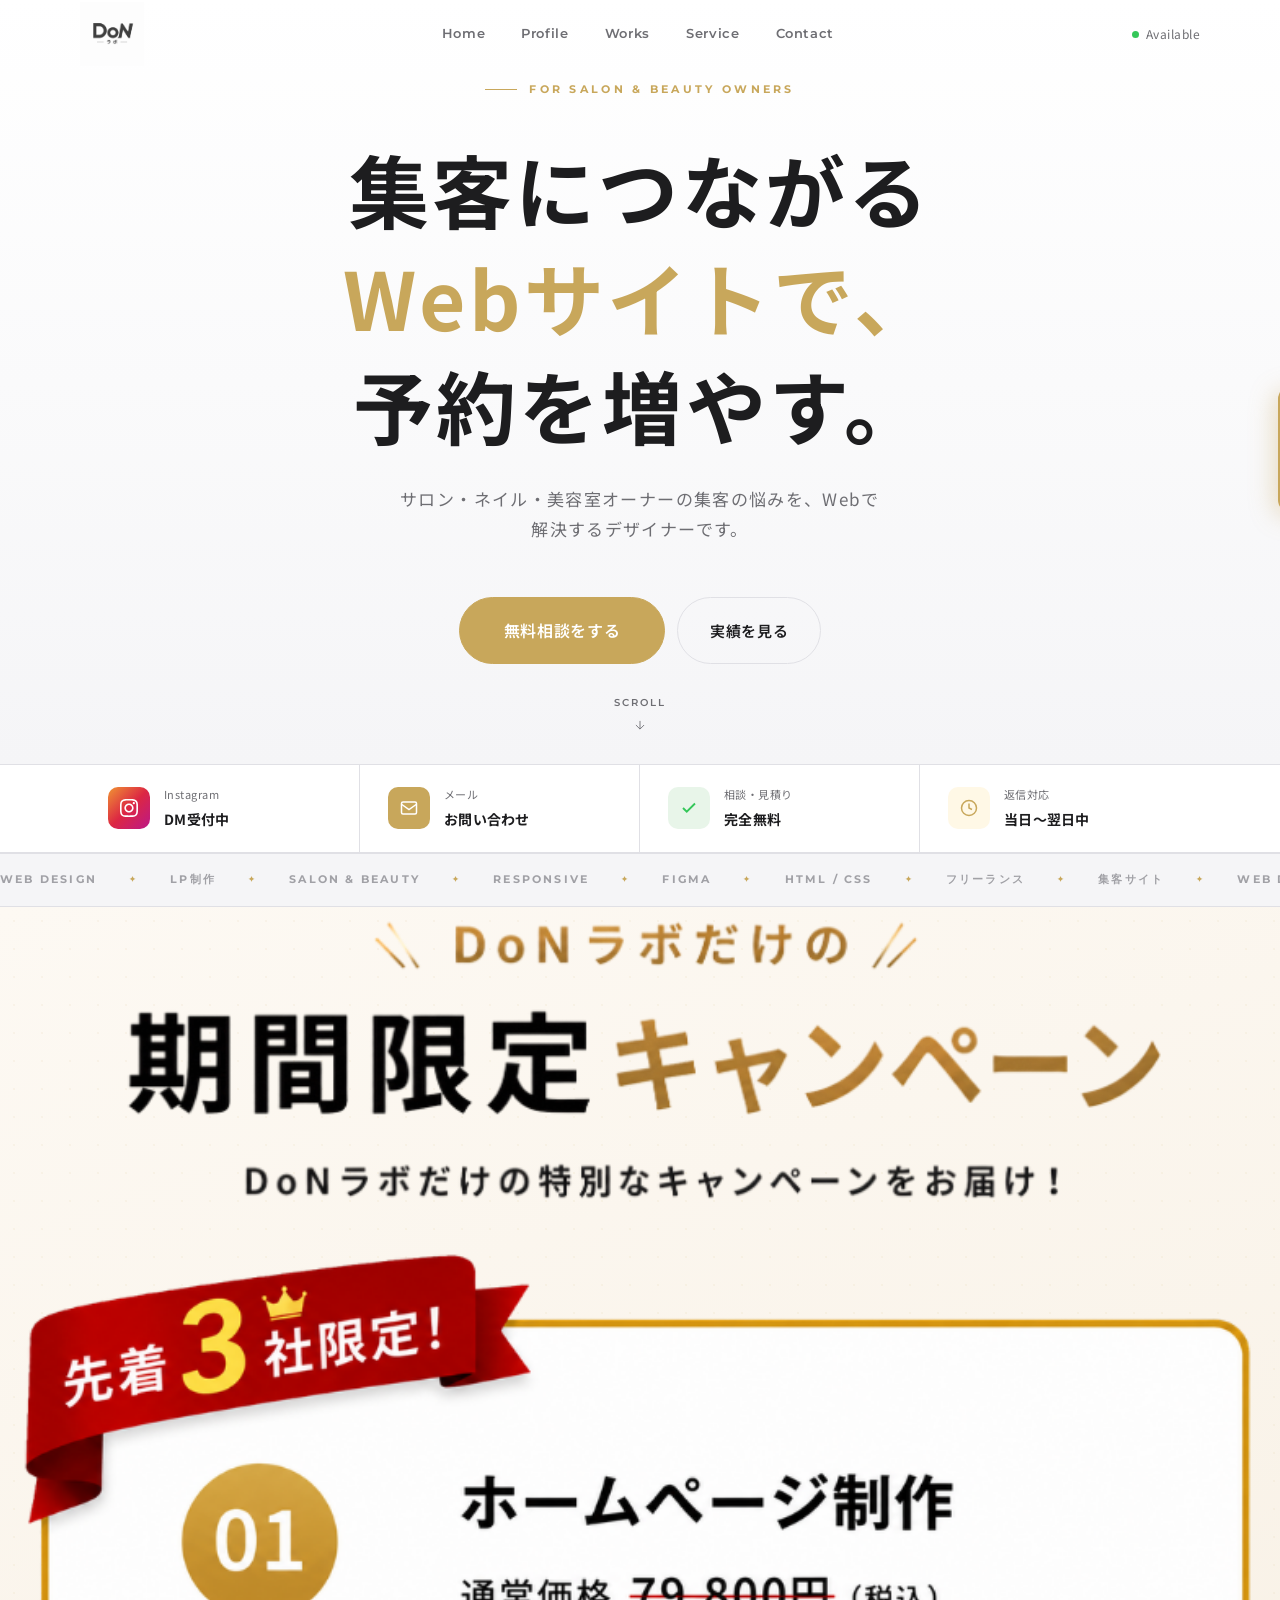
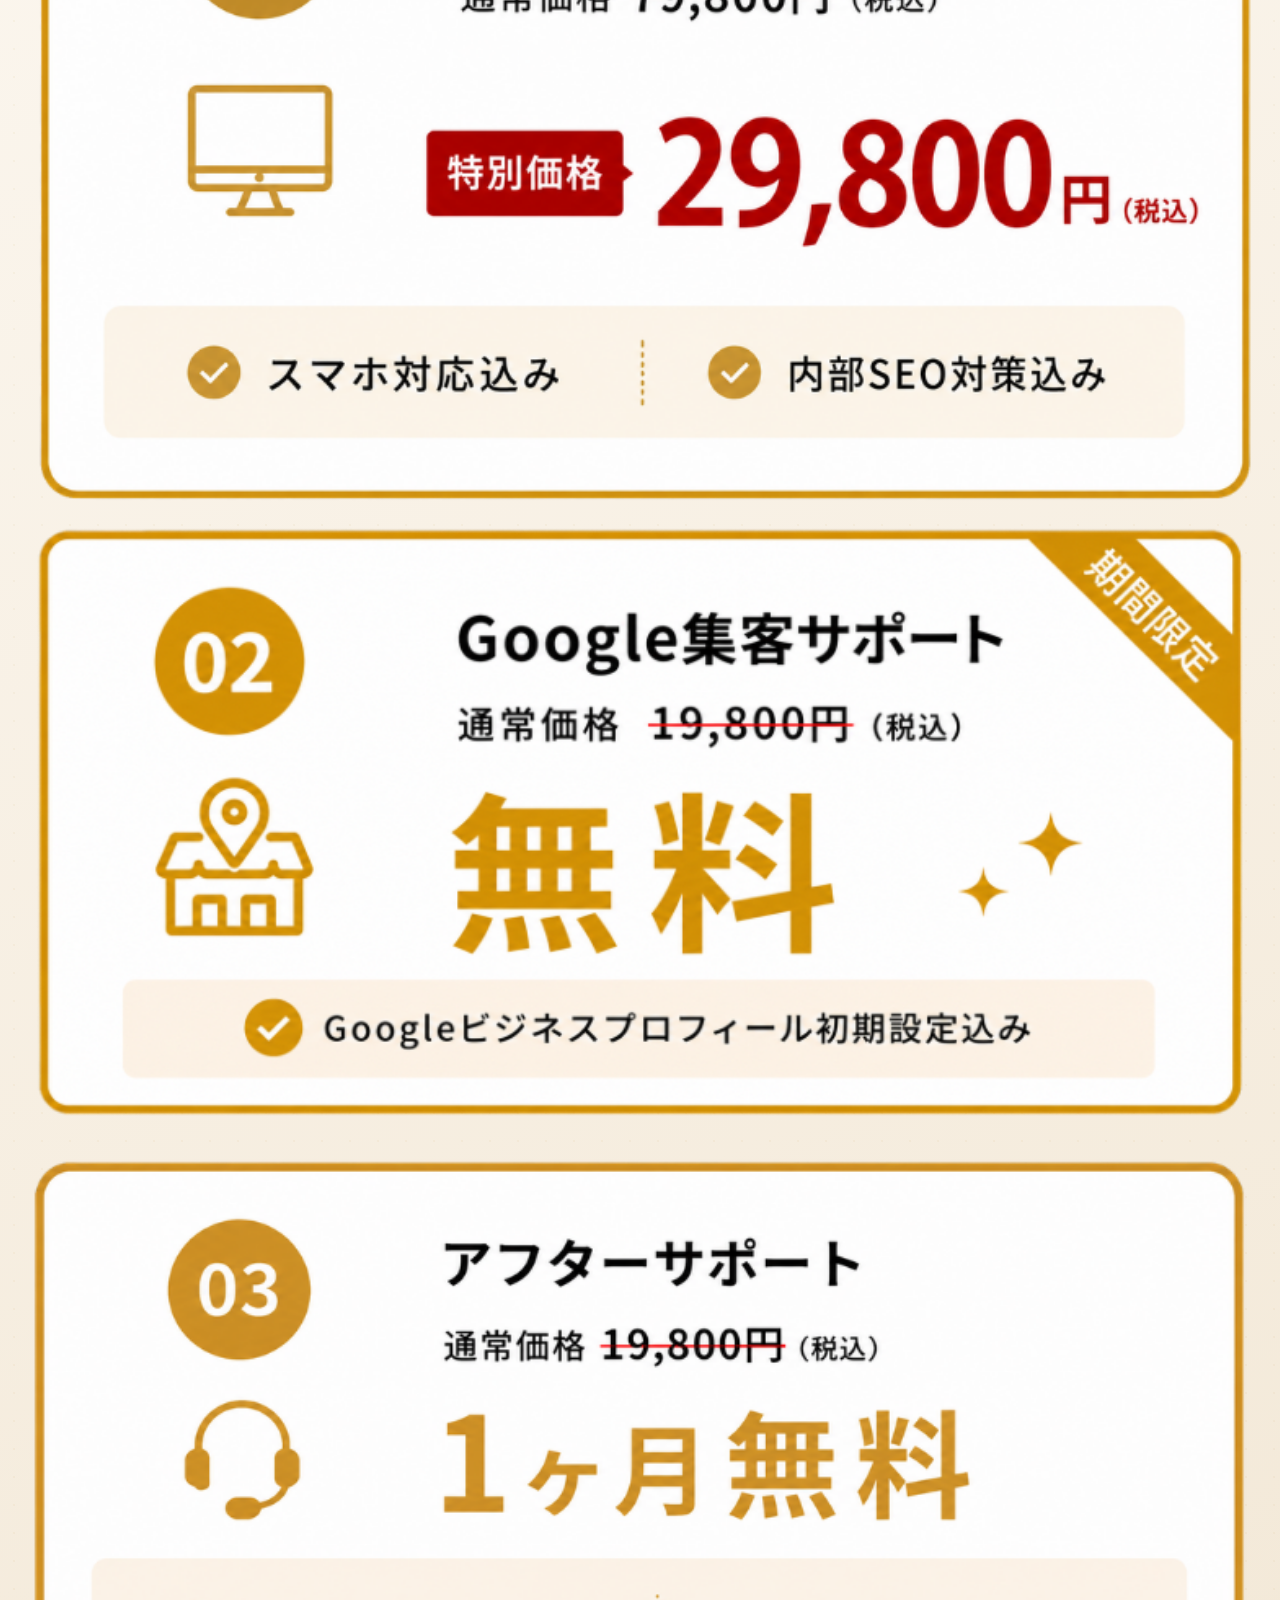
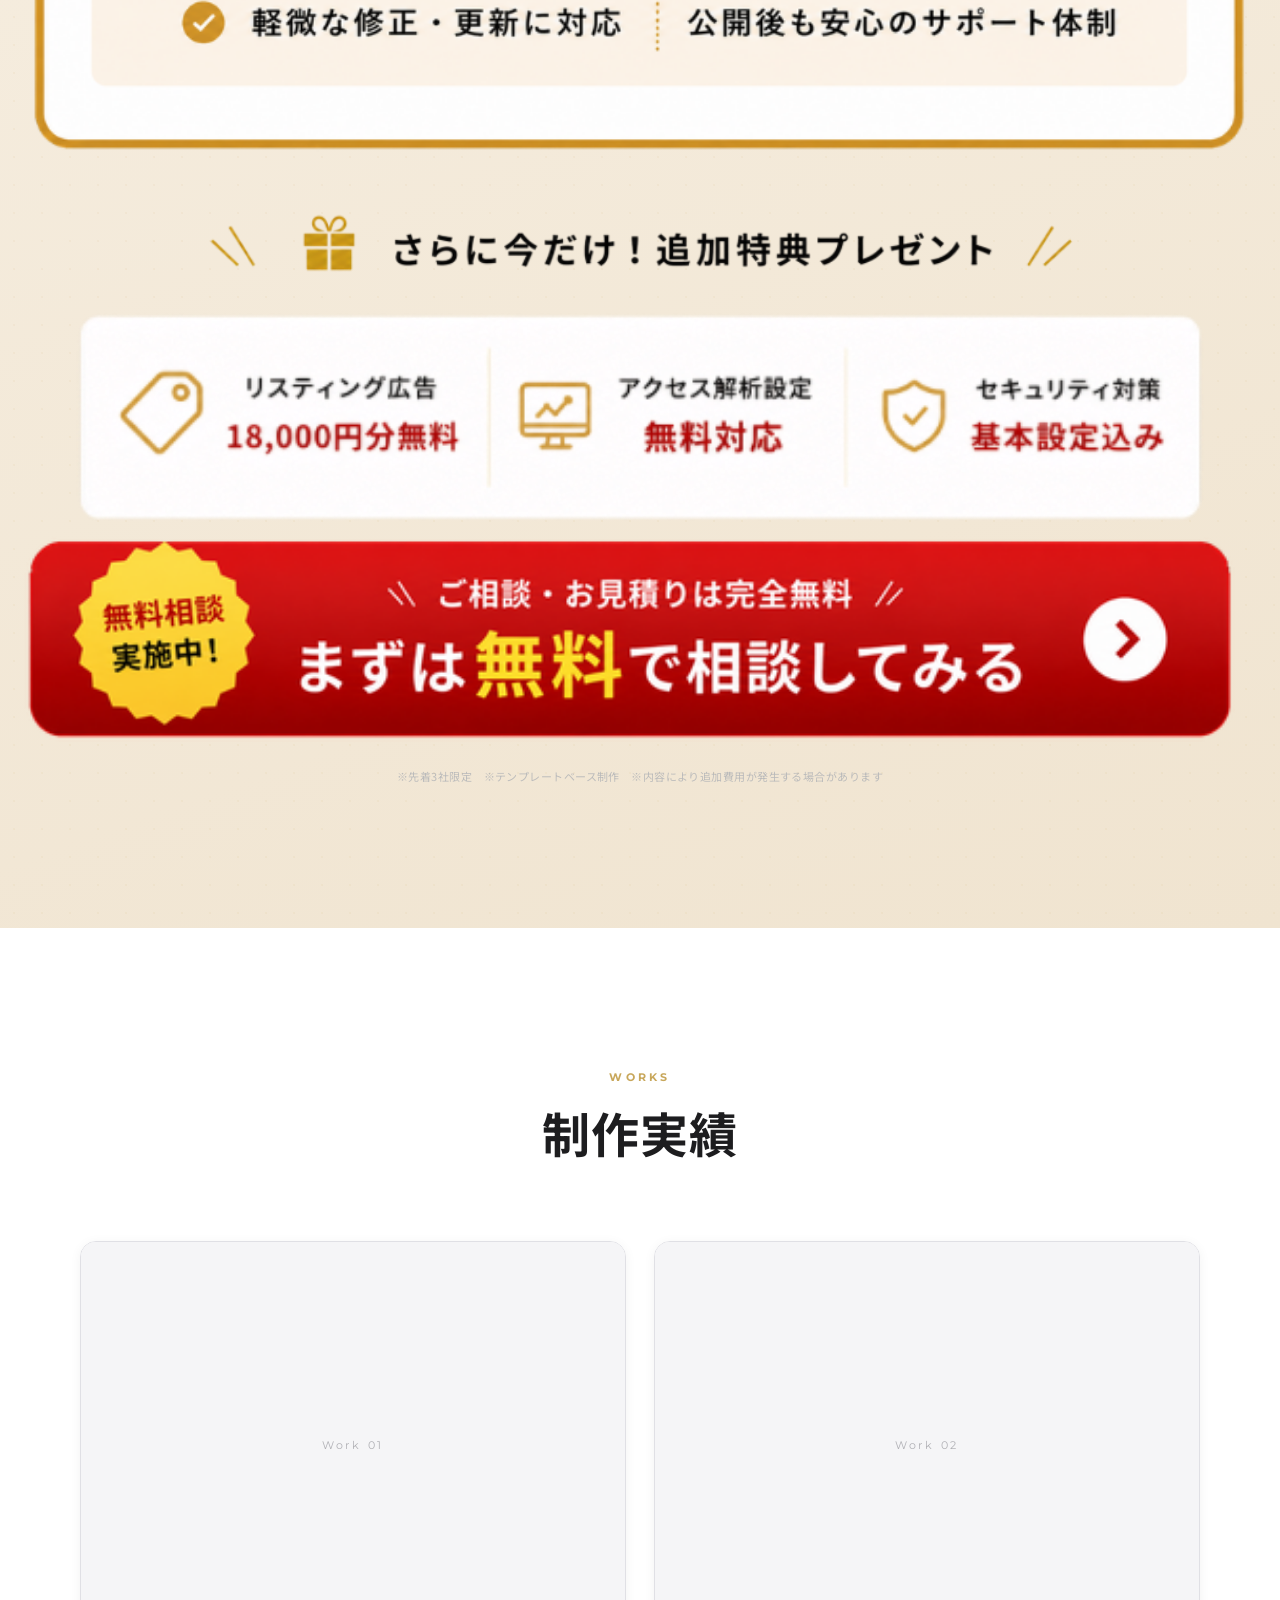
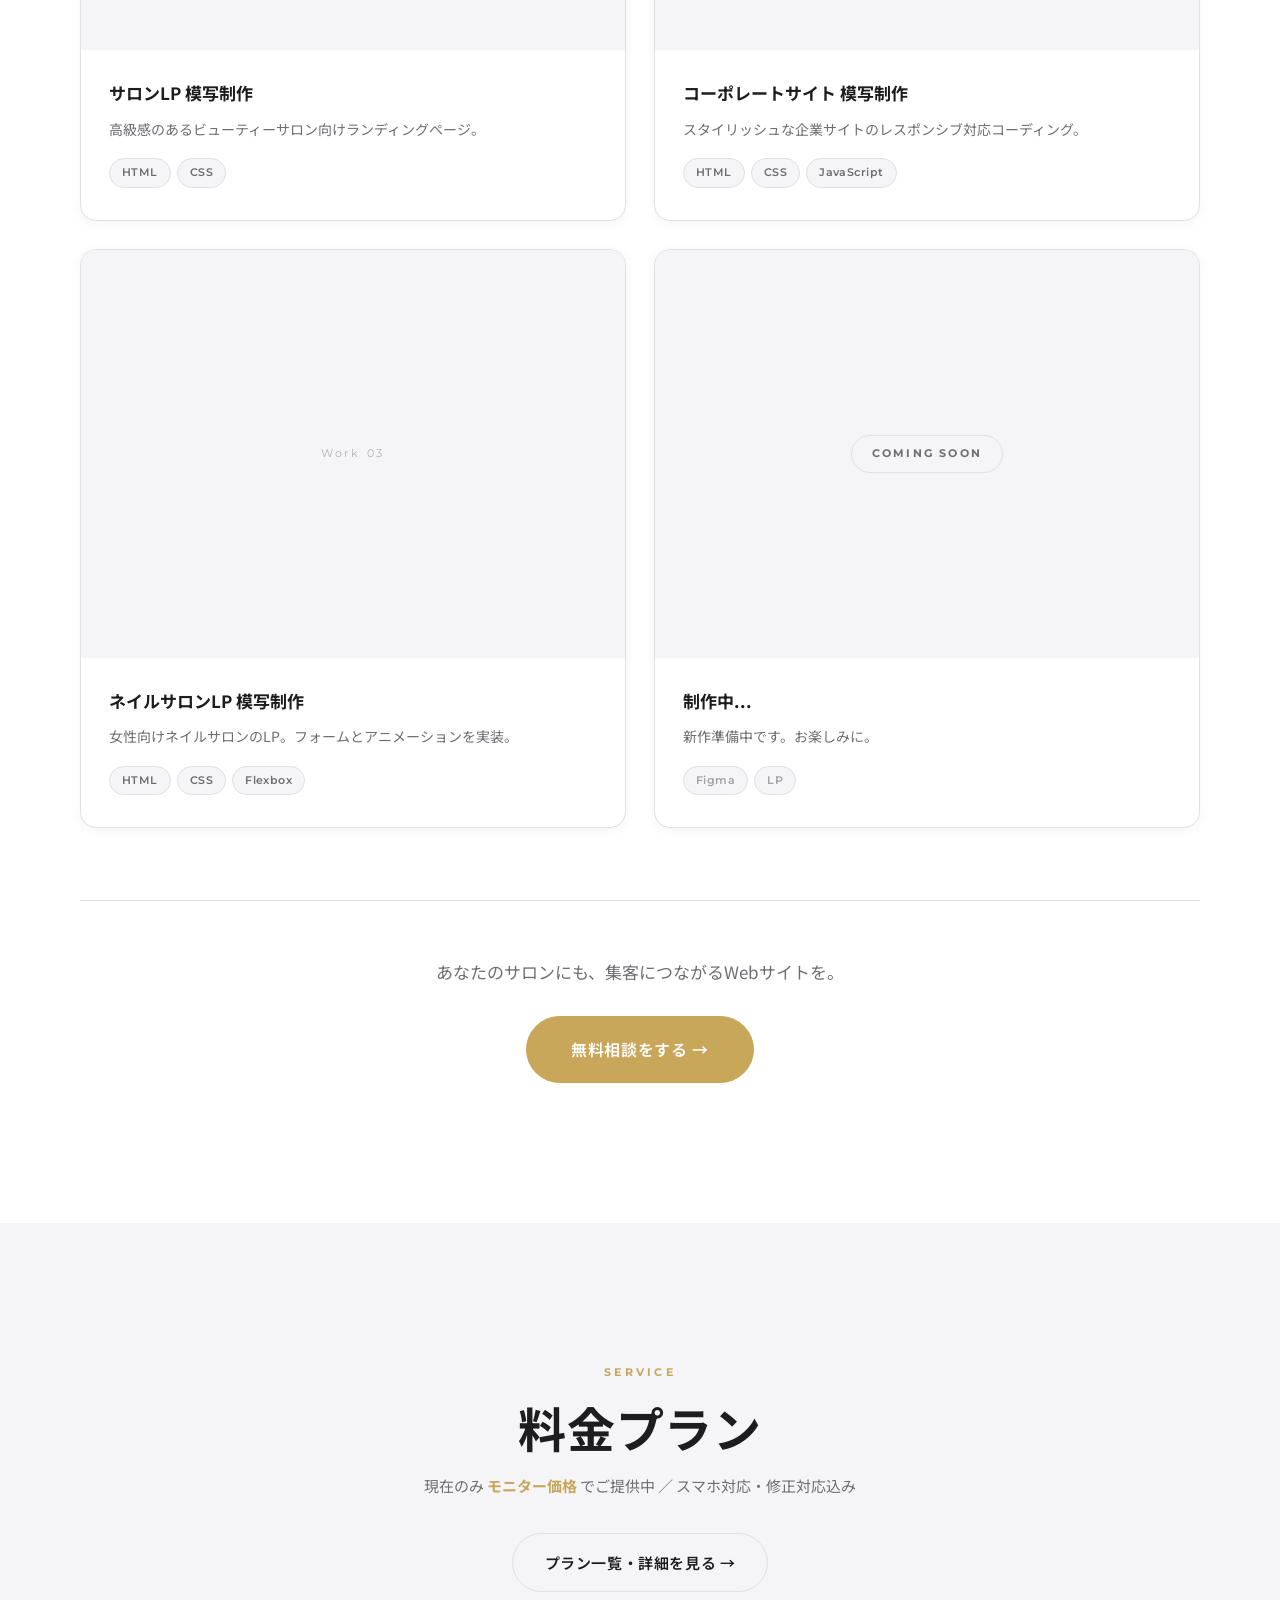
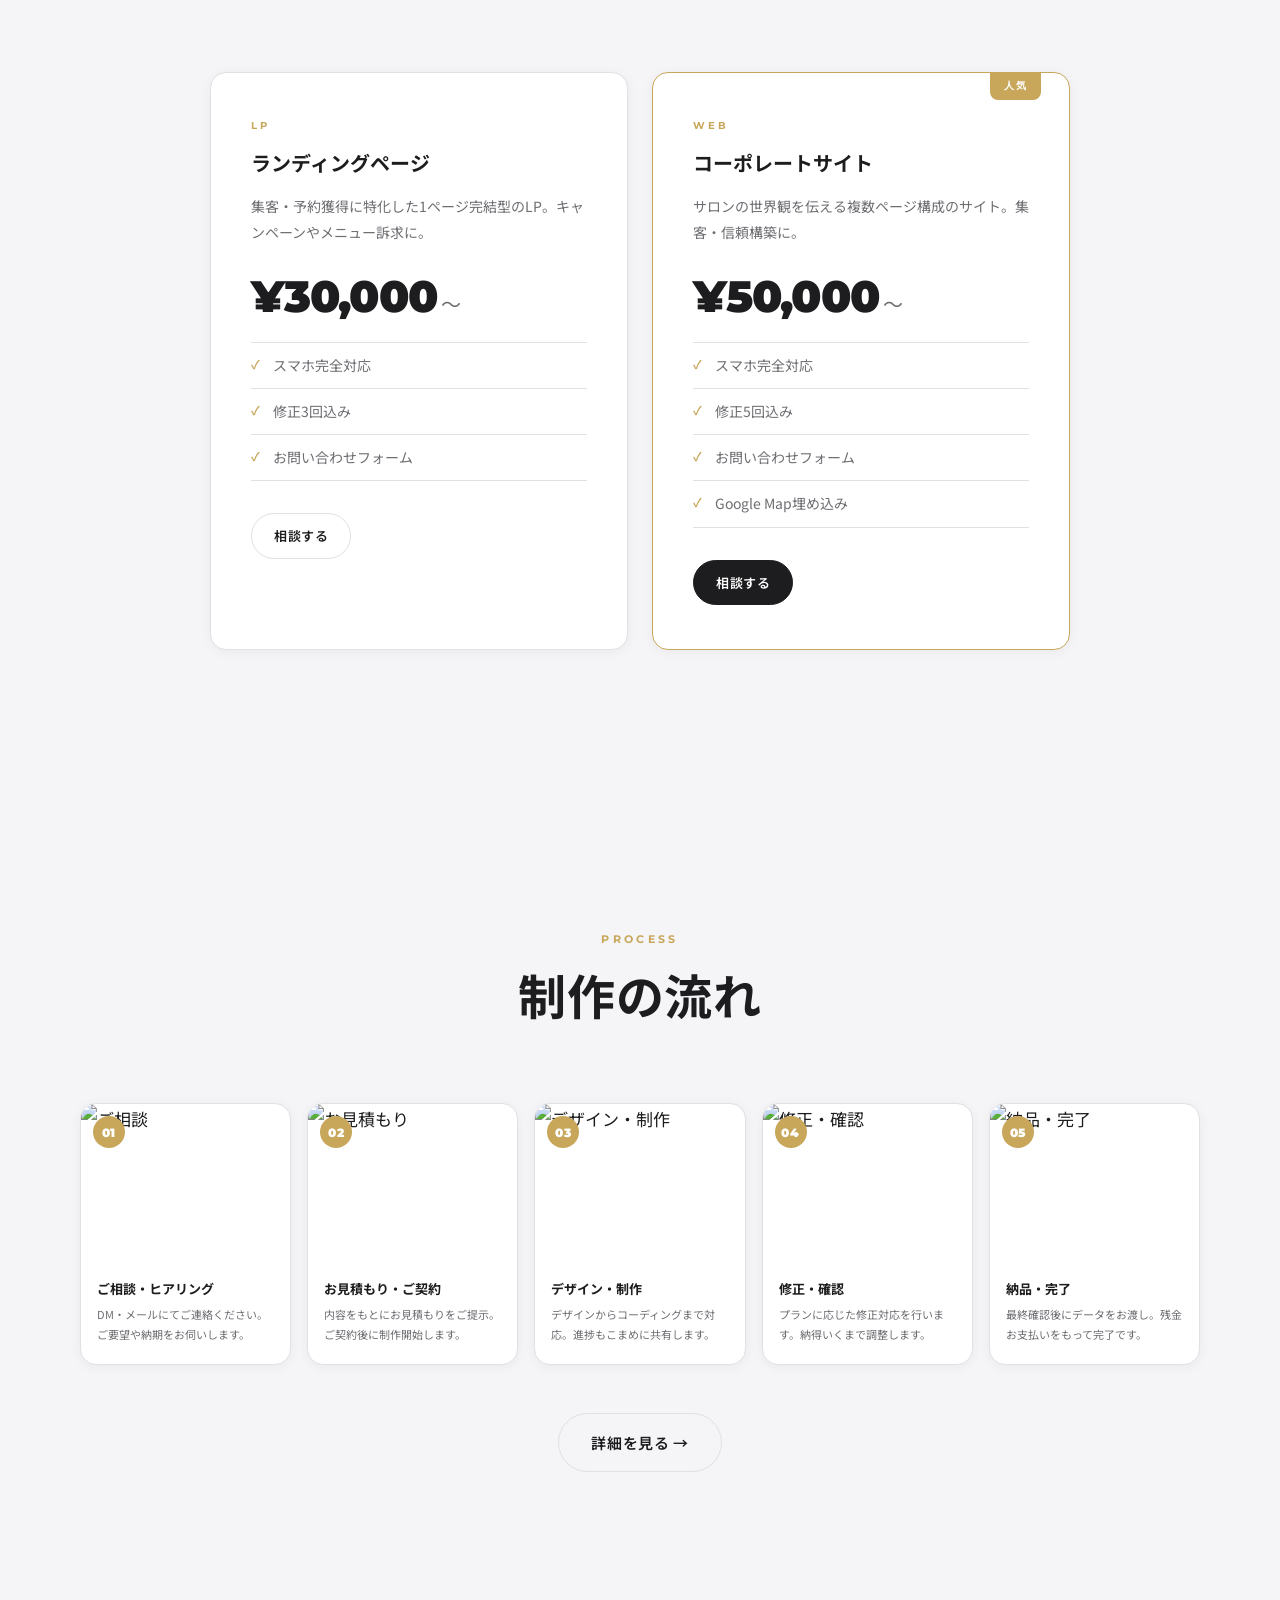
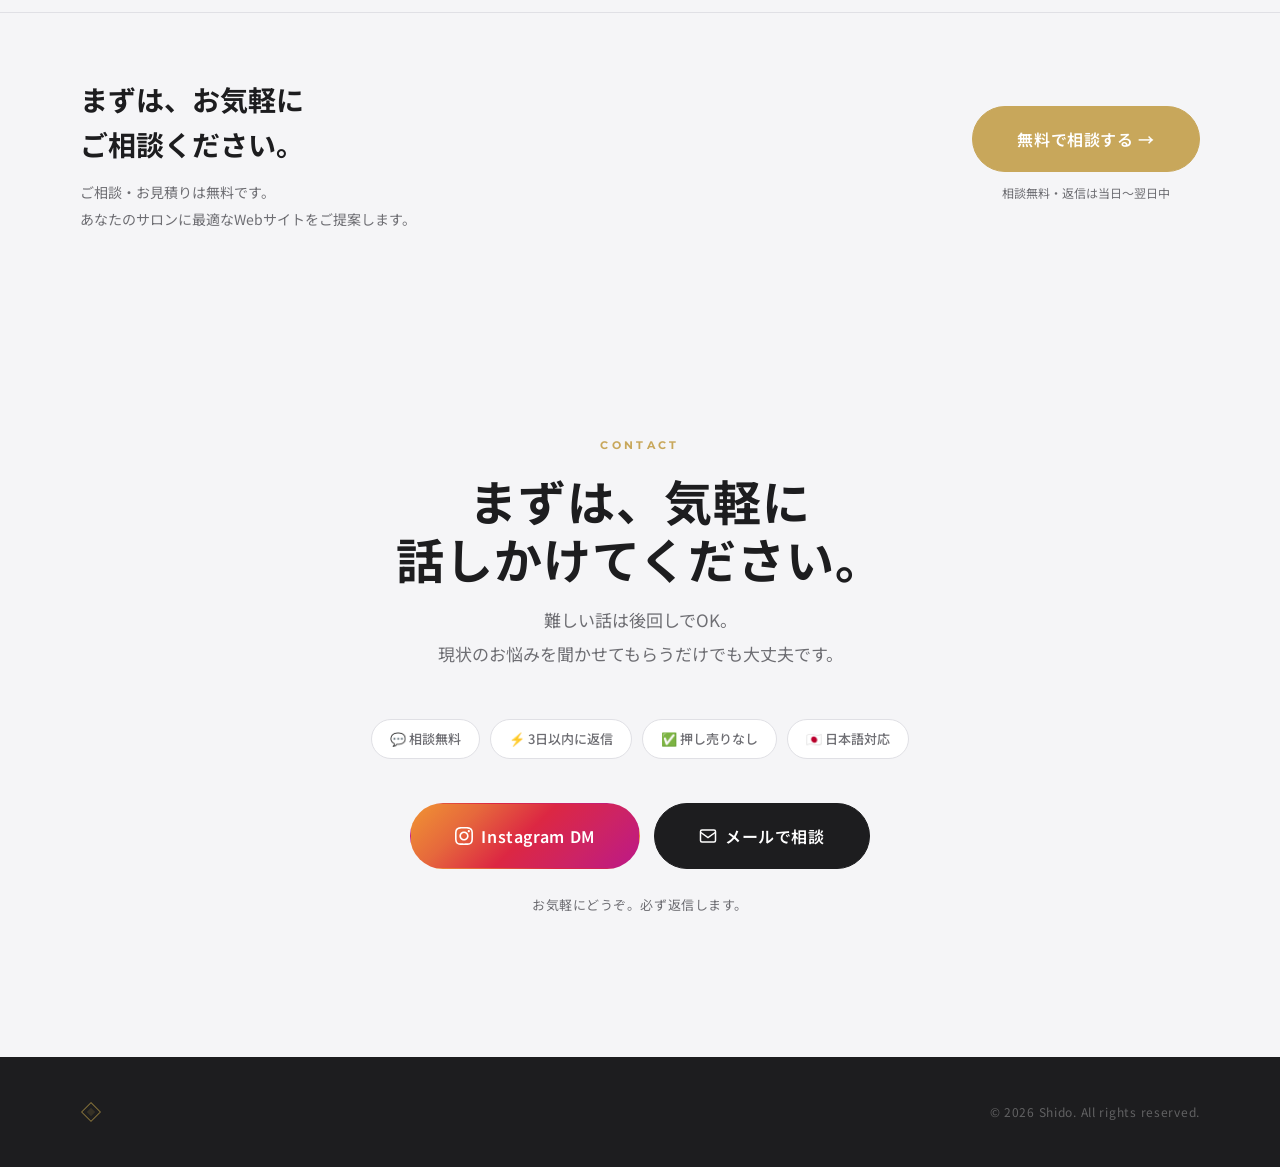
==== index.html @ aab62207 "Add scroll slide-in animation to campaign cards 01-04 Co-Authored-By: Claude Sonnet 4.6 <noreply@ant" ====
<!DOCTYPE html>
<html lang="ja">
<head>
  <meta charset="UTF-8">
  <meta name="viewport" content="width=device-width, initial-scale=1.0">
  <title>DoN Lab | Web Designer for Salon & Beauty</title>
  <link rel="preconnect" href="https://fonts.googleapis.com">
  <link rel="preconnect" href="https://fonts.gstatic.com" crossorigin>
  <link href="https://fonts.googleapis.com/css2?family=Inter:wght@300;400;600;700&family=Montserrat:wght@700;800;900&family=Noto+Sans+JP:wght@300;400;700&display=swap" rel="stylesheet">
  <link rel="stylesheet" href="css/style.css">
</head>
<body class="loading">

  <!-- LOADER -->
  <div class="loader" id="loader">
    <div class="loader-inner">
      <div class="loader-mark"><svg width="48" height="48" viewBox="0 0 26 26" fill="none" xmlns="http://www.w3.org/2000/svg"><path d="M13 2L24 13L13 24L2 13Z" stroke="#c9a84c" stroke-width="1.2"/><path d="M13 8L18 13L13 18L8 13Z" fill="rgba(201,168,76,0.25)"/></svg></div>
      <div class="loader-track"><div class="loader-fill" id="loader-fill"></div></div>
      <p class="loader-pct" id="loader-pct">0%</p>
    </div>
  </div>


  <!-- NOISE -->
  <svg class="noise-overlay" xmlns="http://www.w3.org/2000/svg">
    <filter id="noise-filter">
      <feTurbulence type="fractalNoise" baseFrequency="0.65" numOctaves="3" stitchTiles="stitch"/>
      <feColorMatrix type="saturate" values="0"/>
    </filter>
    <rect width="100%" height="100%" filter="url(#noise-filter)"/>
  </svg>

  <!-- HEADER -->
  <header class="header" id="header">
    <div class="header-inner">
      <a href="index.html" class="logo-mark"><img src="images/logo.png" alt="Shido Logo" class="logo-img"></a>
      <nav class="nav">
        <a href="index.html" class="nav-link">Home</a>
        <a href="profile.html" class="nav-link">Profile</a>
        <a href="#works" class="nav-link">Works</a>
        <a href="plan.html" class="nav-link">Service</a>
        <a href="contact.html" class="nav-link">Contact</a>
      </nav>
      <div class="header-right">
        <div class="availability">
          <span class="avail-dot"></span>
          <span class="avail-text">Available</span>
        </div>
        <button class="hamburger" id="hamburger" aria-label="メニュー">
          <span></span><span></span>
        </button>
      </div>
    </div>
  </header>

  <!-- MOBILE NAV -->
  <div class="mobile-nav" id="mobile-nav">
    <a href="index.html" class="mobile-link">Home</a>
    <a href="profile.html" class="mobile-link">Profile</a>
    <a href="#works" class="mobile-link">Works</a>
    <a href="plan.html" class="mobile-link">Service</a>
    <a href="contact.html" class="mobile-link">Contact</a>
  </div>

  <!-- HERO -->
  <section class="hero" id="home">
    <div class="hero-orb orb-1"></div>
    <div class="hero-orb orb-2"></div>
    <div class="hero-orb orb-3"></div>

    <div class="hero-content">
      <div class="hero-label-wrap">
        <span class="label-bar"></span>
        <p class="hero-label">For Salon &amp; Beauty Owners</p>
      </div>
      <h1 class="hero-title">
        <span class="hero-line-wrap"><span class="hero-line" style="--d:0.1s">集客につながる</span></span>
        <span class="hero-line-wrap"><span class="hero-line hero-line--gold" style="--d:0.3s">Webサイトで、</span></span>
        <span class="hero-line-wrap"><span class="hero-line" style="--d:0.5s">予約を増やす。</span></span>
      </h1>
      <div class="hero-sub-wrap">
        <p class="hero-sub">サロン・ネイル・美容室オーナーの集客の悩みを、Webで解決するデザイナーです。</p>
      </div>
      <div class="hero-btns">
        <a href="contact.html" class="btn btn-gold btn-lg">無料相談をする</a>
        <a href="#works" class="btn btn-ghost">実績を見る</a>
      </div>
    </div>
    <div class="scroll-hint">
      <span>Scroll</span>
      <svg width="14" height="14" viewBox="0 0 24 24" fill="none" stroke="currentColor" stroke-width="1.5"><path d="M12 5v14M5 12l7 7 7-7"/></svg>
    </div>

  </section>

  <!-- TRUST BAR -->
  <div class="trust-bar">
    <div class="container">
      <div class="trust-bar-grid">
        <a href="https://www.instagram.com/" class="trust-bar-item" target="_blank" rel="noopener">
          <div class="trust-bar-icon" style="background:linear-gradient(135deg,#f09433,#dc2743,#bc1888);color:#fff">
            <svg width="18" height="18" viewBox="0 0 24 24" fill="currentColor"><path d="M12 2.163c3.204 0 3.584.012 4.85.07 3.252.148 4.771 1.691 4.919 4.919.058 1.265.069 1.645.069 4.849 0 3.205-.012 3.584-.069 4.849-.149 3.225-1.664 4.771-4.919 4.919-1.266.058-1.644.07-4.85.07-3.204 0-3.584-.012-4.849-.07-3.26-.149-4.771-1.699-4.919-4.92-.058-1.265-.07-1.644-.07-4.849 0-3.204.013-3.583.07-4.849.149-3.227 1.664-4.771 4.919-4.919 1.266-.057 1.645-.069 4.849-.069zm0-2.163c-3.259 0-3.667.014-4.947.072-4.358.2-6.78 2.618-6.98 6.98-.059 1.281-.073 1.689-.073 4.948 0 3.259.014 3.668.072 4.948.2 4.358 2.618 6.78 6.98 6.98 1.281.058 1.689.072 4.948.072 3.259 0 3.668-.014 4.948-.072 4.354-.2 6.782-2.618 6.979-6.98.059-1.28.073-1.689.073-4.948 0-3.259-.014-3.667-.072-4.947-.196-4.354-2.617-6.78-6.979-6.98-1.281-.059-1.69-.073-4.949-.073zm0 5.838c-3.403 0-6.162 2.759-6.162 6.162s2.759 6.163 6.162 6.163 6.162-2.759 6.162-6.163c0-3.403-2.759-6.162-6.162-6.162zm0 10.162c-2.209 0-4-1.79-4-4 0-2.209 1.791-4 4-4s4 1.791 4 4c0 2.21-1.791 4-4 4zm6.406-11.845c-.796 0-1.441.645-1.441 1.44s.645 1.44 1.441 1.44c.795 0 1.439-.645 1.439-1.44s-.644-1.44-1.439-1.44z"/></svg>
          </div>
          <div>
            <span class="trust-bar-label">Instagram</span>
            <span class="trust-bar-value">DM受付中</span>
          </div>
        </a>
        <a href="mailto:your@email.com" class="trust-bar-item">
          <div class="trust-bar-icon" style="background:var(--gold);color:#fff">
            <svg width="18" height="18" viewBox="0 0 24 24" fill="none" stroke="currentColor" stroke-width="2"><rect x="2" y="4" width="20" height="16" rx="2"/><path d="m22 7-10 7L2 7"/></svg>
          </div>
          <div>
            <span class="trust-bar-label">メール</span>
            <span class="trust-bar-value">お問い合わせ</span>
          </div>
        </a>
        <div class="trust-bar-item">
          <div class="trust-bar-icon" style="background:#e8f5e9;color:#34c759">
            <svg width="18" height="18" viewBox="0 0 24 24" fill="none" stroke="currentColor" stroke-width="2.5"><path d="M20 6L9 17l-5-5"/></svg>
          </div>
          <div>
            <span class="trust-bar-label">相談・見積り</span>
            <span class="trust-bar-value">完全無料</span>
          </div>
        </div>
        <div class="trust-bar-item">
          <div class="trust-bar-icon" style="background:#fff8e6;color:var(--gold)">
            <svg width="18" height="18" viewBox="0 0 24 24" fill="none" stroke="currentColor" stroke-width="2"><circle cx="12" cy="12" r="10"/><path d="M12 6v6l4 2"/></svg>
          </div>
          <div>
            <span class="trust-bar-label">返信対応</span>
            <span class="trust-bar-value">当日〜翌日中</span>
          </div>
        </div>
      </div>
    </div>
  </div>

  <!-- MARQUEE -->
  <div class="marquee-section">
    <div class="marquee-track">
      <div class="marquee-group" aria-hidden="true">
        <span>Web Design</span><span class="sep">✦</span>
        <span>LP制作</span><span class="sep">✦</span>
        <span>Salon &amp; Beauty</span><span class="sep">✦</span>
        <span>Responsive</span><span class="sep">✦</span>
        <span>Figma</span><span class="sep">✦</span>
        <span>HTML / CSS</span><span class="sep">✦</span>
        <span>フリーランス</span><span class="sep">✦</span>
        <span>集客サイト</span><span class="sep">✦</span>
      </div>
      <div class="marquee-group" aria-hidden="true">
        <span>Web Design</span><span class="sep">✦</span>
        <span>LP制作</span><span class="sep">✦</span>
        <span>Salon &amp; Beauty</span><span class="sep">✦</span>
        <span>Responsive</span><span class="sep">✦</span>
        <span>Figma</span><span class="sep">✦</span>
        <span>HTML / CSS</span><span class="sep">✦</span>
        <span>フリーランス</span><span class="sep">✦</span>
        <span>集客サイト</span><span class="sep">✦</span>
      </div>
    </div>
  </div>

  <!-- CAMPAIGN -->
  <section class="campaign-v2 section" id="campaign">
    <div class="cv2-images reveal-up">
      <img src="images/campaign/campaign-title.png" alt="DoNラボだけの期間限定キャンペーン">
      <img src="images/campaign/campaign-01.png" alt="ホームページ制作キャンペーン" class="cv2-slide">
      <img src="images/campaign/campaign-02.png" alt="Google集客サポートキャンペーン" class="cv2-slide">
      <img src="images/campaign/campaign-03.png" alt="アフターサポートキャンペーン" class="cv2-slide">
      <img src="images/campaign/campaign-bonus.png" alt="さらに今だけ！追加特典プレゼント" class="cv2-bonus-label">
      <img src="images/campaign/campaign-05.png" alt="キャンペーン詳細" class="cv2-bonus-img">
      <a href="contact.html" class="cv2-cta-img cv2-slide">
        <img src="images/campaign/campaign-04.png" alt="無料相談CTA">
      </a>
    </div>
    <p class="cv2-notes">
      ※先着3社限定　※テンプレートベース制作　※内容により追加費用が発生する場合があります
    </p>
  </section>

  <!-- WORKS -->
  <section class="works section" id="works">
    <div class="container">
      <div class="section-header">
        <div class="section-eyebrow reveal-up">Works</div>
        <h2 class="section-heading split-title reveal-up">制作実績</h2>
      </div>
      <div class="works-grid">

        <article class="work-card tilt-card reveal-up" style="--di:0s">
          <div class="card-img">
            <img src="images/works/work1.jpg" alt="サロンLP" onerror="this.style.display='none'">
            <div class="card-placeholder">Work 01</div>
            <div class="card-shine"></div>
          </div>
          <div class="card-body">
            <h3 class="card-title">サロンLP 模写制作</h3>
            <p class="card-desc">高級感のあるビューティーサロン向けランディングページ。</p>
            <div class="card-tags">
              <span class="tag">HTML</span><span class="tag">CSS</span>
            </div>
          </div>
        </article>

        <article class="work-card tilt-card reveal-up" style="--di:0.1s">
          <div class="card-img">
            <img src="images/works/work2.jpg" alt="コーポレート" onerror="this.style.display='none'">
            <div class="card-placeholder">Work 02</div>
            <div class="card-shine"></div>
          </div>
          <div class="card-body">
            <h3 class="card-title">コーポレートサイト 模写制作</h3>
            <p class="card-desc">スタイリッシュな企業サイトのレスポンシブ対応コーディング。</p>
            <div class="card-tags">
              <span class="tag">HTML</span><span class="tag">CSS</span><span class="tag">JavaScript</span>
            </div>
          </div>
        </article>

        <article class="work-card tilt-card reveal-up" style="--di:0.2s">
          <div class="card-img">
            <img src="images/works/work3.jpg" alt="ネイルサロン" onerror="this.style.display='none'">
            <div class="card-placeholder">Work 03</div>
            <div class="card-shine"></div>
          </div>
          <div class="card-body">
            <h3 class="card-title">ネイルサロンLP 模写制作</h3>
            <p class="card-desc">女性向けネイルサロンのLP。フォームとアニメーションを実装。</p>
            <div class="card-tags">
              <span class="tag">HTML</span><span class="tag">CSS</span><span class="tag">Flexbox</span>
            </div>
          </div>
        </article>

        <article class="work-card work-card--soon tilt-card reveal-up" style="--di:0.3s">
          <div class="card-img card-img--soon">
            <div class="card-shine"></div>
            <span class="coming-badge">Coming Soon</span>
          </div>
          <div class="card-body">
            <h3 class="card-title">制作中...</h3>
            <p class="card-desc">新作準備中です。お楽しみに。</p>
            <div class="card-tags">
              <span class="tag tag--dim">Figma</span><span class="tag tag--dim">LP</span>
            </div>
          </div>
        </article>

      </div>
      <div class="section-cta reveal-up">
        <p class="section-cta-text">あなたのサロンにも、集客につながるWebサイトを。</p>
        <a href="contact.html" class="btn btn-gold btn-lg">無料相談をする →</a>
      </div>
    </div>
  </section>

  <!-- SERVICE -->
  <section class="service section" id="service">
    <div class="container">
      <div class="section-header">
        <div class="section-eyebrow reveal-up">Service</div>
        <h2 class="section-heading split-title reveal-up">料金プラン</h2>
        <p class="section-note reveal-up">現在のみ <span class="gold">モニター価格</span> でご提供中 ／ スマホ対応・修正対応込み</p>
        <div class="reveal-up" style="margin-top:32px">
          <a href="plan.html" class="btn btn-ghost magnetic">プラン一覧・詳細を見る →</a>
        </div>
      </div>
      <div class="service-grid">
        <div class="service-card reveal-up" style="--di:0s">
          <div class="service-top">
            <span class="service-type">LP</span>
            <h3 class="service-name">ランディングページ</h3>
            <p class="service-desc">集客・予約獲得に特化した1ページ完結型のLP。キャンペーンやメニュー訴求に。</p>
          </div>
          <div class="service-price-block">
            <span class="price">¥30,000</span><span class="price-suffix">〜</span>
          </div>
          <ul class="service-list">
            <li>スマホ完全対応</li>
            <li>修正3回込み</li>
            <li>お問い合わせフォーム</li>
          </ul>
          <a href="contact.html" class="btn btn-ghost btn-sm magnetic">相談する</a>
        </div>

        <div class="service-card service-card--featured reveal-up" style="--di:0.15s">
          <div class="featured-label">人気</div>
          <div class="service-top">
            <span class="service-type">Web</span>
            <h3 class="service-name">コーポレートサイト</h3>
            <p class="service-desc">サロンの世界観を伝える複数ページ構成のサイト。集客・信頼構築に。</p>
          </div>
          <div class="service-price-block">
            <span class="price">¥50,000</span><span class="price-suffix">〜</span>
          </div>
          <ul class="service-list">
            <li>スマホ完全対応</li>
            <li>修正5回込み</li>
            <li>お問い合わせフォーム</li>
            <li>Google Map埋め込み</li>
          </ul>
          <a href="contact.html" class="btn btn-primary btn-sm magnetic">相談する</a>
        </div>
      </div>
    </div>
  </section>

  <!-- PROCESS -->
  <section class="process section" id="process">
    <div class="container">
      <div class="section-header">
        <div class="section-eyebrow reveal-up">Process</div>
        <h2 class="section-heading split-title reveal-up">制作の流れ</h2>
      </div>
      <div class="process-cards">
        <div class="process-card reveal-up" style="--di:0s">
          <div class="process-card-img">
            <img src="https://images.unsplash.com/photo-1516321318423-f06f85e504b3?w=600&q=80" alt="ご相談">
            <span class="process-card-num">01</span>
          </div>
          <div class="process-card-body">
            <h3 class="process-card-title">ご相談・ヒアリング</h3>
            <p class="process-card-text">DM・メールにてご連絡ください。ご要望や納期をお伺いします。</p>
          </div>
        </div>
        <div class="process-arrow" aria-hidden="true">
          <svg width="22" height="22" viewBox="0 0 24 24" fill="none" stroke="currentColor" stroke-width="2.5"><path d="M12 5v14M5 12l7 7 7-7"/></svg>
        </div>
        <div class="process-card reveal-up" style="--di:0.08s">
          <div class="process-card-img">
            <img src="https://images.unsplash.com/photo-1450101499163-c8848c66ca85?w=600&q=80" alt="お見積もり">
            <span class="process-card-num">02</span>
          </div>
          <div class="process-card-body">
            <h3 class="process-card-title">お見積もり・ご契約</h3>
            <p class="process-card-text">内容をもとにお見積もりをご提示。ご契約後に制作開始します。</p>
          </div>
        </div>
        <div class="process-arrow" aria-hidden="true">
          <svg width="22" height="22" viewBox="0 0 24 24" fill="none" stroke="currentColor" stroke-width="2.5"><path d="M12 5v14M5 12l7 7 7-7"/></svg>
        </div>
        <div class="process-card reveal-up" style="--di:0.16s">
          <div class="process-card-img">
            <img src="https://images.unsplash.com/photo-1547658719-da2b51169166?w=600&q=80" alt="デザイン・制作">
            <span class="process-card-num">03</span>
          </div>
          <div class="process-card-body">
            <h3 class="process-card-title">デザイン・制作</h3>
            <p class="process-card-text">デザインからコーディングまで対応。進捗もこまめに共有します。</p>
          </div>
        </div>
        <div class="process-arrow" aria-hidden="true">
          <svg width="22" height="22" viewBox="0 0 24 24" fill="none" stroke="currentColor" stroke-width="2.5"><path d="M12 5v14M5 12l7 7 7-7"/></svg>
        </div>
        <div class="process-card reveal-up" style="--di:0.24s">
          <div class="process-card-img">
            <img src="https://images.unsplash.com/photo-1553877522-43269d4ea984?w=600&q=80" alt="修正・確認">
            <span class="process-card-num">04</span>
          </div>
          <div class="process-card-body">
            <h3 class="process-card-title">修正・確認</h3>
            <p class="process-card-text">プランに応じた修正対応を行います。納得いくまで調整します。</p>
          </div>
        </div>
        <div class="process-arrow" aria-hidden="true">
          <svg width="22" height="22" viewBox="0 0 24 24" fill="none" stroke="currentColor" stroke-width="2.5"><path d="M12 5v14M5 12l7 7 7-7"/></svg>
        </div>
        <div class="process-card reveal-up" style="--di:0.32s">
          <div class="process-card-img">
            <img src="https://images.unsplash.com/photo-1504384308090-c894fdcc538d?w=600&q=80" alt="納品・完了">
            <span class="process-card-num">05</span>
          </div>
          <div class="process-card-body">
            <h3 class="process-card-title">納品・完了</h3>
            <p class="process-card-text">最終確認後にデータをお渡し。残金お支払いをもって完了です。</p>
          </div>
        </div>
      </div>
      <div class="reveal-up" style="text-align:center;margin-top:48px;--di:0.5s">
        <a href="plan.html" class="btn btn-ghost magnetic">詳細を見る →</a>
      </div>
    </div>
  </section>

  <!-- BOTTOM CTA -->
  <section class="bottom-cta">
    <div class="container">
      <div class="bottom-cta-inner">
        <div class="bottom-cta-left">
          <h2 class="bottom-cta-title">まずは、お気軽に<br>ご相談ください。</h2>
          <p class="bottom-cta-desc">ご相談・お見積りは無料です。<br>あなたのサロンに最適なWebサイトをご提案します。</p>
        </div>
        <div class="bottom-cta-right">
          <a href="contact.html" class="btn btn-gold btn-lg">無料で相談する →</a>
          <p class="bottom-cta-sub">相談無料・返信は当日〜翌日中</p>
        </div>
      </div>
    </div>
  </section>

  <!-- CONTACT -->
  <section class="contact section" id="contact">
    <div class="container">
      <div class="section-eyebrow reveal-up" style="text-align:center">Contact</div>
      <h2 class="section-heading reveal-up" style="text-align:center">まずは、気軽に<br>話しかけてください。</h2>
      <p class="contact-lead reveal-up">難しい話は後回しでOK。<br>現状のお悩みを聞かせてもらうだけでも大丈夫です。</p>
      <div class="trust-badges reveal-up">
        <span class="trust-badge">💬 相談無料</span>
        <span class="trust-badge">⚡ 3日以内に返信</span>
        <span class="trust-badge">✅ 押し売りなし</span>
        <span class="trust-badge">🇯🇵 日本語対応</span>
      </div>
      <div class="contact-btns reveal-up">
        <a href="https://www.instagram.com/" target="_blank" rel="noopener" class="btn btn-instagram btn-lg">
          <svg width="18" height="18" viewBox="0 0 24 24" fill="currentColor"><path d="M12 2.163c3.204 0 3.584.012 4.85.07 3.252.148 4.771 1.691 4.919 4.919.058 1.265.069 1.645.069 4.849 0 3.205-.012 3.584-.069 4.849-.149 3.225-1.664 4.771-4.919 4.919-1.266.058-1.644.07-4.85.07-3.204 0-3.584-.012-4.849-.07-3.26-.149-4.771-1.699-4.919-4.92-.058-1.265-.07-1.644-.07-4.849 0-3.204.013-3.583.07-4.849.149-3.227 1.664-4.771 4.919-4.919 1.266-.057 1.645-.069 4.849-.069zm0-2.163c-3.259 0-3.667.014-4.947.072-4.358.2-6.78 2.618-6.98 6.98-.059 1.281-.073 1.689-.073 4.948 0 3.259.014 3.668.072 4.948.2 4.358 2.618 6.78 6.98 6.98 1.281.058 1.689.072 4.948.072 3.259 0 3.668-.014 4.948-.072 4.354-.2 6.782-2.618 6.979-6.98.059-1.28.073-1.689.073-4.948 0-3.259-.014-3.667-.072-4.947-.196-4.354-2.617-6.78-6.979-6.98-1.281-.059-1.69-.073-4.949-.073zm0 5.838c-3.403 0-6.162 2.759-6.162 6.162s2.759 6.163 6.162 6.163 6.162-2.759 6.162-6.163c0-3.403-2.759-6.162-6.162-6.162zm0 10.162c-2.209 0-4-1.79-4-4 0-2.209 1.791-4 4-4s4 1.791 4 4c0 2.21-1.791 4-4 4zm6.406-11.845c-.796 0-1.441.645-1.441 1.44s.645 1.44 1.441 1.44c.795 0 1.439-.645 1.439-1.44s-.644-1.44-1.439-1.44z"/></svg>
          Instagram DM
        </a>
        <a href="mailto:your@email.com" class="btn btn-primary btn-lg">
          <svg width="18" height="18" viewBox="0 0 24 24" fill="none" stroke="currentColor" stroke-width="2"><rect x="2" y="4" width="20" height="16" rx="2"/><path d="m22 7-10 7L2 7"/></svg>
          メールで相談
        </a>
      </div>
      <p class="contact-note reveal-up">お気軽にどうぞ。必ず返信します。</p>
    </div>
  </section>

  <!-- FLOATING CTA -->
  <a href="contact.html" class="float-cta" id="float-cta">
    <span class="float-cta-text">無料相談</span>
    <svg width="16" height="16" viewBox="0 0 24 24" fill="none" stroke="currentColor" stroke-width="2.5"><path d="M5 12h14M12 5l7 7-7 7"/></svg>
  </a>

  <!-- MOBILE STICKY CTA -->
  <div class="mobile-sticky-cta">
    <a href="contact.html" class="mobile-sticky-btn">
      <svg width="16" height="16" viewBox="0 0 24 24" fill="none" stroke="currentColor" stroke-width="2.5"><path d="M5 12h14M12 5l7 7-7 7"/></svg>
      無料で相談する
    </a>
  </div>

  <!-- FOOTER -->
  <footer class="footer">
    <div class="container footer-inner">
      <p class="footer-logo"><svg width="22" height="22" viewBox="0 0 26 26" fill="none" xmlns="http://www.w3.org/2000/svg"><path d="M13 2L24 13L13 24L2 13Z" stroke="#c9a84c" stroke-width="1.2"/><path d="M13 8L18 13L13 18L8 13Z" fill="rgba(201,168,76,0.25)"/></svg></p>
      <p class="footer-copy">&copy; 2026 Shido. All rights reserved.</p>
    </div>
  </footer>

  <script src="js/script.js"></script>
</body>
</html>
---- css/style.css ----
/* ===== RESET & BASE ===== */
*, *::before, *::after { box-sizing: border-box; margin: 0; padding: 0; }

:root {
  --bg:          #ffffff;
  --bg-2:        #f5f5f7;
  --bg-3:        #fafafa;
  --text:        #1d1d1f;
  --muted:       #6e6e73;
  --gold:        #C8A75B;
  --gold-l:      #e2c87a;
  --gold-d:      #9a7830;
  --border:      #e0e0e5;
  --shadow-sm:   0 2px 12px rgba(0,0,0,0.05);
  --shadow:      0 4px 28px rgba(0,0,0,0.08);
  --shadow-md:   0 12px 48px rgba(0,0,0,0.12);
  --radius:      16px;
  --ease-out:    cubic-bezier(0.16, 1, 0.3, 1);
  --ease-in-out: cubic-bezier(0.87, 0, 0.13, 1);
}

html { scroll-behavior: smooth; }

body {
  background: var(--bg);
  color: var(--text);
  font-family: 'Noto Sans JP', sans-serif;
  font-size: 17px;
  line-height: 1.8;
  -webkit-font-smoothing: antialiased;
  overflow-x: hidden;
}

body.loading { overflow: hidden; }
img { display: block; width: 100%; height: 100%; object-fit: cover; }
a { text-decoration: none; color: inherit; }

.container { width: 90%; max-width: 1120px; margin: 0 auto; }
.section { padding: 140px 0; }

.noise-overlay { display: none; }

/* ===== LOADER ===== */
.loader {
  position: fixed;
  inset: 0;
  background: var(--bg);
  z-index: 10000;
  display: flex;
  align-items: center;
  justify-content: center;
  transition: transform 0.9s var(--ease-in-out);
}
.loader.hide { transform: translateY(-100%); }
.loader-inner { text-align: center; }
.loader-mark { display: flex; justify-content: center; margin-bottom: 28px; }

.loader-track {
  width: 160px;
  height: 1px;
  background: var(--border);
  margin: 0 auto 12px;
  overflow: hidden;
}
.loader-fill {
  height: 100%;
  width: 0%;
  background: var(--text);
  transition: width 0.1s linear;
}
.loader-pct {
  font-family: 'Montserrat', sans-serif;
  font-size: 11px;
  letter-spacing: 0.25em;
  color: var(--muted);
}

/* ===== HEADER ===== */
.header {
  position: fixed;
  inset: 0 0 auto 0;
  z-index: 1000;
  transition: background 0.4s, border-color 0.4s, box-shadow 0.4s, transform 0.3s ease;
}
@media (max-width: 767px) {
  .header.header--hidden {
    transform: translateY(-100%);
  }
}
.header.scrolled {
  background: rgba(255,255,255,0.88);
  backdrop-filter: blur(20px);
  -webkit-backdrop-filter: blur(20px);
  border-bottom: 1px solid var(--border);
  box-shadow: 0 1px 24px rgba(0,0,0,0.06);
}
.header-inner {
  display: flex;
  align-items: center;
  justify-content: space-between;
  height: 68px;
  width: 90%;
  max-width: 1120px;
  margin: 0 auto;
}

.logo-mark { display: flex; align-items: center; opacity: 0.8; transition: opacity 0.3s; }
.logo-mark:hover { opacity: 0.4; }
.logo-img { height: 64px; width: auto; }

.nav { display: flex; gap: 36px; }
.nav-link {
  font-family: 'Montserrat', sans-serif;
  font-size: 13px;
  font-weight: 600;
  color: var(--muted);
  letter-spacing: 0.05em;
  position: relative;
  transition: color 0.25s;
}
.nav-link::after {
  content: '';
  position: absolute;
  bottom: -3px; left: 0;
  width: 0; height: 1.5px;
  background: var(--text);
  transition: width 0.3s var(--ease-out);
}
.nav-link:hover { color: var(--text); }
.nav-link:hover::after { width: 100%; }

.header-right { display: flex; align-items: center; gap: 20px; }

.availability {
  display: flex;
  align-items: center;
  gap: 7px;
  font-size: 12px;
  color: var(--muted);
  letter-spacing: 0.04em;
}
.avail-dot {
  width: 7px; height: 7px;
  border-radius: 50%;
  background: #34c759;
  box-shadow: 0 0 0 0 rgba(52,199,89,0.4);
  animation: pulse-dot 2.5s infinite;
}
@keyframes pulse-dot {
  0%   { box-shadow: 0 0 0 0 rgba(52,199,89,0.4); }
  70%  { box-shadow: 0 0 0 8px rgba(52,199,89,0); }
  100% { box-shadow: 0 0 0 0 rgba(52,199,89,0); }
}

.hamburger {
  display: none;
  flex-direction: column;
  gap: 5px;
  background: none;
  border: none;
  padding: 4px;
}
.hamburger span {
  display: block;
  width: 22px; height: 1.5px;
  background: var(--text);
  transition: all 0.3s;
  transform-origin: center;
}
.hamburger.open span:nth-child(1) { transform: rotate(45deg) translate(4.5px, 4.5px); }
.hamburger.open span:nth-child(2) { transform: rotate(-45deg) translate(4.5px, -4.5px); }

/* MOBILE NAV */
.mobile-nav {
  position: fixed;
  inset: 0;
  background: var(--bg);
  z-index: 999;
  display: flex;
  flex-direction: column;
  align-items: center;
  justify-content: center;
  gap: 36px;
  opacity: 0;
  pointer-events: none;
  transition: opacity 0.35s;
}
.mobile-nav.open { opacity: 1; pointer-events: all; }
.mobile-link {
  font-family: 'Montserrat', sans-serif;
  font-size: clamp(28px, 7vw, 48px);
  font-weight: 700;
  color: var(--muted);
  letter-spacing: 0.04em;
  transition: color 0.2s;
}
.mobile-link:hover { color: var(--text); }

/* ===== HERO ===== */
.hero {
  position: relative;
  min-height: 68vh;
  display: flex;
  align-items: center;
  justify-content: center;
  overflow: hidden;
  background: linear-gradient(180deg, #ffffff 0%, #f5f5f7 100%);
}
.hero::before {
  content: '';
  position: absolute;
  inset: 0;
  background: url('images/fuji-bg.jpg') center 60%/cover no-repeat;
  opacity: 0.06;
  filter: grayscale(100%);
  z-index: 0;
}
.hero::after { display: none; }
.hero-orb { display: none; }

.hero-content {
  position: relative;
  z-index: 1;
  text-align: center;
  padding: 80px 20px 100px;
}

.hero-label-wrap {
  display: flex;
  align-items: center;
  justify-content: center;
  gap: 12px;
  margin-bottom: 36px;
}
.label-bar {
  display: block;
  width: 32px; height: 1px;
  background: var(--gold);
}
.hero-label {
  font-family: 'Montserrat', sans-serif;
  font-size: 11px;
  font-weight: 700;
  letter-spacing: 0.3em;
  color: var(--gold);
  text-transform: uppercase;
}

.hero-title {
  font-family: 'Noto Sans JP', sans-serif;
  font-size: clamp(42px, 6.5vw, 80px);
  font-weight: 700;
  line-height: 1.2;
  letter-spacing: 0.04em;
  margin-bottom: 28px;
  color: var(--text);
}
.hero-line-wrap {
  display: block;
  overflow: hidden;
  line-height: 1.3;
  margin-bottom: 4px;
}
.hero-line {
  display: inline-block;
  transform: translateY(105%);
  transition: transform 1s var(--ease-out);
  transition-delay: var(--d, 0s);
}
.hero-line.visible { transform: translateY(0); }
.hero-line--gold { color: var(--gold); }

.hero-sub-wrap { overflow: hidden; margin-bottom: 52px; }
.hero-sub {
  font-size: clamp(14px, 1.8vw, 17px);
  color: var(--muted);
  letter-spacing: 0.08em;
  transform: translateY(100%);
  transition: transform 0.9s var(--ease-out) 0.7s;
  max-width: 480px;
  margin-left: auto;
  margin-right: auto;
}
.hero-sub.visible { transform: translateY(0); }

.hero-btns {
  display: flex;
  gap: 12px;
  justify-content: center;
  flex-wrap: wrap;
  opacity: 0;
  transform: translateY(16px);
  transition: opacity 0.8s, transform 0.8s var(--ease-out);
  transition-delay: 0.9s;
}
.hero-btns.visible { opacity: 1; transform: translateY(0); }

.scroll-hint {
  position: absolute;
  bottom: 32px;
  left: 50%;
  transform: translateX(-50%);
  display: flex;
  flex-direction: column;
  align-items: center;
  gap: 6px;
  font-family: 'Montserrat', sans-serif;
  font-size: 10px;
  font-weight: 600;
  letter-spacing: 0.2em;
  color: var(--muted);
  text-transform: uppercase;
  opacity: 0;
  animation: fadeInHint 0.8s var(--ease-out) 1.6s forwards;
}
@keyframes fadeInHint { to { opacity: 1; } }

/* ===== TRUST BAR ===== */
.trust-bar {
  background: #fff;
  border-top: 1px solid var(--border);
  border-bottom: 1px solid var(--border);
}
.trust-bar-grid {
  display: grid;
  grid-template-columns: repeat(4, 1fr);
}
.trust-bar-item {
  display: flex;
  align-items: center;
  gap: 14px;
  padding: 20px 28px;
  border-right: 1px solid var(--border);
  transition: background 0.2s;
  text-decoration: none;
  color: inherit;
}
.trust-bar-item:last-child { border-right: none; }
.trust-bar-item:hover { background: var(--bg-2); }
.trust-bar-icon {
  width: 42px; height: 42px;
  border-radius: 10px;
  display: flex;
  align-items: center;
  justify-content: center;
  flex-shrink: 0;
}
.trust-bar-label {
  display: block;
  font-size: 11px;
  color: var(--muted);
  letter-spacing: 0.04em;
  margin-bottom: 2px;
}
.trust-bar-value {
  display: block;
  font-size: 14px;
  font-weight: 700;
  color: var(--text);
  letter-spacing: 0.02em;
}

@media (max-width: 768px) {
  .trust-bar-grid {
    grid-template-columns: repeat(2, 1fr);
  }
  .trust-bar-item {
    padding: 14px 16px;
    border-right: 1px solid var(--border);
    border-bottom: 1px solid var(--border);
  }
  .trust-bar-item:nth-child(2n) { border-right: none; }
  .trust-bar-item:nth-child(n+3) { border-bottom: none; }
}

/* ===== MARQUEE ===== */
.marquee-section {
  overflow: hidden;
  border-top: 1px solid var(--border);
  border-bottom: 1px solid var(--border);
  background: var(--bg-2);
  padding: 16px 0;
}
.marquee-track { display: flex; width: max-content; }
.marquee-group {
  display: flex;
  align-items: center;
  gap: 32px;
  padding-right: 32px;
  white-space: nowrap;
  font-family: 'Montserrat', sans-serif;
  font-size: 11px;
  font-weight: 700;
  letter-spacing: 0.2em;
  text-transform: uppercase;
  color: #a1a1a6;
  animation: marqueeScroll 24s linear infinite;
}
.marquee-group .sep { color: var(--gold); font-size: 8px; }
@keyframes marqueeScroll {
  from { transform: translateX(0); }
  to   { transform: translateX(-100%); }
}

/* ===== SECTION COMMON ===== */
.section-eyebrow {
  font-family: 'Montserrat', sans-serif;
  font-size: 11px;
  font-weight: 700;
  letter-spacing: 0.3em;
  color: var(--gold);
  text-transform: uppercase;
  margin-bottom: 16px;
  display: block;
}
.section-heading {
  font-size: clamp(30px, 4vw, 48px);
  font-weight: 700;
  line-height: 1.2;
  letter-spacing: 0.02em;
  color: var(--text);
  margin-bottom: 16px;
}
.section-header {
  text-align: center;
  margin-bottom: 80px;
}
.section-note {
  font-size: 15px;
  color: var(--muted);
  margin-top: 10px;
  line-height: 1.9;
}
.gold { color: var(--gold); font-weight: 700; }

/* ===== REVEAL ANIMATIONS ===== */
.reveal-up {
  opacity: 0;
  transform: translateY(32px);
  transition: opacity 0.8s var(--ease-out), transform 0.8s var(--ease-out);
  transition-delay: var(--di, 0s);
}
.reveal-up.visible { opacity: 1; transform: translateY(0); }

/* ===== BUTTONS ===== */
.btn {
  display: inline-flex;
  align-items: center;
  gap: 8px;
  padding: 15px 32px;
  border-radius: 980px;
  font-family: 'Noto Sans JP', sans-serif;
  font-size: 15px;
  font-weight: 600;
  letter-spacing: 0.04em;
  border: 1.5px solid transparent;
  transition: background 0.25s, color 0.25s, border-color 0.25s, transform 0.2s, box-shadow 0.25s;
}
.btn:hover { transform: translateY(-2px); }
.btn:active { transform: translateY(0); }

.btn-primary {
  background: var(--text);
  color: #ffffff;
  border-color: var(--text);
}
.btn-primary:hover {
  background: #3a3a3c;
  border-color: #3a3a3c;
  box-shadow: 0 6px 24px rgba(29,29,31,0.22);
}

.btn-ghost {
  background: transparent;
  color: var(--text);
  border-color: var(--border);
}
.btn-ghost:hover {
  border-color: var(--text);
  background: var(--text);
  color: #ffffff;
}

.btn-instagram {
  background: linear-gradient(135deg,#f09433,#e6683c,#dc2743,#cc2366,#bc1888);
  color: #fff;
  border-color: transparent;
}
.btn-instagram:hover { box-shadow: 0 6px 24px rgba(220,39,67,0.3); }

.btn-lg { padding: 18px 44px; font-size: 16px; }
.btn-sm { padding: 10px 22px; font-size: 13px; }

.btn-gold {
  background: var(--gold);
  color: #ffffff;
  border-color: var(--gold);
}
.btn-gold:hover {
  background: var(--gold-d);
  border-color: var(--gold-d);
  box-shadow: 0 6px 28px rgba(200,167,91,0.38);
}

/* ===== SECTION CTA ===== */
.section-cta {
  margin-top: 72px;
  padding-top: 56px;
  border-top: 1px solid var(--border);
  text-align: center;
}
.section-cta-text {
  font-size: 17px;
  color: var(--muted);
  margin-bottom: 28px;
  line-height: 1.8;
}

/* ===== CAMPAIGN V2 ===== */
.campaign-v2 {
  background: linear-gradient(160deg, #fdf9f3 0%, #f0e4d0 100%);
  position: relative;
  overflow: hidden;
  padding-top: 0;
}
.cv2-images img:nth-child(1) {
  margin-bottom: 20px;
}
.campaign-v2::before {
  content: '';
  position: absolute;
  inset: 0;
  background-image: radial-gradient(circle, rgba(200,167,91,0.07) 1px, transparent 1px);
  background-size: 28px 28px;
  z-index: 0;
}
.campaign-v2 .container { position: relative; z-index: 1; }

/* PC: 3 columns */
.cv2-grid {
  display: grid;
  grid-template-columns: repeat(3, 1fr);
  gap: 24px;
  margin-bottom: 56px;
}

.cv2-card {
  background: #fff;
  border-radius: 20px;
  padding: 52px 28px 36px;
  text-align: center;
  box-shadow: 0 4px 24px rgba(0,0,0,0.07);
  border: 1.5px solid rgba(237,227,212,0.8);
  position: relative;
  overflow: hidden;
  transition: transform 0.35s var(--ease-out), box-shadow 0.35s;
}
.cv2-card::before {
  content: '';
  position: absolute;
  top: 0; left: 0; right: 0;
  height: 4px;
  background: linear-gradient(90deg, #d4b86a, #C8A75B, #d4b86a);
  opacity: 0.45;
}
.cv2-card--highlight::before { opacity: 1; }
.cv2-card--highlight {
  background: linear-gradient(160deg, #fff 50%, #fdf6ea 100%);
  border-color: #d4b86a;
  border-width: 2px;
  box-shadow: 0 6px 36px rgba(200,167,91,0.14);
}
.cv2-card:hover {
  transform: translateY(-6px);
  box-shadow: 0 20px 60px rgba(0,0,0,0.13);
}
.cv2-card--highlight:hover {
  box-shadow: 0 20px 60px rgba(200,167,91,0.22);
}

/* ribbon */
.cv2-ribbon {
  position: absolute;
  top: 20px;
  right: -34px;
  width: 152px;
  background: #C8A75B;
  color: #fff;
  font-family: 'Montserrat', sans-serif;
  font-size: 9px;
  font-weight: 900;
  letter-spacing: 0.14em;
  text-align: center;
  padding: 7px 0;
  transform: rotate(35deg);
  white-space: nowrap;
  text-transform: uppercase;
  box-shadow: 0 3px 14px rgba(200,167,91,0.55);
  animation: ribbonGlow 3s ease-in-out infinite;
}
@keyframes ribbonGlow {
  0%, 100% { box-shadow: 0 3px 14px rgba(200,167,91,0.55); }
  50%       { box-shadow: 0 3px 22px rgba(200,167,91,0.85); }
}

.cv2-num {
  width: 48px;
  height: 48px;
  background: #C8A75B;
  color: #fff;
  border-radius: 50%;
  display: flex;
  align-items: center;
  justify-content: center;
  font-family: 'Montserrat', sans-serif;
  font-size: 14px;
  font-weight: 900;
  letter-spacing: 0.05em;
  margin: 0 auto 18px;
  box-shadow: 0 0 0 4px #fff, 0 0 0 6px rgba(200,167,91,0.25);
}

.cv2-icon {
  width: 40px;
  height: 40px;
  background: linear-gradient(135deg, #fff8ec, #fdf0d8);
  border: 1.5px solid rgba(200,167,91,0.2);
  border-radius: 12px;
  display: flex;
  align-items: center;
  justify-content: center;
  margin: 0 auto 16px;
  color: #C8A75B;
}

.cv2-label {
  font-family: 'Montserrat', sans-serif;
  font-size: 10px;
  font-weight: 700;
  color: var(--muted);
  margin-bottom: 14px;
  letter-spacing: 0.12em;
  text-transform: uppercase;
}

.cv2-price-block { margin-bottom: 14px; }

.cv2-original {
  font-size: 13px;
  color: #bbb;
  text-decoration: line-through;
  display: block;
  margin-bottom: 4px;
}

.cv2-arrow-dn {
  display: block;
  font-size: 18px;
  color: #C8A75B;
  margin-bottom: 4px;
  line-height: 1;
}

.cv2-price {
  font-family: 'Montserrat', sans-serif;
  font-size: 44px;
  font-weight: 900;
  color: #C8A75B;
  letter-spacing: -0.02em;
  line-height: 1.1;
  white-space: nowrap;
}
.cv2-price small {
  font-family: 'Noto Sans JP', sans-serif;
  font-size: 0.33em;
  font-weight: 700;
  letter-spacing: 0.02em;
  white-space: nowrap;
}
.cv2-price--free { font-size: 52px; }

.cv2-sub {
  font-size: 11.5px;
  color: var(--muted);
  line-height: 1.6;
  margin-bottom: 10px;
}

.cv2-detail {
  font-size: 11px;
  color: var(--muted);
  background: #fdf6ee;
  border: 1px solid rgba(200,167,91,0.1);
  border-radius: 8px;
  padding: 8px 12px;
  line-height: 1.7;
}

.cv2-images {
  display: flex;
  flex-direction: column;
  align-items: center;
  gap: 0;
  margin: 0;
  padding: 0 20px;
}
.cv2-images img {
  width: 100%;
  max-width: 100%;
  height: auto;
}
.cv2-images img:nth-child(3) {
  margin-bottom: -2px;
}
.cv2-bonus-label {
  width: 75% !important;
  margin-top: 0;
  margin-bottom: 4px;
}
.cv2-bonus-img {
  margin-bottom: 12px;
}
.cv2-images img:nth-child(4) {
  margin-bottom: 0;
}

.cv2-cta-img {
  display: block;
  max-width: 100%;
  width: 100%;
  animation: cta-pulse 2.2s ease-in-out infinite;
}
.cv2-cta-img img {
  animation: none;
  transition: transform 0.2s;
}
.cv2-cta-img:hover img {
  transform: scale(1.03);
}
@keyframes cta-pulse {
  0%, 100% { transform: scale(1); filter: drop-shadow(0 4px 16px rgba(200,30,30,0)); }
  50%       { transform: scale(1.02); filter: drop-shadow(0 8px 24px rgba(200,30,30,0.35)); }
}

.cv2-cta {
  text-align: center;
  margin-bottom: 24px;
}

.cv2-btn {
  display: inline-flex;
  align-items: center;
  gap: 10px;
  background: #C8A75B;
  color: #fff;
  padding: 22px 80px;
  border-radius: 980px;
  font-size: 17px;
  font-weight: 800;
  letter-spacing: 0.06em;
  box-shadow: 0 8px 32px rgba(200,167,91,0.48), 0 2px 6px rgba(200,167,91,0.3);
  transition: background 0.3s, transform 0.25s, box-shadow 0.3s;
}
.cv2-btn:hover {
  background: #9a7e40;
  transform: translateY(-3px);
  box-shadow: 0 16px 48px rgba(200,167,91,0.6), 0 4px 16px rgba(200,167,91,0.35);
}

.cv2-notes {
  text-align: center;
  font-size: 11px;
  color: #bbb;
  letter-spacing: 0.04em;
  line-height: 2.2;
}

/* tablet: 2 columns */
@media (min-width: 601px) and (max-width: 899px) {
  .cv2-grid {
    grid-template-columns: repeat(2, 1fr);
    gap: 20px;
    max-width: 660px;
    margin-left: auto;
    margin-right: auto;
    margin-bottom: 52px;
  }
  .cv2-card:last-child {
    grid-column: 1 / -1;
    max-width: 320px;
    margin-left: auto;
    margin-right: auto;
    width: 100%;
  }
}

/* mobile: 1 column */
@media (max-width: 600px) {
  .cv2-grid {
    grid-template-columns: 1fr;
    gap: 16px;
    margin-bottom: 36px;
  }
  .cv2-card { padding: 44px 28px 32px; }
  .cv2-price { font-size: 40px; }
  .cv2-price--free { font-size: 48px; }
  .cv2-btn {
    padding: 18px 48px;
    font-size: 16px;
    width: 100%;
    max-width: 360px;
    justify-content: center;
  }
}

/* ===== WORKS ===== */
.works { background: var(--bg); }

.works-grid {
  display: grid;
  grid-template-columns: repeat(2, 1fr);
  gap: 28px;
}

.work-card {
  background: var(--bg);
  border: 1px solid var(--border);
  border-radius: var(--radius);
  overflow: hidden;
  box-shadow: var(--shadow-sm);
  transition: transform 0.4s var(--ease-out), box-shadow 0.4s, border-color 0.3s;
}
.work-card:hover {
  transform: translateY(-6px);
  box-shadow: var(--shadow-md);
  border-color: transparent;
}

.card-img {
  position: relative;
  aspect-ratio: 4/3;
  overflow: hidden;
  background: var(--bg-2);
}
.card-img img { transition: transform 0.6s var(--ease-out); }
.work-card:hover .card-img img { transform: scale(1.04); }

.card-placeholder {
  position: absolute;
  inset: 0;
  display: flex;
  align-items: center;
  justify-content: center;
  font-family: 'Montserrat', sans-serif;
  font-size: 11px;
  letter-spacing: 0.25em;
  color: #b0b0b5;
  background: var(--bg-2);
}
.card-shine { display: none; }

.card-img--soon {
  background: var(--bg-2);
  display: flex;
  align-items: center;
  justify-content: center;
}
.coming-badge {
  font-family: 'Montserrat', sans-serif;
  font-size: 11px;
  font-weight: 700;
  letter-spacing: 0.2em;
  color: var(--muted);
  border: 1px solid var(--border);
  border-radius: 980px;
  padding: 8px 20px;
  text-transform: uppercase;
}

.card-body { padding: 28px 28px 32px; }
.card-title { font-size: 17px; font-weight: 700; margin-bottom: 8px; color: var(--text); }
.card-desc { font-size: 14px; color: var(--muted); line-height: 1.8; margin-bottom: 16px; }
.card-tags { display: flex; flex-wrap: wrap; gap: 6px; }

.tag {
  padding: 4px 12px;
  background: var(--bg-2);
  border: 1px solid var(--border);
  border-radius: 980px;
  font-family: 'Montserrat', sans-serif;
  font-size: 11px;
  font-weight: 600;
  letter-spacing: 0.04em;
  color: var(--muted);
}
.tag--dim { color: #a1a1a6; }

/* ===== SERVICE ===== */
.service { background: var(--bg-2); }

.service-grid {
  display: grid;
  grid-template-columns: repeat(2, 1fr);
  gap: 24px;
  max-width: 860px;
  margin: 0 auto;
}

.service-card {
  position: relative;
  border: 1.5px solid var(--border);
  padding: 44px 40px;
  background: var(--bg);
  border-radius: var(--radius);
  box-shadow: var(--shadow-sm);
  transition: transform 0.3s var(--ease-out), box-shadow 0.3s, border-color 0.3s;
}
.service-card:hover {
  transform: translateY(-4px);
  box-shadow: var(--shadow-md);
  border-color: var(--gold);
}
.service-card--featured { border-color: var(--gold); }

.featured-label {
  position: absolute;
  top: -1px; right: 28px;
  background: var(--gold);
  color: #ffffff;
  font-family: 'Montserrat', sans-serif;
  font-size: 10px;
  font-weight: 700;
  letter-spacing: 0.15em;
  padding: 5px 14px;
  border-radius: 0 0 8px 8px;
}

.service-type {
  font-family: 'Montserrat', sans-serif;
  font-size: 10px;
  font-weight: 700;
  letter-spacing: 0.3em;
  color: var(--gold);
  text-transform: uppercase;
  display: block;
  margin-bottom: 10px;
}
.service-name { font-size: 20px; font-weight: 700; margin-bottom: 12px; color: var(--text); }
.service-desc { font-size: 14px; color: var(--muted); line-height: 1.9; margin-bottom: 28px; }

.service-price-block { margin-bottom: 24px; line-height: 1; }
.price {
  font-family: 'Montserrat', sans-serif;
  font-size: 44px;
  font-weight: 900;
  color: var(--text);
  letter-spacing: -0.02em;
}
.price-suffix { font-size: 20px; color: var(--muted); margin-left: 4px; }

.service-list { list-style: none; margin-bottom: 32px; }
.service-list li {
  font-size: 14px;
  color: var(--muted);
  padding: 10px 0 10px 22px;
  border-bottom: 1px solid var(--border);
  position: relative;
}
.service-list li:first-child { border-top: 1px solid var(--border); }
.service-list li::before {
  content: '✓';
  position: absolute;
  left: 0;
  color: var(--gold);
  font-weight: 700;
  font-size: 12px;
}

/* ===== PROCESS ===== */
.process { background: var(--bg-2); }

.process-cards {
  display: grid;
  grid-template-columns: repeat(5, 1fr);
  gap: 16px;
}

.process-card {
  background: var(--bg);
  border-radius: var(--radius);
  overflow: hidden;
  border: 1px solid var(--border);
  box-shadow: var(--shadow-sm);
  transition: transform 0.3s var(--ease-out), box-shadow 0.3s;
}
.process-card:hover {
  transform: translateY(-6px);
  box-shadow: var(--shadow-md);
}

.process-card-img {
  position: relative;
  aspect-ratio: 4/3;
  overflow: hidden;
}
.process-card-img img {
  width: 100%;
  height: 100%;
  object-fit: cover;
  transition: transform 0.5s var(--ease-out);
}
.process-card:hover .process-card-img img { transform: scale(1.05); }

.process-card-num {
  position: absolute;
  top: 12px;
  left: 12px;
  background: var(--gold);
  color: #fff;
  font-family: 'Montserrat', sans-serif;
  font-size: 12px;
  font-weight: 900;
  letter-spacing: 0.05em;
  width: 32px;
  height: 32px;
  border-radius: 50%;
  display: flex;
  align-items: center;
  justify-content: center;
}

.process-card-body { padding: 18px 16px 20px; }
.process-card-title {
  font-size: 13px;
  font-weight: 700;
  margin-bottom: 6px;
  line-height: 1.5;
  color: var(--text);
}
.process-card-text {
  font-size: 11px;
  color: var(--muted);
  line-height: 1.8;
}

.process-arrow { display: none; }

@media (max-width: 900px) {
  .process-cards { grid-template-columns: repeat(3, 1fr); }
}

@media (max-width: 768px) {
  .process-cards {
    grid-template-columns: 1fr;
    gap: 0;
  }
  .process-arrow {
    display: flex;
    justify-content: center;
    align-items: center;
    padding: 8px 0;
    color: var(--gold);
  }
  .process-card {
    display: flex;
    flex-direction: row;
    margin-bottom: 0;
  }
  .process-card-img {
    width: 120px;
    min-width: 120px;
    flex-shrink: 0;
    aspect-ratio: unset;
    height: 100px;
  }
  .process-card-body {
    flex: 1;
    display: flex;
    flex-direction: column;
    justify-content: center;
    padding: 12px 14px;
    min-height: 100px;
  }
  .process-card-text {
    display: -webkit-box;
    -webkit-line-clamp: 2;
    -webkit-box-orient: vertical;
    overflow: hidden;
  }
}

/* ===== CONTACT ===== */
.contact { background: var(--bg-2); }
.contact-lead {
  text-align: center;
  font-size: 17px;
  color: var(--muted);
  margin-bottom: 48px;
  line-height: 2;
}
.contact-btns {
  display: flex;
  gap: 14px;
  justify-content: center;
  flex-wrap: wrap;
}
.trust-badges {
  display: flex;
  gap: 10px;
  justify-content: center;
  flex-wrap: wrap;
  margin-bottom: 44px;
}
.trust-badge {
  font-size: 13px;
  color: var(--muted);
  background: var(--bg);
  border: 1px solid var(--border);
  border-radius: 980px;
  padding: 7px 18px;
  font-weight: 500;
}
.contact-note {
  margin-top: 24px;
  font-size: 13px;
  color: var(--muted);
  text-align: center;
  letter-spacing: 0.04em;
}

/* ===== FLOATING CTA ===== */
.float-cta {
  position: fixed;
  right: -120px;
  top: 50%;
  transform: translateY(-50%);
  z-index: 900;
  display: flex;
  flex-direction: column;
  align-items: center;
  gap: 10px;
  background: var(--gold);
  color: #fff;
  padding: 20px 14px;
  border-radius: 12px 0 0 12px;
  box-shadow: -4px 4px 24px rgba(200,167,91,0.35);
  transition: right 0.5s var(--ease-out), box-shadow 0.3s;
}
.float-cta.visible { right: 0; }
.float-cta:hover {
  background: var(--gold-d);
  transform: translateY(-50%) translateX(-4px);
}
.float-cta-text {
  writing-mode: vertical-rl;
  font-size: 13px;
  font-weight: 700;
  letter-spacing: 0.15em;
}

/* ===== BOTTOM CTA ===== */
.bottom-cta {
  background: var(--bg-2);
  padding: 64px 0;
  border-top: 1px solid var(--border);
}
.bottom-cta-inner {
  display: flex;
  align-items: center;
  justify-content: space-between;
  gap: 40px;
}
.bottom-cta-title {
  font-size: clamp(20px, 3vw, 28px);
  font-weight: 700;
  line-height: 1.6;
  color: var(--text);
  margin-bottom: 12px;
}
.bottom-cta-desc {
  font-size: 14px;
  color: var(--muted);
  line-height: 1.9;
}
.bottom-cta-right {
  text-align: center;
  flex-shrink: 0;
}
.bottom-cta-sub {
  margin-top: 10px;
  font-size: 12px;
  color: var(--muted);
}

@media (max-width: 768px) {
  .bottom-cta { padding: 48px 0; }
  .bottom-cta-inner {
    flex-direction: column;
    text-align: center;
    gap: 28px;
  }
  .bottom-cta-right { width: 100%; }
  .bottom-cta-right .btn { width: 100%; justify-content: center; }
}

/* ===== MOBILE STICKY CTA ===== */
.mobile-sticky-cta {
  display: none;
  position: fixed;
  bottom: 0;
  left: 0; right: 0;
  z-index: 800;
  padding: 10px 16px;
  background: #fff;
  border-top: 1px solid var(--border);
  box-shadow: 0 -4px 20px rgba(0,0,0,0.08);
}
.mobile-sticky-btn {
  display: flex;
  align-items: center;
  justify-content: center;
  gap: 8px;
  background: var(--gold);
  color: #fff;
  border-radius: 8px;
  padding: 14px;
  font-size: 15px;
  font-weight: 700;
  letter-spacing: 0.04em;
  width: 100%;
  transition: background 0.2s;
}
.mobile-sticky-btn:hover { background: var(--gold-d); }

@media (max-width: 768px) {
  .mobile-sticky-cta { display: none; }
}

/* ===== FOOTER ===== */
.footer {
  background: var(--text);
  padding: 44px 0;
}
.footer-inner {
  display: flex;
  align-items: center;
  justify-content: space-between;
}
.footer-logo { display: flex; align-items: center; opacity: 0.6; }
.footer-copy { font-size: 12px; color: rgba(255,255,255,0.3); letter-spacing: 0.06em; }

/* ===== RESPONSIVE ===== */
@media (max-width: 900px) {
  .works-grid { grid-template-columns: 1fr 1fr; }
}

@media (max-width: 768px) {
  .section { padding: 100px 0; }
  .campaign-v2 { padding-top: 32px; }
  .nav, .availability { display: none; }
  .hamburger { display: flex; }
  .works-grid { grid-template-columns: 1fr; }
  .service-grid { grid-template-columns: 1fr; }
  .hero-btns {
    flex-direction: column;
    align-items: stretch;
    max-width: 260px;
    margin: 0 auto;
  }
  .hero-btns .btn { justify-content: center; }
  .footer-inner { flex-direction: column; gap: 12px; text-align: center; }
  .hero-content { padding: 60px 20px 96px; }
  .section-header { margin-bottom: 60px; }
}

@media (max-width: 480px) {
  .hero-title { font-size: 38px; }
  .service-card { padding: 32px 24px; }
  .card-body { padding: 20px 20px 24px; }
  .contact-btns { flex-direction: column; align-items: center; }
}
/* ===== PROFILE PAGE ===== */

/* HERO */
.profile-hero {
  position: relative;
  padding: 160px 0 100px;
  text-align: center;
  background: var(--bg-2);
}
.profile-hero-bg-text { display: none; }
.profile-hero-content { position: relative; z-index: 1; }

.profile-hero-title {
  font-family: 'Montserrat', sans-serif;
  font-size: clamp(52px, 10vw, 96px);
  font-weight: 900;
  letter-spacing: 0.06em;
  margin: 12px 0 16px;
  color: var(--text);
}
.profile-hero-sub {
  font-family: 'Montserrat', sans-serif;
  font-size: 13px;
  font-weight: 600;
  letter-spacing: 0.3em;
  color: var(--muted);
  text-transform: uppercase;
}

/* INTRO */
.profile-intro-section { background: var(--bg); }

/* STORY */
.profile-story-section { background: var(--bg-2); }

.story-grid {
  display: grid;
  grid-template-columns: repeat(3, 1fr);
  gap: 20px;
}
.story-item {
  padding: 40px 36px;
  background: var(--bg);
  border: 1px solid var(--border);
  border-radius: var(--radius);
  box-shadow: var(--shadow-sm);
  transition: transform 0.3s var(--ease-out), box-shadow 0.3s;
}
.story-item:hover {
  transform: translateY(-4px);
  box-shadow: var(--shadow-md);
}
.story-num {
  font-family: 'Montserrat', sans-serif;
  font-size: 44px;
  font-weight: 900;
  color: rgba(201,168,76,0.2);
  line-height: 1;
  margin-bottom: 20px;
  letter-spacing: -0.02em;
}
.story-title { font-size: 17px; font-weight: 700; margin-bottom: 12px; color: var(--text); }
.story-text { font-size: 14px; color: var(--muted); line-height: 1.9; }

/* STRENGTHS */
.strength-grid {
  display: grid;
  grid-template-columns: repeat(3, 1fr);
  gap: 20px;
}
.strength-card {
  position: relative;
  padding: 40px 32px;
  background: var(--bg);
  border: 1px solid var(--border);
  border-radius: var(--radius);
  box-shadow: var(--shadow-sm);
  overflow: hidden;
  transition: transform 0.3s var(--ease-out), box-shadow 0.3s, border-color 0.3s;
}
.strength-card::before {
  content: '';
  position: absolute;
  top: 0; left: 0;
  width: 3px; height: 0;
  background: var(--gold);
  border-radius: 0 0 2px 0;
  transition: height 0.4s var(--ease-out);
}
.strength-card:hover {
  transform: translateY(-4px);
  box-shadow: var(--shadow-md);
  border-color: var(--gold);
}
.strength-card:hover::before { height: 100%; }
.strength-icon {
  font-family: 'Montserrat', sans-serif;
  font-size: 40px;
  font-weight: 900;
  color: rgba(201,168,76,0.15);
  line-height: 1;
  margin-bottom: 20px;
}
.strength-title { font-size: 17px; font-weight: 700; margin-bottom: 10px; color: var(--text); }
.strength-text { font-size: 14px; color: var(--muted); line-height: 1.9; }

/* CTA */
.profile-cta {
  position: relative;
  padding: 140px 0;
  background: var(--text);
  text-align: center;
}
.profile-cta-bg { display: none; }
.profile-cta .section-eyebrow { color: var(--gold); }
.profile-cta .section-heading { color: #ffffff; }
.profile-cta .contact-lead { color: rgba(255,255,255,0.5); }
.profile-cta .btn-ghost {
  border-color: rgba(255,255,255,0.25);
  color: #ffffff;
}
.profile-cta .btn-ghost:hover {
  border-color: #ffffff;
  background: #ffffff;
  color: var(--text);
}
.profile-cta .btn-instagram { border-color: transparent; }

/* RESPONSIVE */
@media (max-width: 900px) {
  .story-grid { grid-template-columns: 1fr; }
  .strength-grid { grid-template-columns: 1fr; }
}
/* ===== PLAN PAGE ===== */

/* HERO */
.plan-hero {
  position: relative;
  padding: 160px 0 100px;
  text-align: center;
  background: var(--bg-2);
}
.plan-hero-bg-text { display: none; }
.plan-hero-content { position: relative; z-index: 1; }
.plan-hero-title {
  font-family: 'Montserrat', sans-serif;
  font-size: clamp(36px, 6vw, 68px);
  font-weight: 900;
  letter-spacing: 0.04em;
  margin: 12px 0 20px;
  color: var(--text);
}
.plan-hero-sub {
  font-size: 15px;
  color: var(--muted);
  line-height: 2;
}

/* PLAN SECTIONS */
.plan-section { padding: 140px 0; background: var(--bg); }
.plan-section--dark { background: var(--bg-2); }

/* MAIN PLAN CARDS */
.plan-main-grid {
  display: grid;
  grid-template-columns: repeat(3, 1fr);
  gap: 20px;
  align-items: start;
}

.plan-card {
  position: relative;
  border: 1.5px solid var(--border);
  background: var(--bg);
  padding: 40px 32px 36px;
  border-radius: var(--radius);
  box-shadow: var(--shadow-sm);
  transition: transform 0.35s var(--ease-out), box-shadow 0.35s, border-color 0.3s;
}
.plan-card:hover {
  transform: translateY(-6px);
  box-shadow: var(--shadow-md);
  border-color: var(--gold);
}
.plan-card--popular {
  border-color: var(--gold);
  transform: translateY(-8px);
  box-shadow: var(--shadow-md);
}
.plan-card--popular:hover { transform: translateY(-14px); }

.plan-popular-label {
  position: absolute;
  top: -1px; left: 50%;
  transform: translateX(-50%);
  background: var(--gold);
  color: #ffffff;
  font-family: 'Montserrat', sans-serif;
  font-size: 10px;
  font-weight: 800;
  letter-spacing: 0.15em;
  padding: 5px 18px;
  border-radius: 0 0 8px 8px;
  white-space: nowrap;
}

.plan-badge {
  display: inline-block;
  font-family: 'Montserrat', sans-serif;
  font-size: 10px;
  font-weight: 700;
  letter-spacing: 0.25em;
  color: var(--muted);
  border: 1px solid var(--border);
  border-radius: 980px;
  padding: 3px 12px;
  margin-bottom: 16px;
  text-transform: uppercase;
}
.plan-badge--gold { color: var(--gold); border-color: rgba(201,168,76,0.4); }

.plan-name { font-size: 20px; font-weight: 700; margin-bottom: 10px; color: var(--text); }
.plan-desc { font-size: 13px; color: var(--muted); line-height: 1.9; margin-bottom: 24px; }

.plan-price-area { margin-bottom: 24px; line-height: 1; }
.plan-price {
  font-family: 'Montserrat', sans-serif;
  font-size: 40px;
  font-weight: 900;
  color: var(--text);
  letter-spacing: -0.02em;
}
.plan-suffix { font-size: 18px; color: var(--muted); margin-left: 2px; }

.plan-list { list-style: none; margin-bottom: 28px; }
.plan-list li {
  font-size: 13px;
  color: var(--muted);
  padding: 9px 0 9px 20px;
  border-bottom: 1px solid var(--border);
  position: relative;
}
.plan-list li:first-child { border-top: 1px solid var(--border); }
.plan-list li::before {
  content: '✓';
  position: absolute;
  left: 0;
  color: var(--gold);
  font-weight: 700;
  font-size: 11px;
}

/* STRENGTHS */
.strength-grid {
  display: grid;
  grid-template-columns: repeat(3, 1fr);
  gap: 20px;
}
.strength-card {
  position: relative;
  padding: 40px 32px;
  background: var(--bg);
  border: 1px solid var(--border);
  border-radius: var(--radius);
  box-shadow: var(--shadow-sm);
  overflow: hidden;
  transition: transform 0.3s var(--ease-out), box-shadow 0.3s, border-color 0.3s;
}
.strength-card::before {
  content: '';
  position: absolute;
  top: 0; left: 0;
  width: 3px; height: 0;
  background: var(--gold);
  transition: height 0.4s var(--ease-out);
}
.strength-card:hover {
  transform: translateY(-4px);
  box-shadow: var(--shadow-md);
  border-color: var(--gold);
}
.strength-card:hover::before { height: 100%; }
.strength-icon {
  font-family: 'Montserrat', sans-serif;
  font-size: 40px;
  font-weight: 900;
  color: rgba(201,168,76,0.15);
  line-height: 1;
  margin-bottom: 20px;
}
.strength-title { font-size: 17px; font-weight: 700; margin-bottom: 10px; color: var(--text); }
.strength-text { font-size: 14px; color: var(--muted); line-height: 1.9; }

/* OPTION CARDS */
.option-grid {
  display: grid;
  grid-template-columns: repeat(3, 1fr);
  gap: 16px;
}
.option-card {
  background: var(--bg);
  border: 1px solid var(--border);
  border-radius: var(--radius);
  padding: 32px 28px;
  box-shadow: var(--shadow-sm);
  transition: transform 0.3s var(--ease-out), box-shadow 0.3s, border-color 0.3s;
}
.option-card:hover {
  transform: translateY(-4px);
  box-shadow: var(--shadow-md);
  border-color: var(--gold);
}
.option-icon {
  font-family: 'Montserrat', sans-serif;
  font-size: 10px;
  font-weight: 800;
  letter-spacing: 0.2em;
  color: var(--gold);
  margin-bottom: 14px;
}
.option-name { font-size: 15px; font-weight: 700; margin-bottom: 8px; color: var(--text); }
.option-desc { font-size: 13px; color: var(--muted); line-height: 1.8; margin-bottom: 18px; }
.option-price {
  font-family: 'Montserrat', sans-serif;
  font-size: 22px;
  font-weight: 800;
  color: var(--text);
}
.option-price span { font-size: 13px; color: var(--muted); margin-left: 2px; }

/* PROCESS */
.process-list { max-width: 680px; margin: 0 auto; }
.process-item {
  display: grid;
  grid-template-columns: 80px 1fr;
  gap: 32px;
}
.process-step {
  display: flex;
  flex-direction: column;
  align-items: center;
  padding-top: 4px;
}
.process-num {
  font-family: 'Montserrat', sans-serif;
  font-size: 13px;
  font-weight: 700;
  color: var(--gold);
  letter-spacing: 0.1em;
  width: 44px; height: 44px;
  border: 1.5px solid rgba(201,168,76,0.4);
  border-radius: 50%;
  display: flex;
  align-items: center;
  justify-content: center;
  flex-shrink: 0;
  background: var(--bg);
}
.process-line {
  width: 1px;
  flex: 1;
  min-height: 40px;
  background: linear-gradient(to bottom, rgba(201,168,76,0.25), rgba(201,168,76,0.03));
  margin-top: 8px;
}
.process-body { padding: 4px 0 48px; }
.process-item:last-child .process-body { padding-bottom: 0; }
.process-title { font-size: 18px; font-weight: 700; margin-bottom: 10px; color: var(--text); }
.process-text { font-size: 14px; color: var(--muted); line-height: 1.9; margin-bottom: 10px; }
.process-duration {
  font-family: 'Montserrat', sans-serif;
  font-size: 11px;
  font-weight: 700;
  letter-spacing: 0.15em;
  color: var(--gold);
  text-transform: uppercase;
}

/* FAQ */
.faq-list { max-width: 720px; margin: 0 auto; }
.faq-item { border-bottom: 1px solid var(--border); }
.faq-item:first-child { border-top: 1px solid var(--border); }
.faq-q {
  list-style: none;
  display: flex;
  align-items: center;
  justify-content: space-between;
  padding: 22px 0;
  font-size: 15px;
  font-weight: 700;
  cursor: none;
  user-select: none;
  gap: 16px;
  color: var(--text);
  transition: color 0.2s;
}
.faq-q:hover { color: var(--gold); }
.faq-q::after {
  content: '+';
  font-family: 'Montserrat', sans-serif;
  font-size: 20px;
  font-weight: 300;
  color: var(--gold);
  flex-shrink: 0;
  transition: transform 0.3s;
}
details[open] .faq-q::after { transform: rotate(45deg); }
.faq-a {
  font-size: 14px;
  color: var(--muted);
  line-height: 1.9;
  padding-bottom: 20px;
  padding-right: 32px;
}

/* CTA */
.plan-cta {
  position: relative;
  padding: 140px 0;
  text-align: center;
  background: var(--text);
}
.plan-cta-bg-text { display: none; }
.plan-cta-title {
  font-family: 'Montserrat', sans-serif;
  font-size: clamp(28px, 4vw, 48px);
  font-weight: 900;
  margin-bottom: 16px;
  color: #ffffff;
}
.plan-cta-sub {
  font-size: 15px;
  color: rgba(255,255,255,0.45);
  margin-bottom: 44px;
}
.plan-cta .section-eyebrow { color: var(--gold); }
.plan-cta .btn-ghost {
  border-color: rgba(255,255,255,0.25);
  color: #ffffff;
}
.plan-cta .btn-ghost:hover {
  border-color: #ffffff;
  background: #ffffff;
  color: var(--text);
}
.contact-btns { position: relative; }

/* RESPONSIVE */
@media (max-width: 900px) {
  .plan-main-grid { grid-template-columns: 1fr; max-width: 440px; margin: 0 auto; }
  .plan-card--popular { transform: none; }
  .option-grid { grid-template-columns: repeat(2, 1fr); }
  .strength-grid { grid-template-columns: 1fr; }
}
@media (max-width: 600px) {
  .option-grid { grid-template-columns: 1fr; }
  .process-item { grid-template-columns: 56px 1fr; gap: 20px; }
}

/* ===== CONTACT PAGE ===== */
.cf-hero {
  padding: 160px 0 80px;
  text-align: center;
  background: var(--bg);
  border-bottom: 1px solid var(--border);
}
.cf-hero-title {
  font-size: clamp(36px, 6vw, 60px);
  font-weight: 900;
  color: var(--text);
  margin: 8px 0 16px;
  font-family: 'Montserrat', sans-serif;
}
.cf-hero-sub {
  font-size: 15px;
  color: var(--text-muted);
  line-height: 1.8;
}
.cf-section { background: var(--bg-2); padding: 80px 0; }
.cf-container {
  max-width: 640px;
  margin: 0 auto;
  padding: 0 24px;
}
.cf-lead {
  font-size: 15px;
  line-height: 1.9;
  color: var(--text-muted);
  margin-bottom: 48px;
  text-align: center;
}
.cf-accent { color: var(--gold); font-weight: 700; }
.cf-form { display: flex; flex-direction: column; gap: 28px; }
.cf-field { display: flex; flex-direction: column; gap: 8px; }
.cf-label {
  font-size: 14px;
  font-weight: 600;
  color: var(--text);
  display: flex;
  align-items: center;
  gap: 8px;
}
.cf-required {
  font-size: 11px;
  font-weight: 700;
  background: var(--gold);
  color: #fff;
  padding: 2px 7px;
  border-radius: 4px;
  letter-spacing: 0.05em;
}
.cf-input, .cf-textarea {
  width: 100%;
  background: var(--bg);
  border: 1px solid var(--border);
  border-radius: 8px;
  padding: 14px 16px;
  font-size: 15px;
  color: var(--text);
  font-family: 'Noto Sans JP', sans-serif;
  transition: border-color 0.2s;
  box-sizing: border-box;
}
.cf-input:focus, .cf-textarea:focus {
  outline: none;
  border-color: var(--gold);
}
.cf-input::placeholder, .cf-textarea::placeholder { color: var(--text-muted); opacity: 0.6; }
.cf-textarea { resize: vertical; min-height: 140px; }
.cf-radio-group { display: flex; gap: 20px; flex-wrap: wrap; }
.cf-radio {
  display: flex;
  align-items: center;
  gap: 8px;
  cursor: pointer;
  font-size: 15px;
  color: var(--text);
}
.cf-radio input[type="radio"] { accent-color: var(--gold); width: 16px; height: 16px; }
.cf-privacy { margin-top: 4px; }
.cf-check {
  display: flex;
  align-items: flex-start;
  gap: 10px;
  cursor: pointer;
  font-size: 14px;
  color: var(--text-muted);
  line-height: 1.7;
}
.cf-check input[type="checkbox"] { accent-color: var(--gold); width: 16px; height: 16px; margin-top: 3px; flex-shrink: 0; }
.cf-privacy-link { color: var(--gold); text-decoration: underline; }
.cf-submit-wrap { text-align: center; margin-top: 8px; }
.cf-submit {
  background: var(--gold);
  color: #fff;
  border: none;
  border-radius: 8px;
  padding: 18px 56px;
  font-size: 16px;
  font-weight: 700;
  font-family: 'Noto Sans JP', sans-serif;
  letter-spacing: 0.08em;
  cursor: pointer;
  transition: background 0.2s, transform 0.2s;
  width: 100%;
}
.cf-submit:hover { background: var(--gold-d); transform: translateY(-2px); }
.cf-alt {
  text-align: center;
  margin-top: 56px;
  padding-top: 48px;
  border-top: 1px solid var(--border);
}
.cf-alt-text {
  font-size: 14px;
  color: var(--text-muted);
  margin-bottom: 20px;
}

/* ===== CAMPAIGN SLIDE ANIMATION ===== */
.cv2-slide {
  opacity: 0;
  transform: translateY(48px);
  transition: opacity 0.55s ease, transform 0.55s ease;
}
.cv2-slide.visible {
  opacity: 1;
  transform: translateY(0);
}
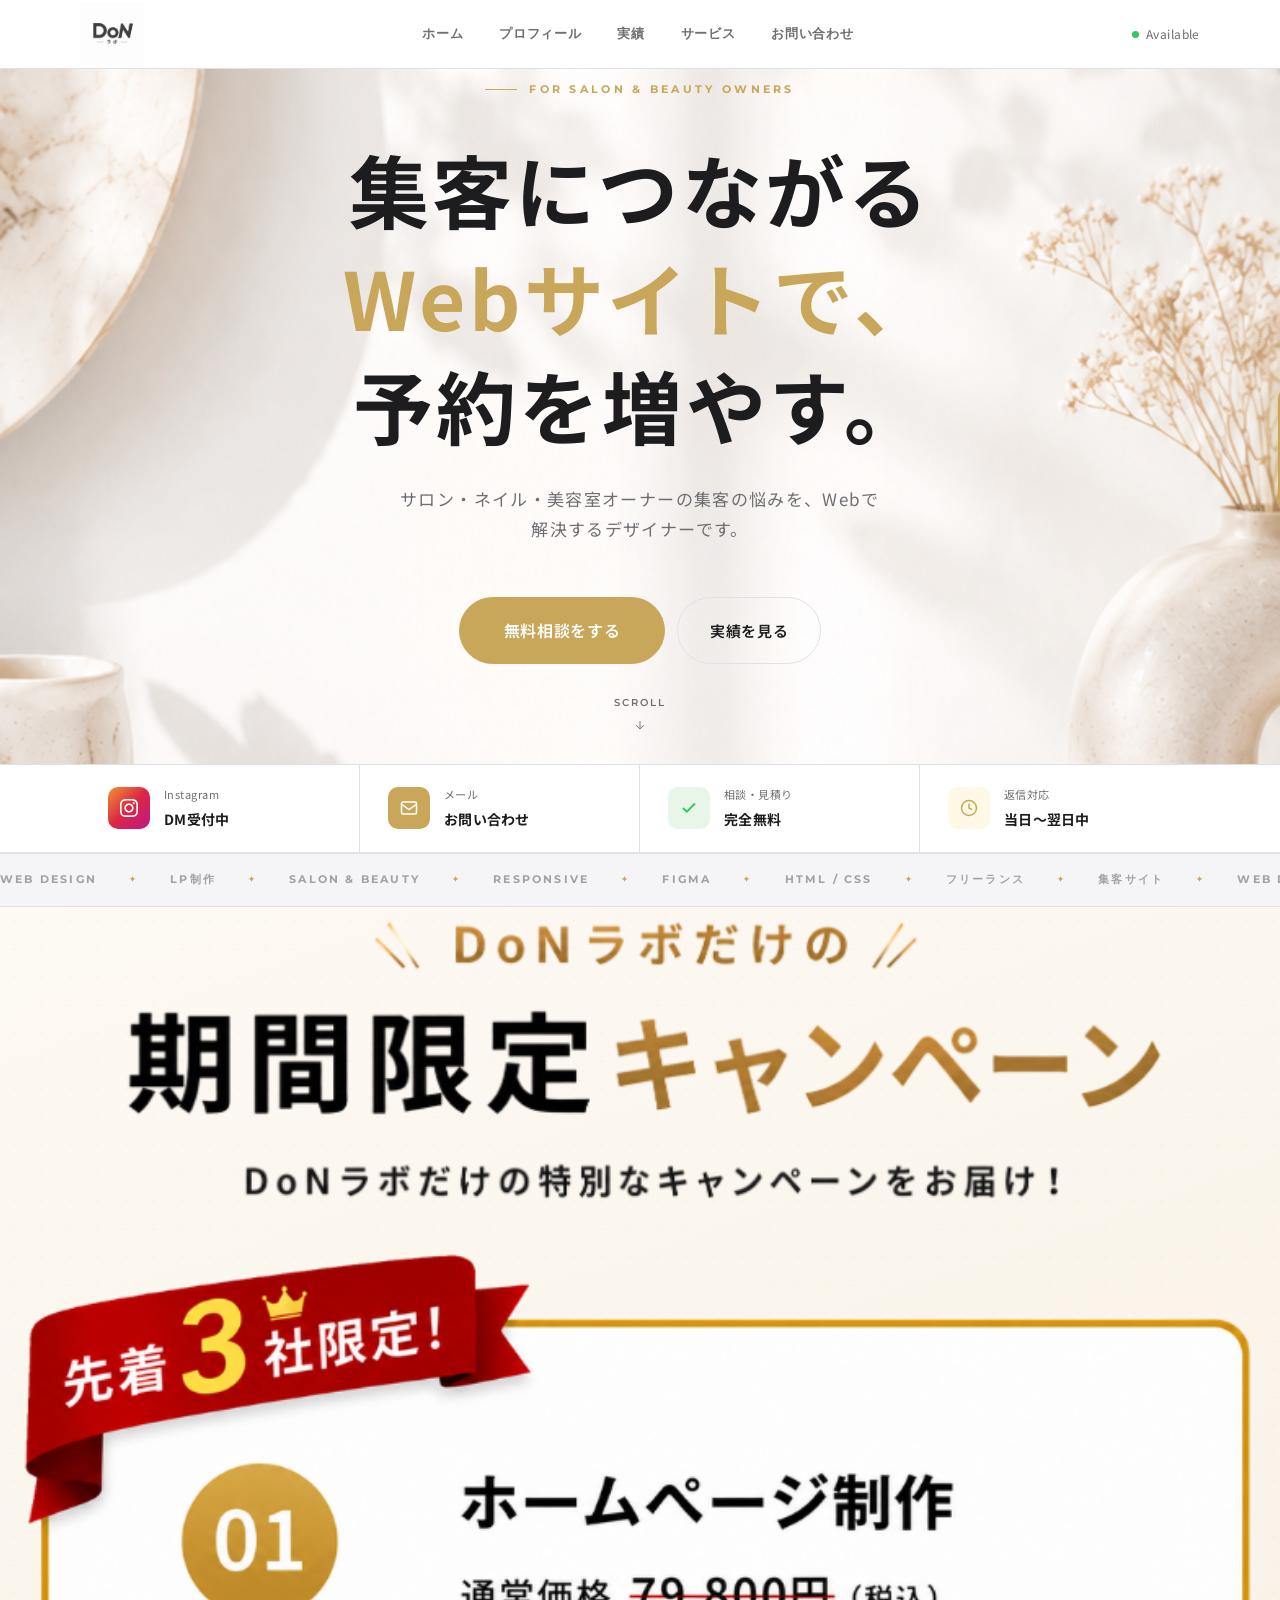
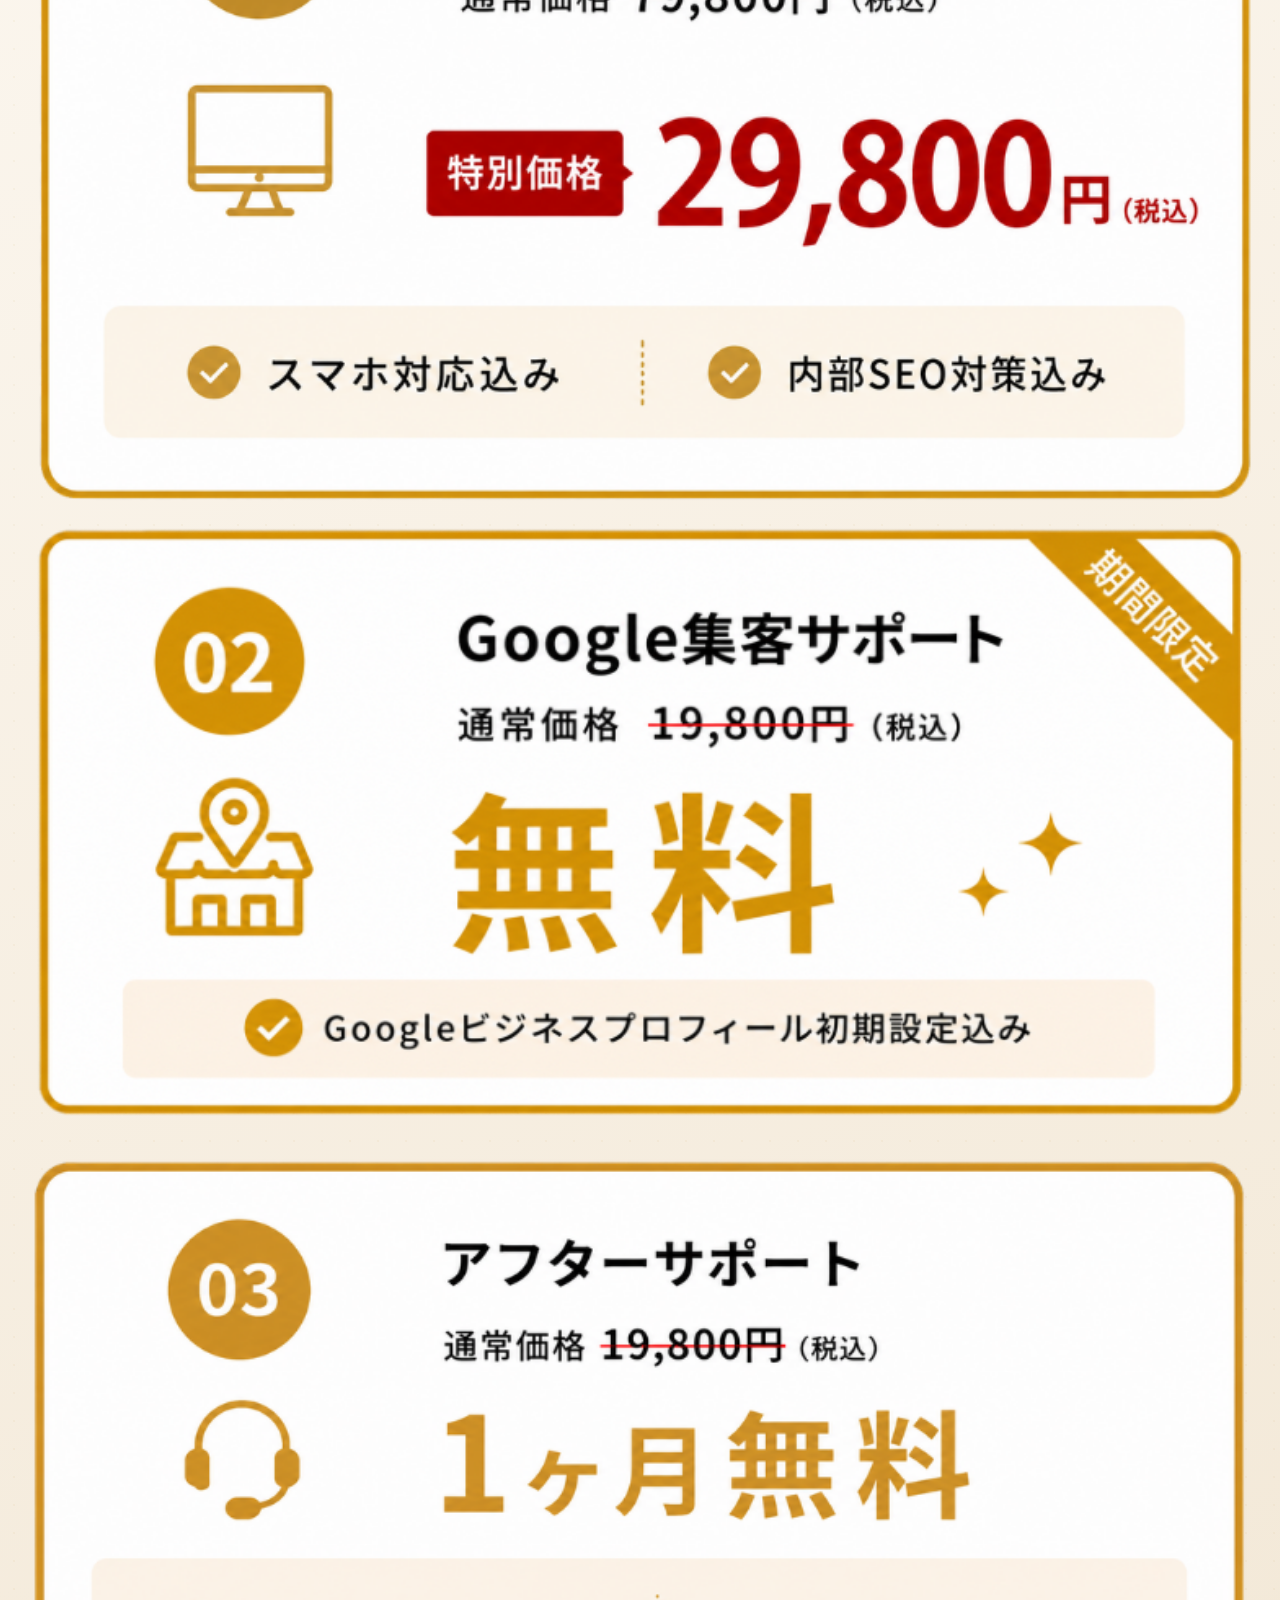
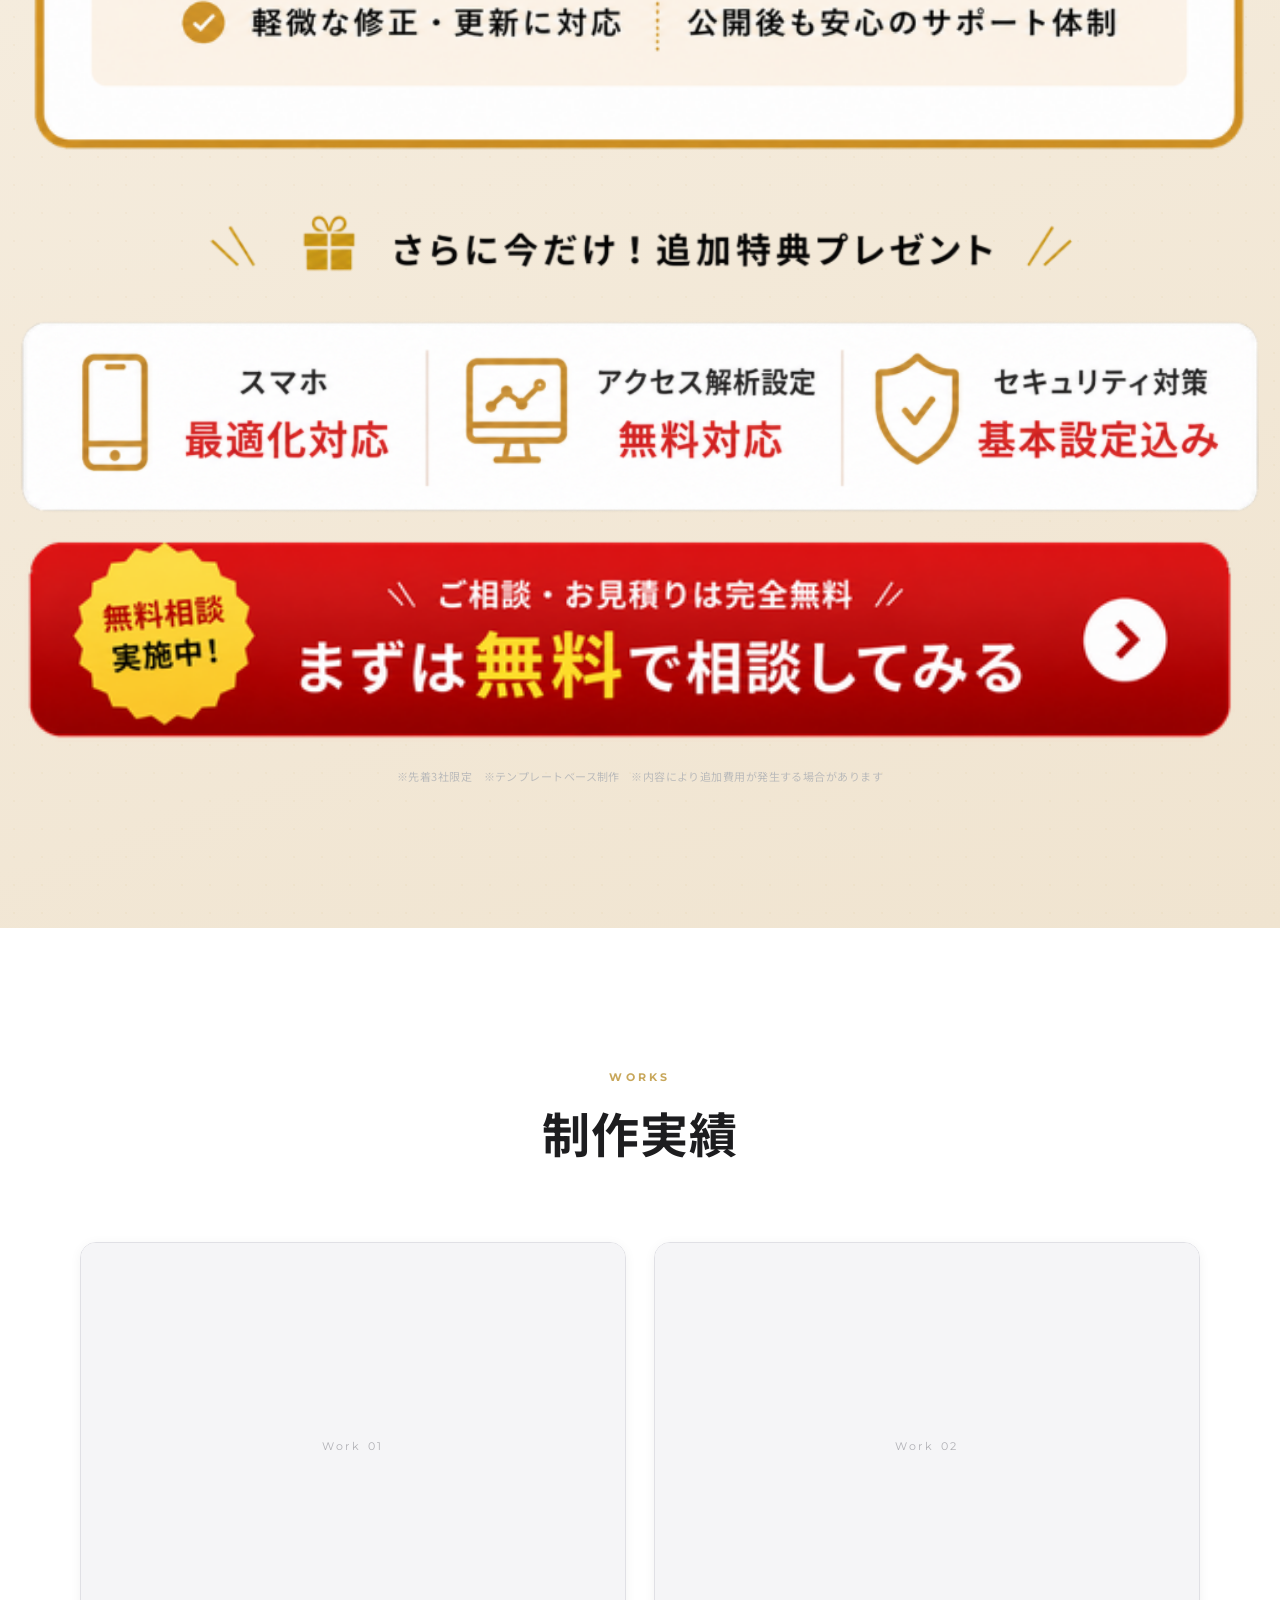
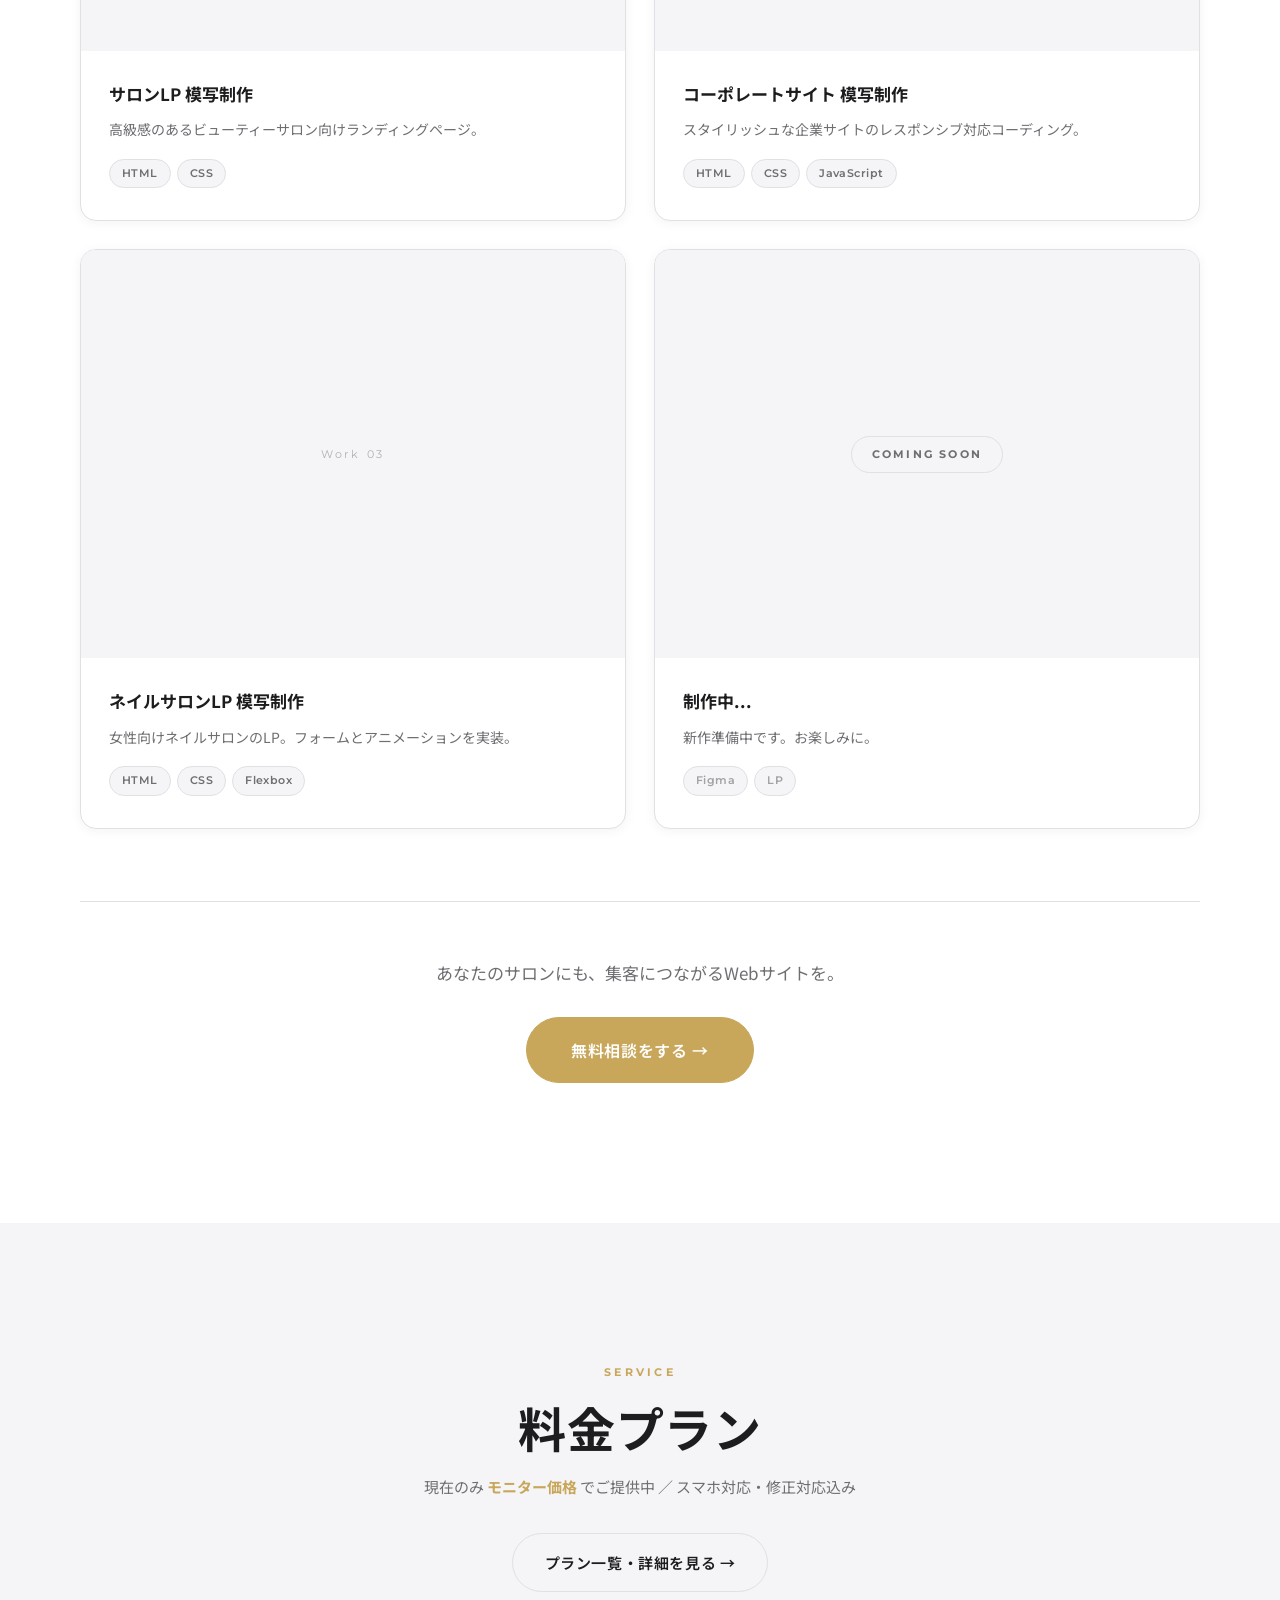
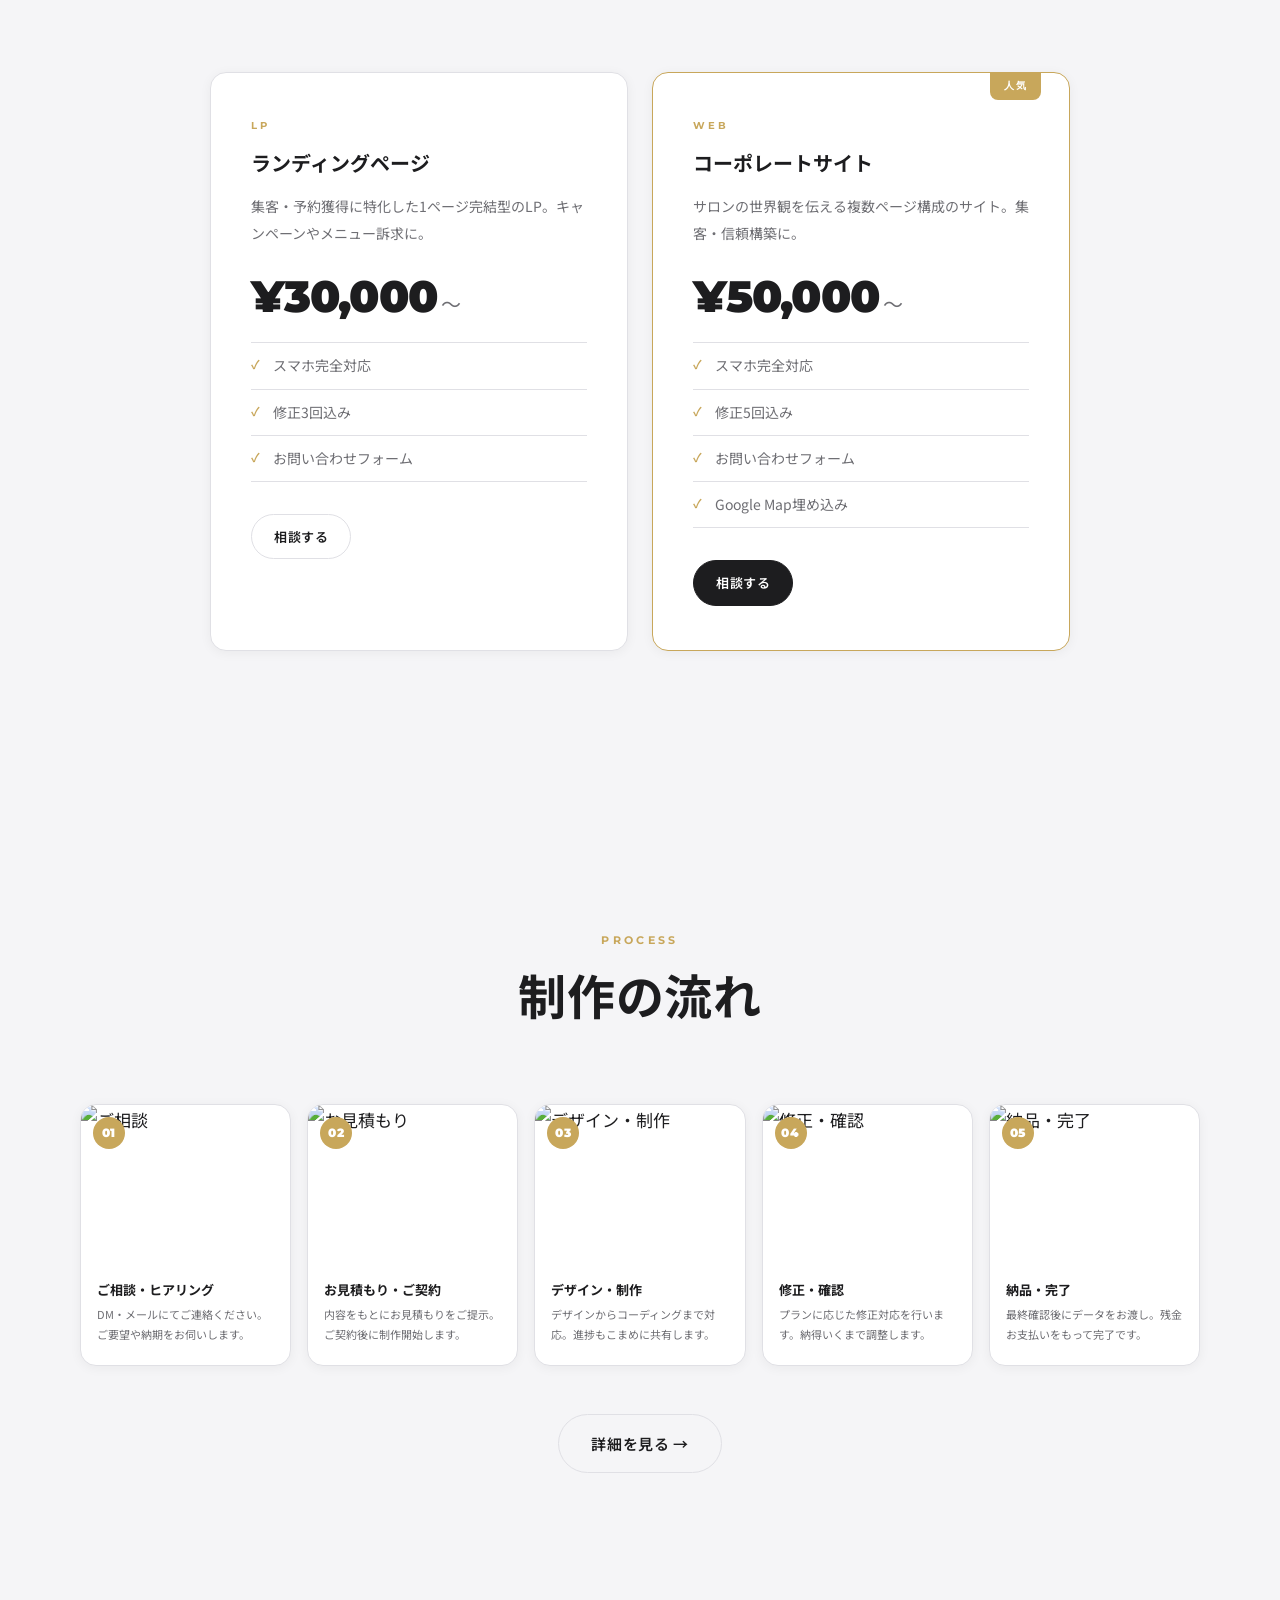
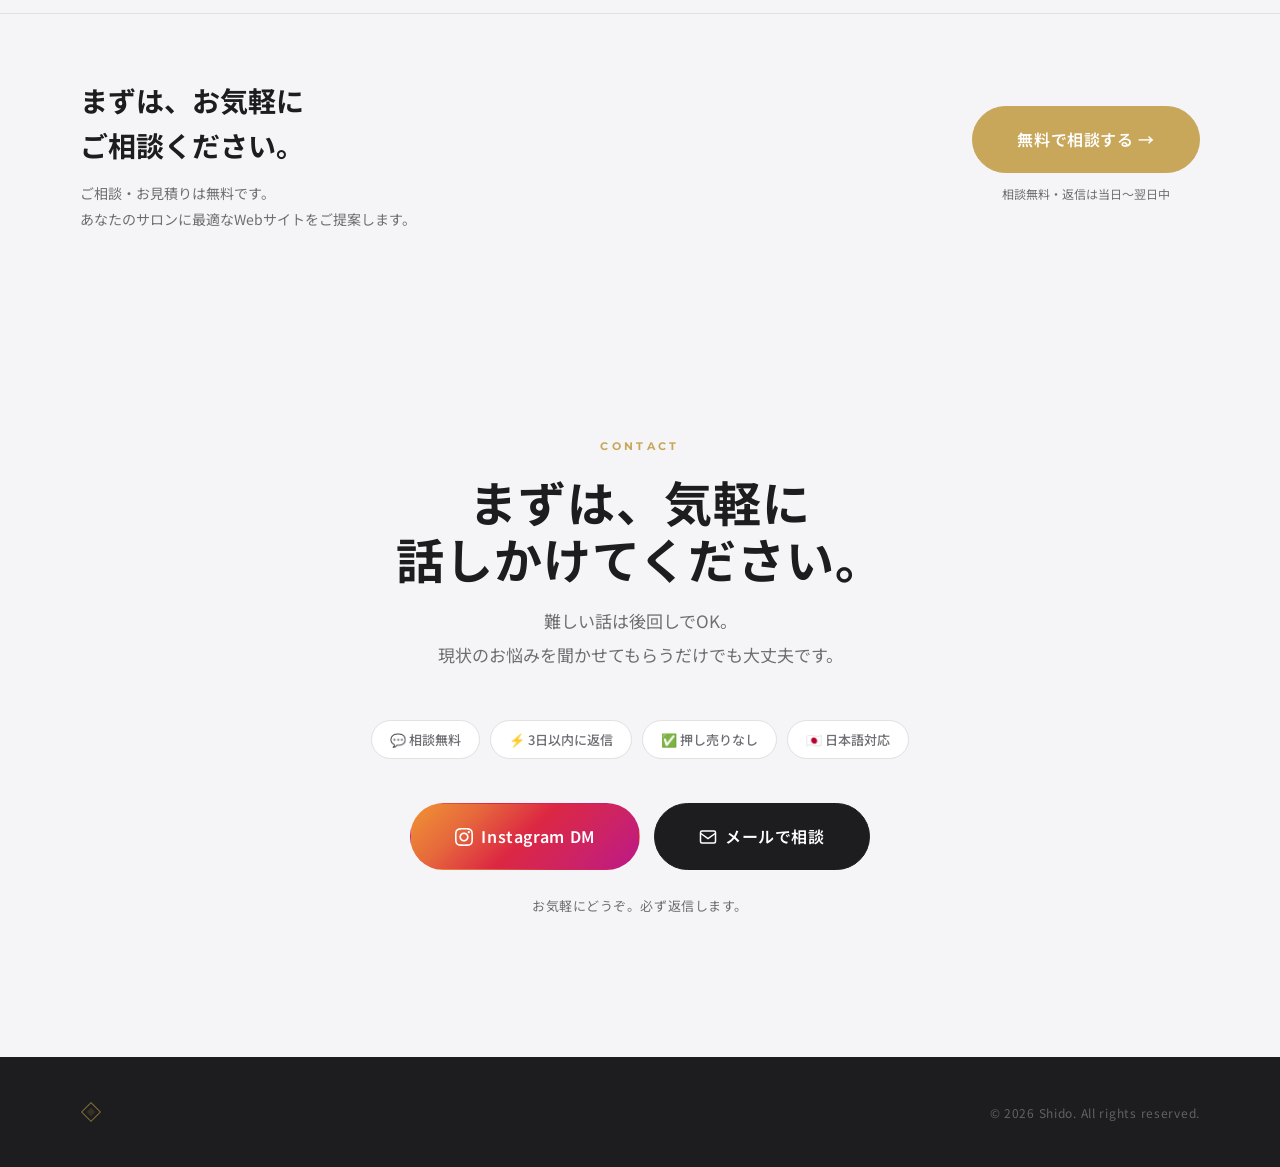
==== commit ba52d29c: "Make header background white and translate nav links to Japanese Co-Authored-By: Claude Sonnet 4.6 <" ====
--- a/index.html
+++ b/index.html
@@ -35,11 +35,11 @@
     <div class="header-inner">
       <a href="index.html" class="logo-mark"><img src="images/logo.png" alt="Shido Logo" class="logo-img"></a>
       <nav class="nav">
-        <a href="index.html" class="nav-link">Home</a>
-        <a href="profile.html" class="nav-link">Profile</a>
-        <a href="#works" class="nav-link">Works</a>
-        <a href="plan.html" class="nav-link">Service</a>
-        <a href="contact.html" class="nav-link">Contact</a>
+        <a href="index.html" class="nav-link">ホーム</a>
+        <a href="profile.html" class="nav-link">プロフィール</a>
+        <a href="#works" class="nav-link">実績</a>
+        <a href="plan.html" class="nav-link">サービス</a>
+        <a href="contact.html" class="nav-link">お問い合わせ</a>
       </nav>
       <div class="header-right">
         <div class="availability">
--- a/css/style.css
+++ b/css/style.css
@@ -80,6 +80,8 @@
   position: fixed;
   inset: 0 0 auto 0;
   z-index: 1000;
+  background: #fff;
+  border-bottom: 1px solid var(--border);
   transition: background 0.4s, border-color 0.4s, box-shadow 0.4s, transform 0.3s ease;
 }
 @media (max-width: 767px) {
@@ -204,15 +206,14 @@
   align-items: center;
   justify-content: center;
   overflow: hidden;
-  background: linear-gradient(180deg, #ffffff 0%, #f5f5f7 100%);
+  background: #000;
 }
 .hero::before {
   content: '';
   position: absolute;
   inset: 0;
-  background: url('images/fuji-bg.jpg') center 60%/cover no-repeat;
-  opacity: 0.06;
-  filter: grayscale(100%);
+  background: url('../images/mainvisual-01.PNG') center center/cover no-repeat;
+  opacity: 1;
   z-index: 0;
 }
 .hero::after { display: none; }
@@ -1256,7 +1257,7 @@
 
 @media (max-width: 768px) {
   .section { padding: 100px 0; }
-  .campaign-v2 { padding-top: 32px; }
+  .campaign-v2 { padding-top: 64px; padding-left: 20px; padding-right: 20px; }
   .nav, .availability { display: none; }
   .hamburger { display: flex; }
   .works-grid { grid-template-columns: 1fr; }
@@ -1269,7 +1270,8 @@
   }
   .hero-btns .btn { justify-content: center; }
   .footer-inner { flex-direction: column; gap: 12px; text-align: center; }
-  .hero-content { padding: 60px 20px 96px; }
+  .hero { min-height: calc(100vh - 160px - 48px); }
+  .hero-content { padding: 100px 20px 60px; }
   .section-header { margin-bottom: 60px; }
 }
 
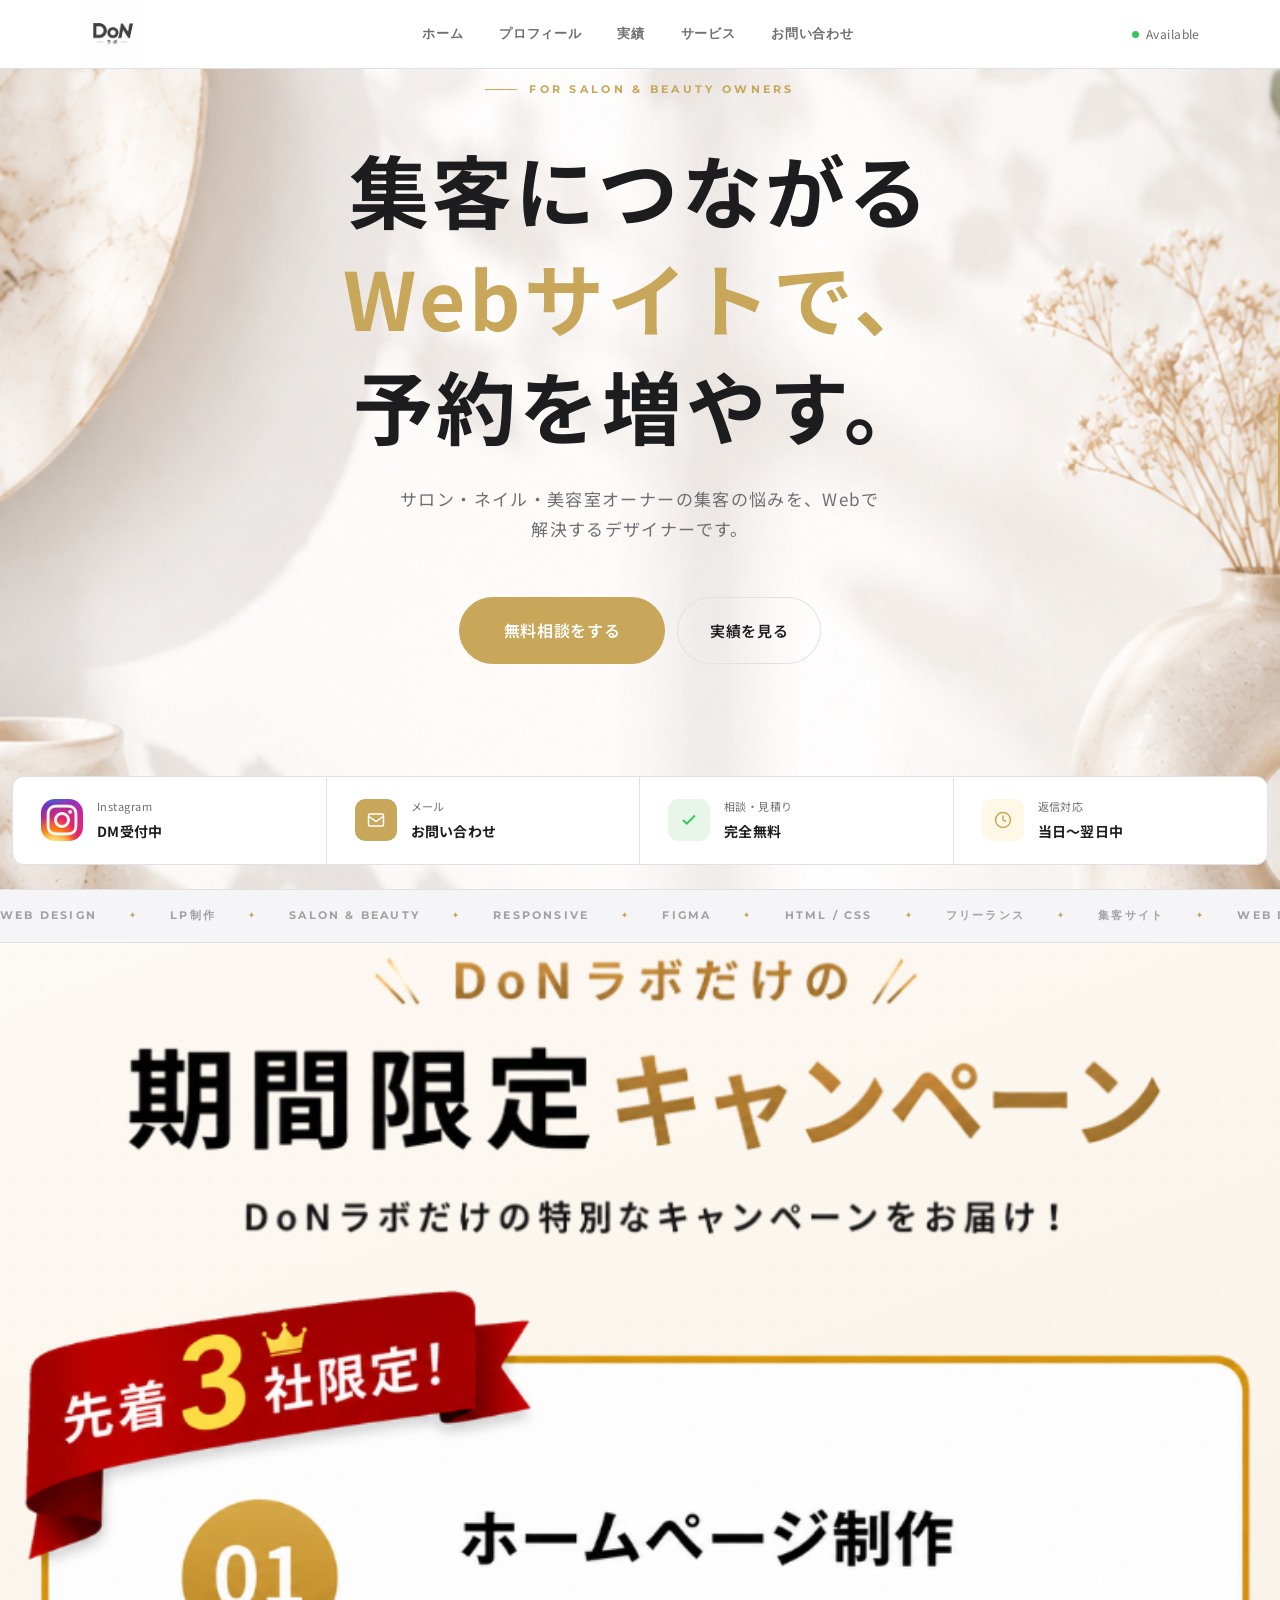
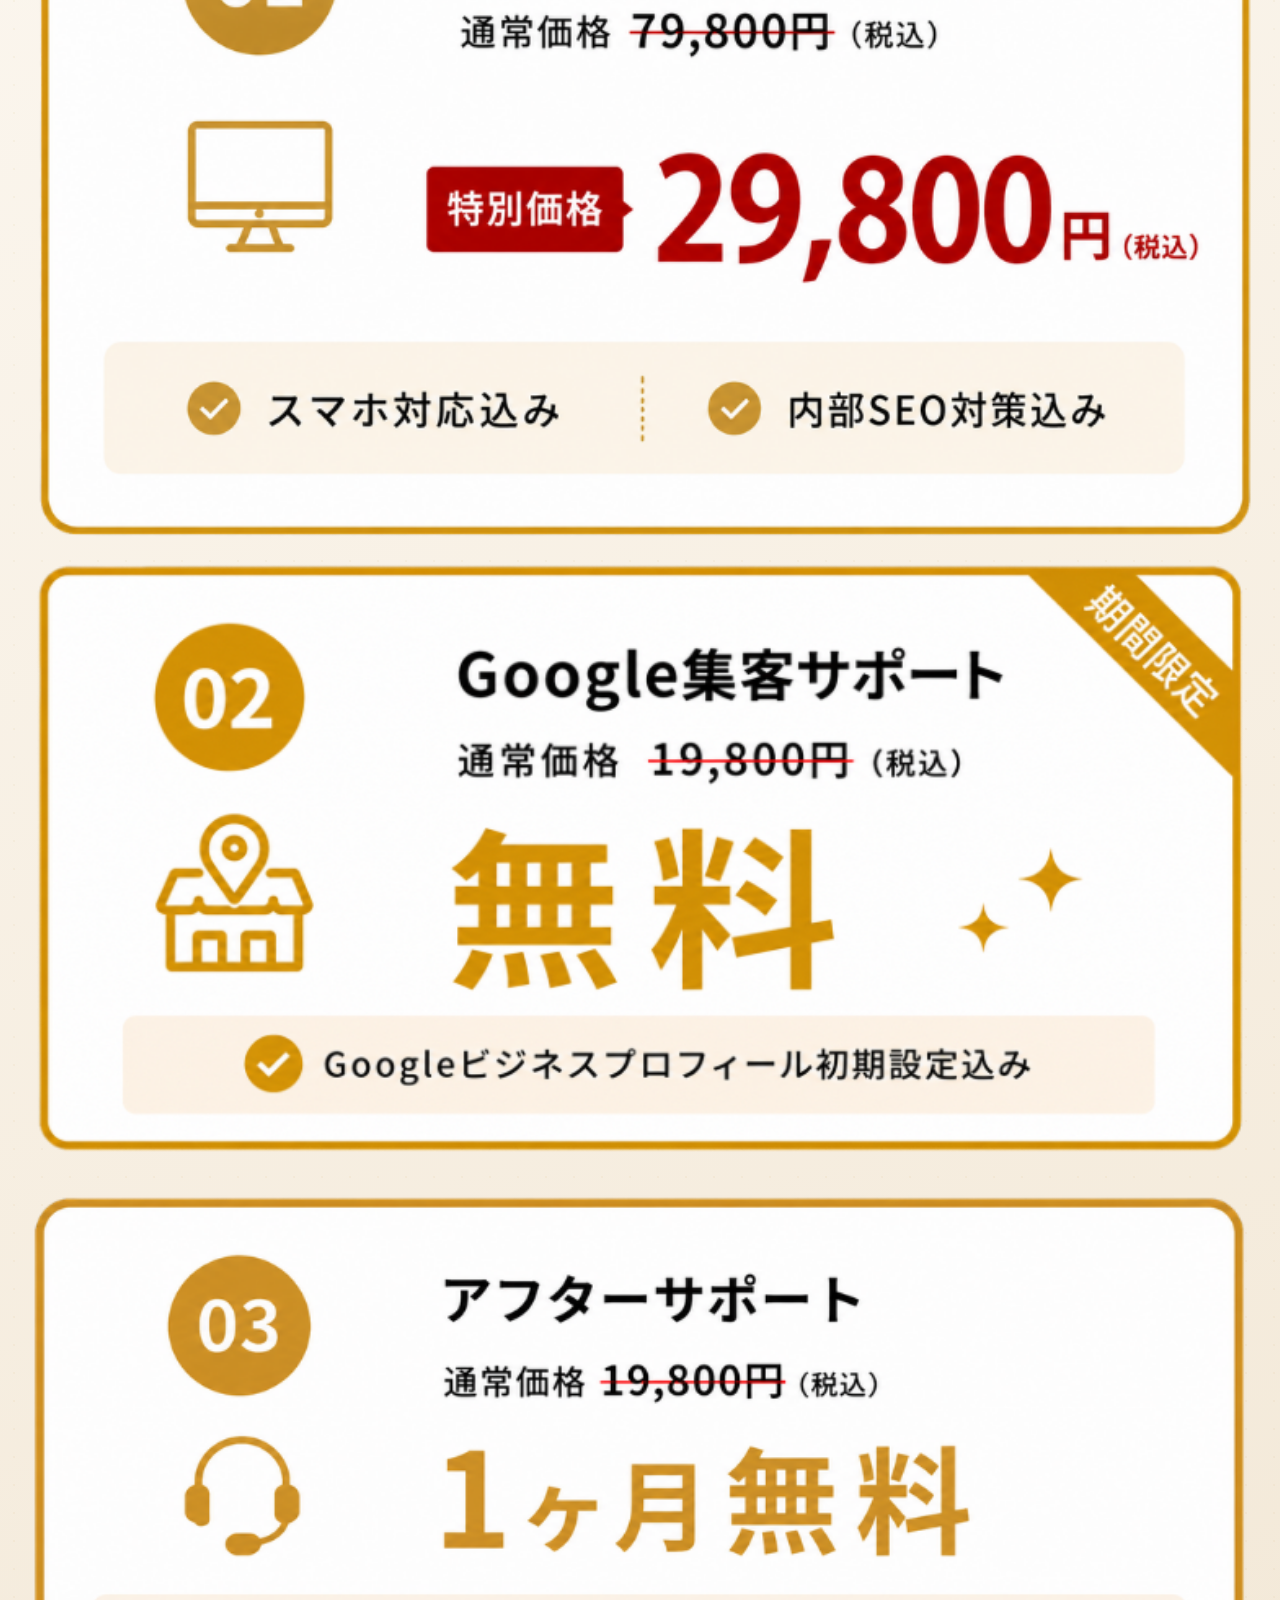
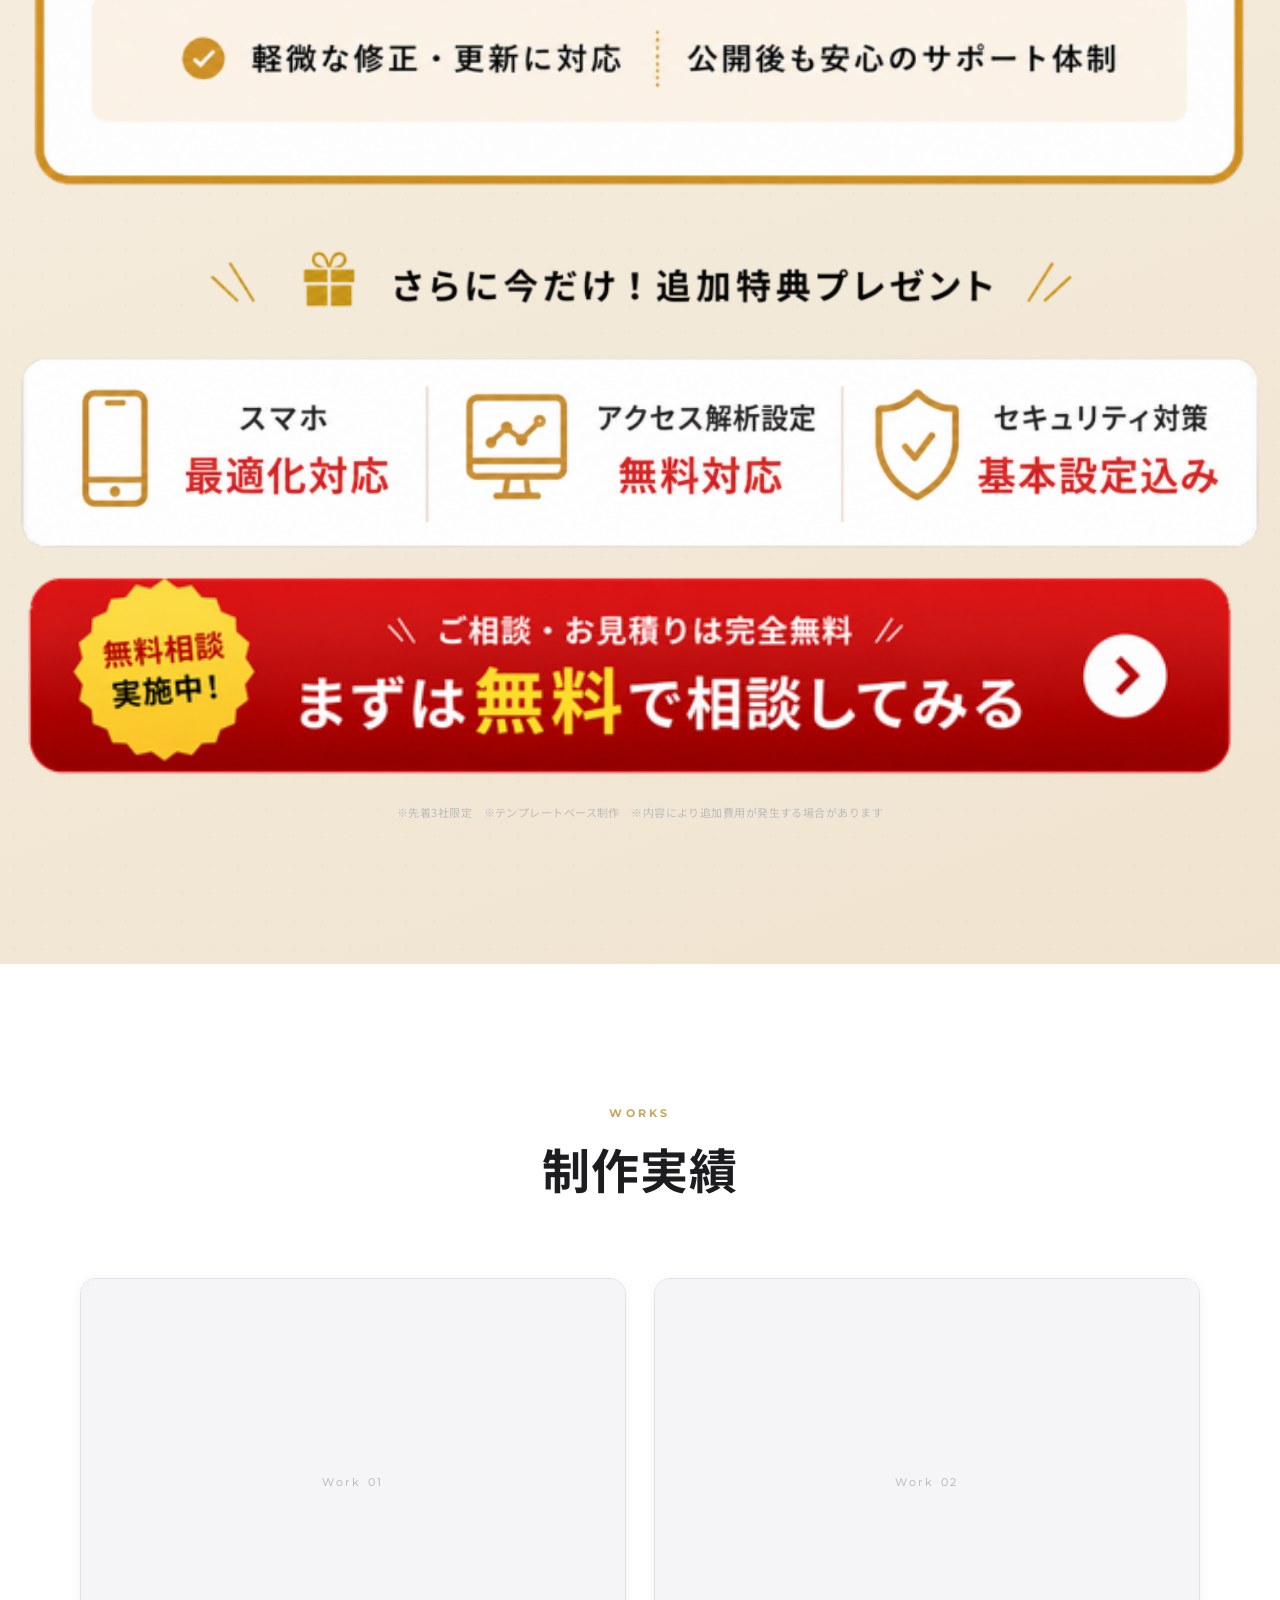
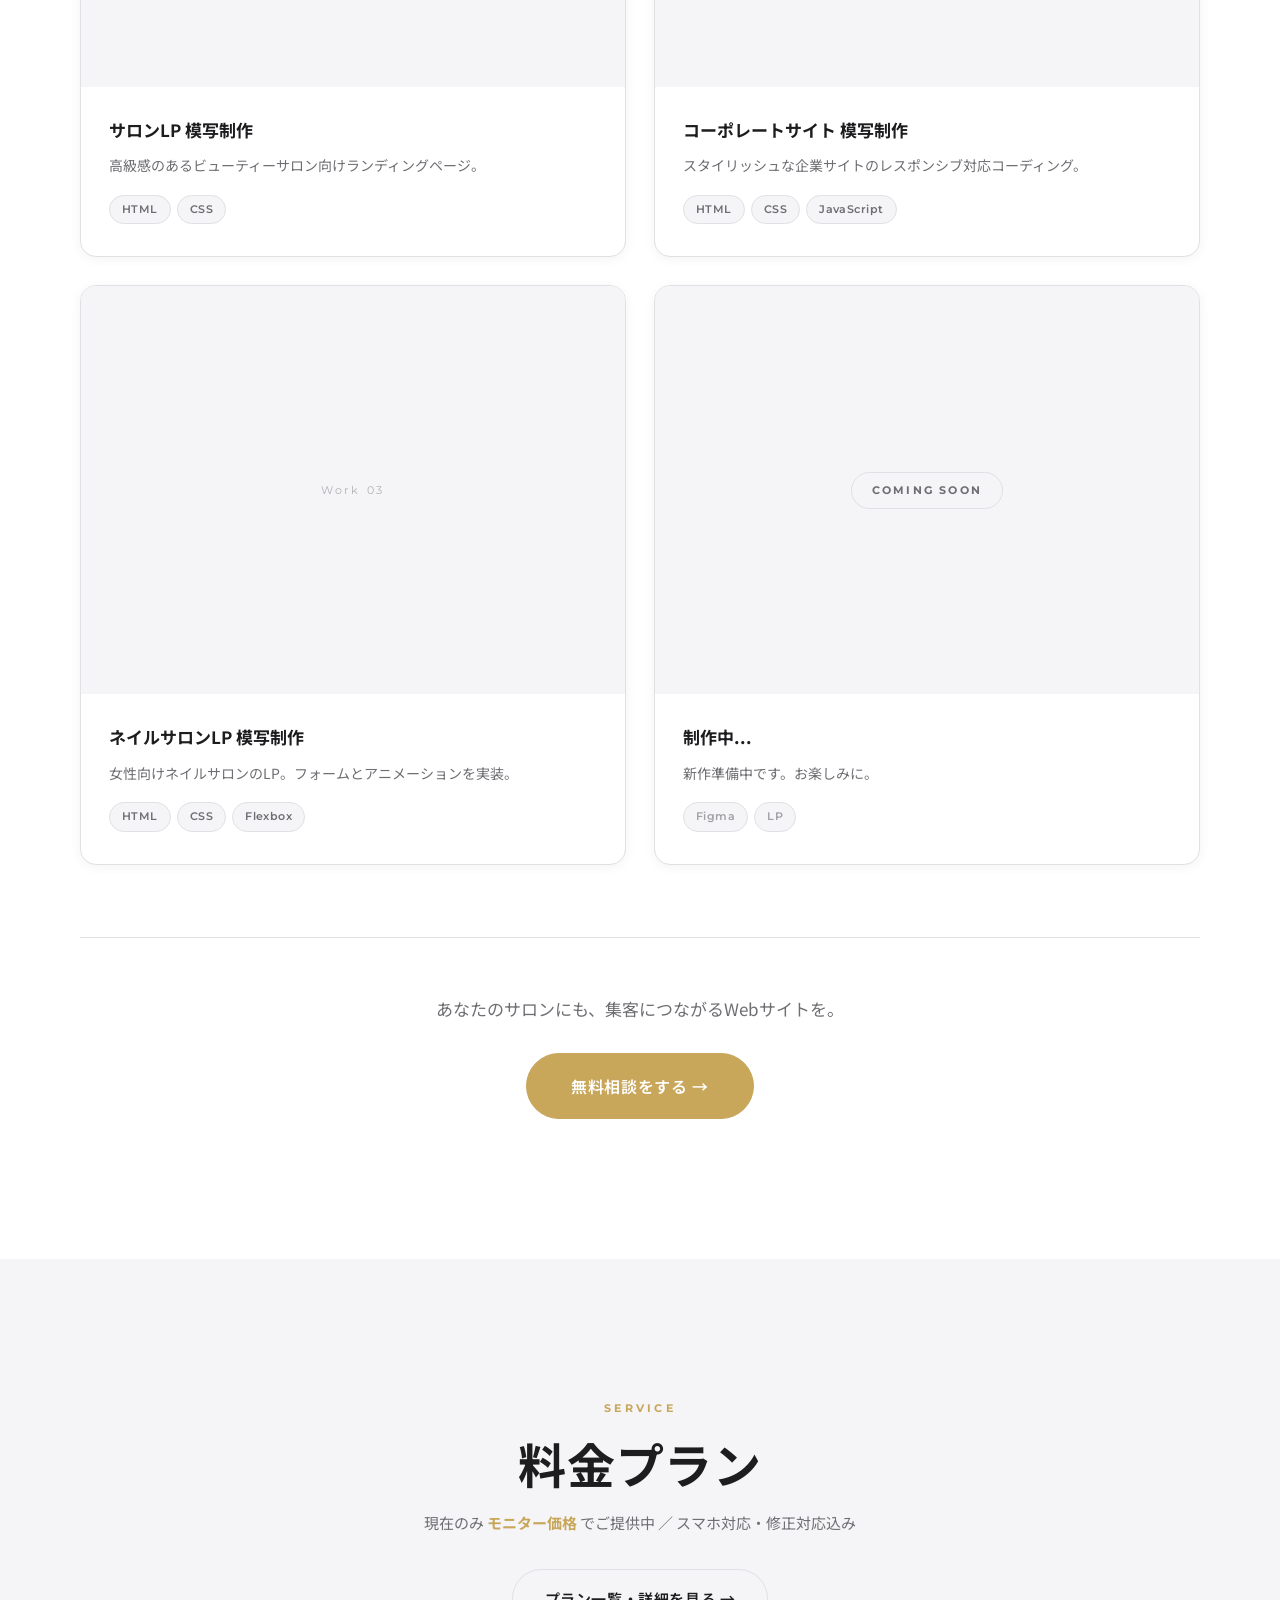
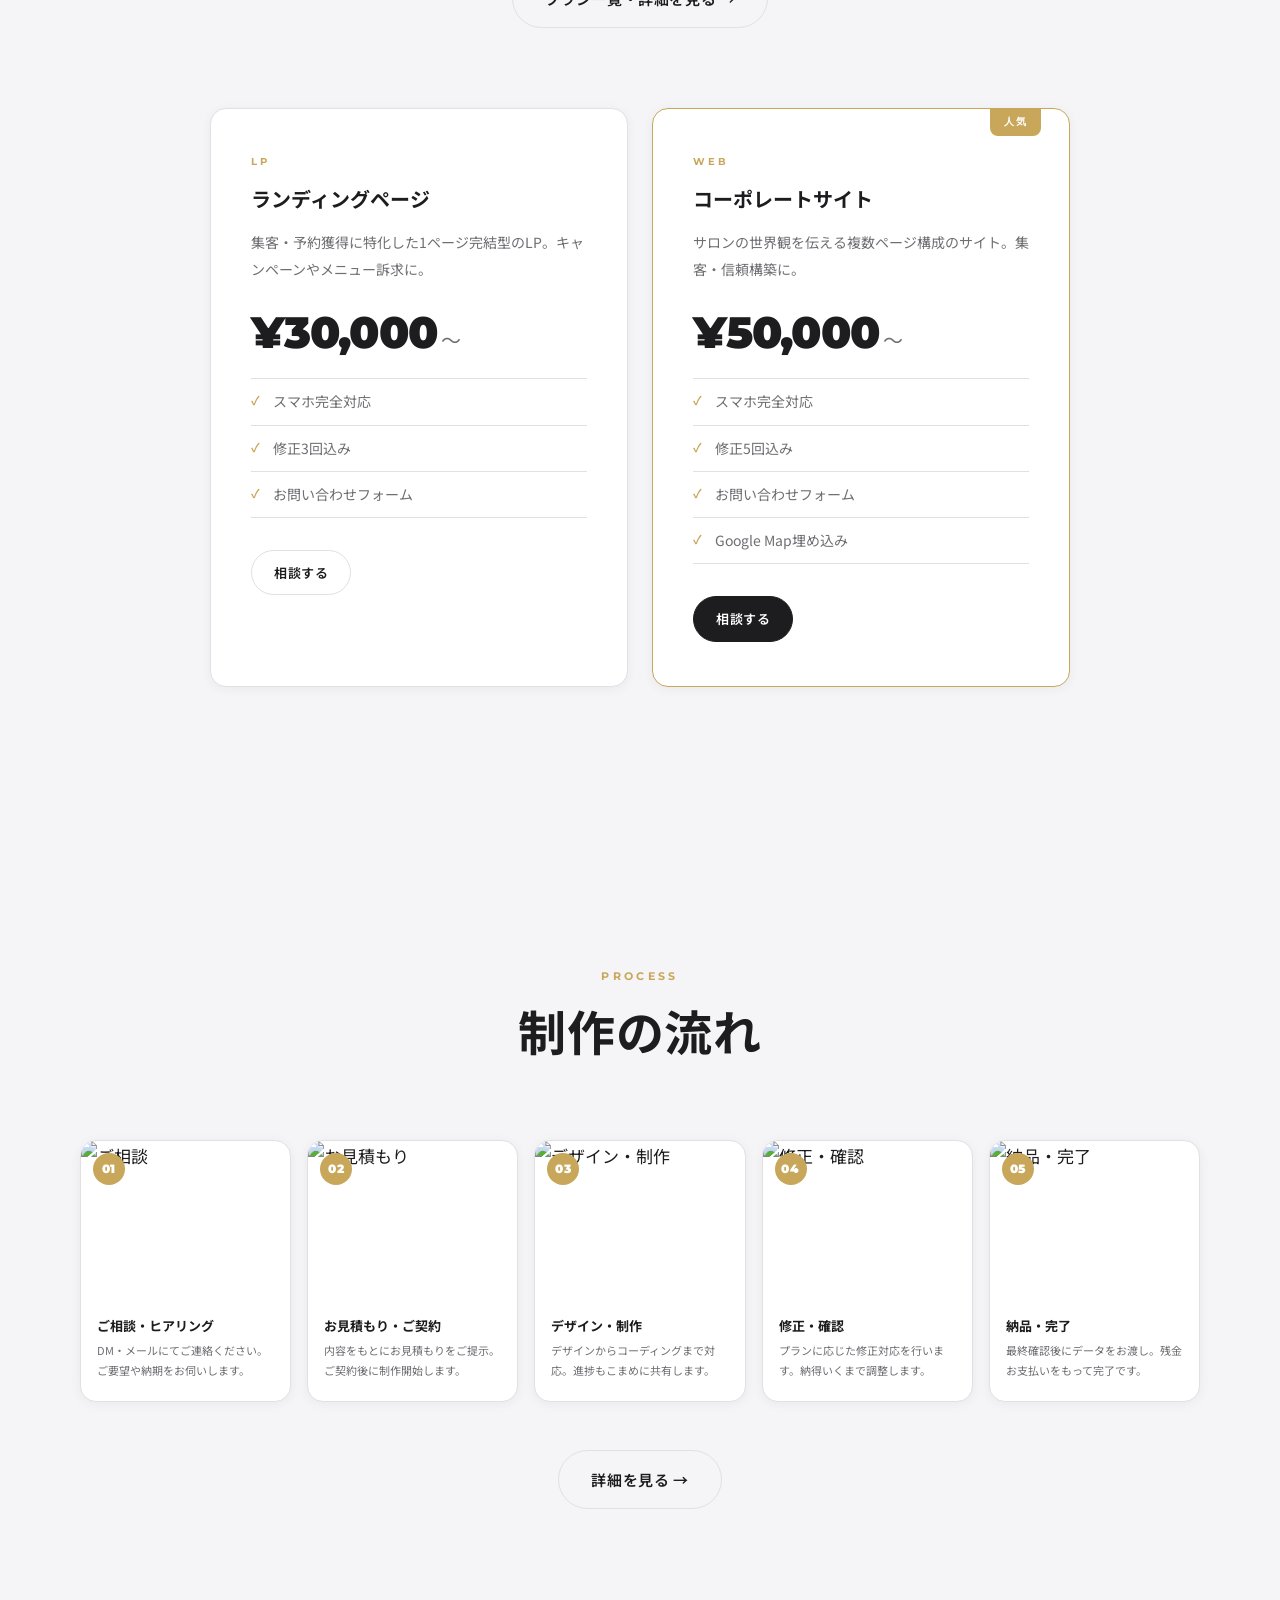
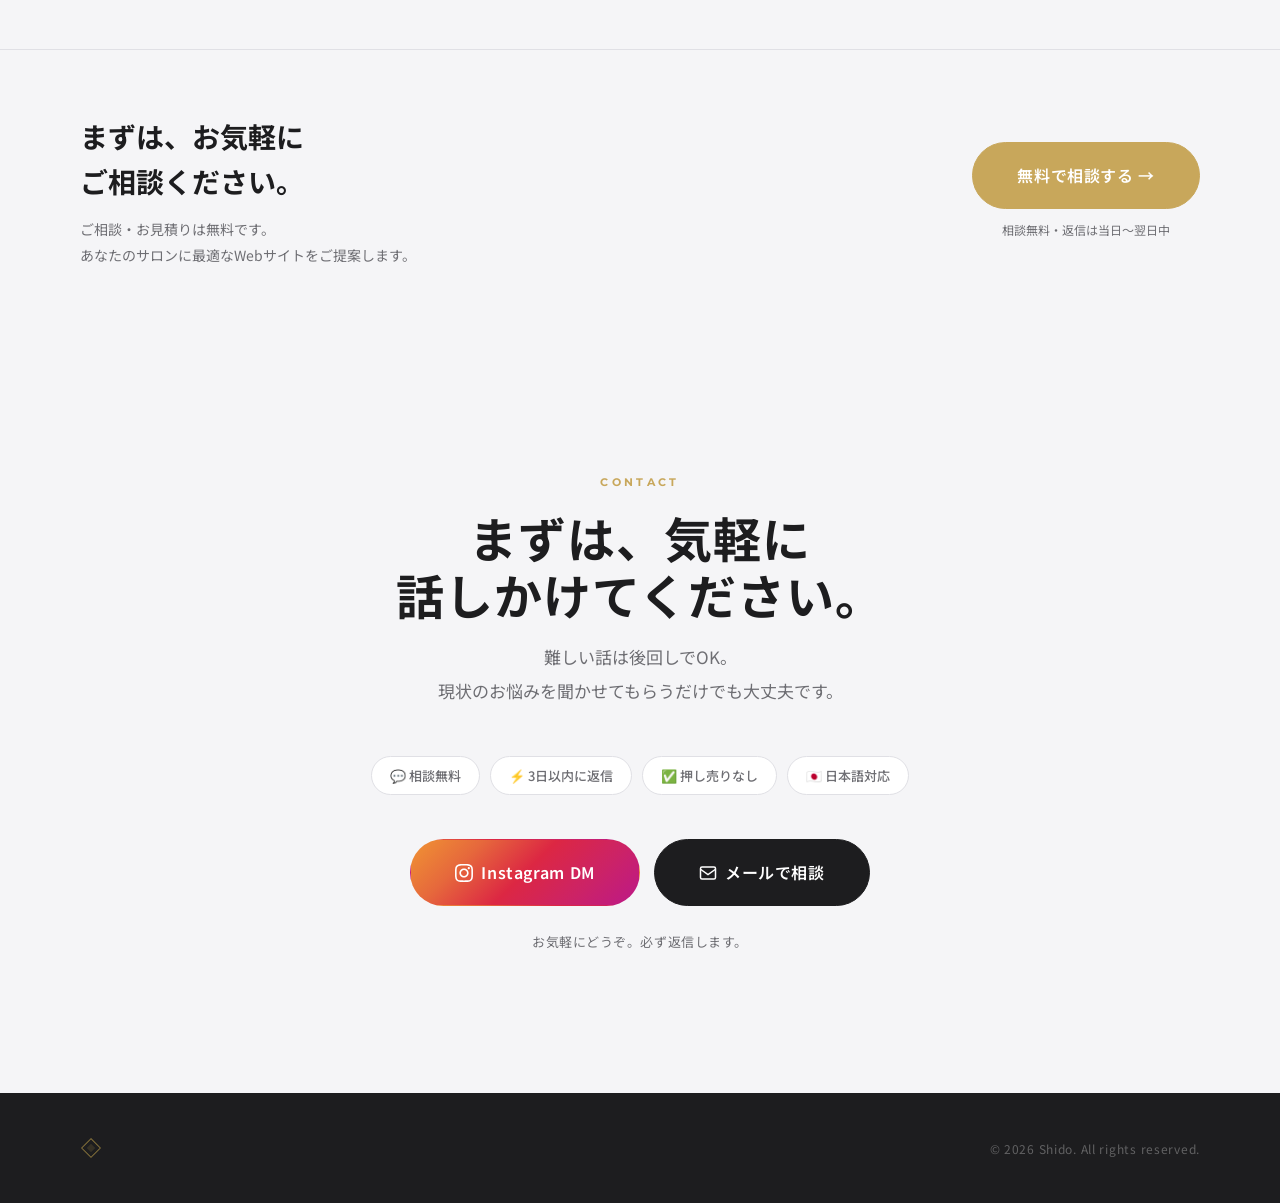
==== commit d0acd6bf: "Split style.css into page-specific CSS files - css/base.css: shared styles (reset, header, buttons, " ====
--- a/index.html
+++ b/index.html
@@ -7,7 +7,8 @@
   <link rel="preconnect" href="https://fonts.googleapis.com">
   <link rel="preconnect" href="https://fonts.gstatic.com" crossorigin>
   <link href="https://fonts.googleapis.com/css2?family=Inter:wght@300;400;600;700&family=Montserrat:wght@700;800;900&family=Noto+Sans+JP:wght@300;400;700&display=swap" rel="stylesheet">
-  <link rel="stylesheet" href="css/style.css">
+  <link rel="stylesheet" href="css/base.css">
+  <link rel="stylesheet" href="css/index.css">
 </head>
 <body class="loading">
 
@@ -86,20 +87,13 @@
         <a href="#works" class="btn btn-ghost">実績を見る</a>
       </div>
     </div>
-    <div class="scroll-hint">
-      <span>Scroll</span>
-      <svg width="14" height="14" viewBox="0 0 24 24" fill="none" stroke="currentColor" stroke-width="1.5"><path d="M12 5v14M5 12l7 7 7-7"/></svg>
-    </div>
-
-  </section>
-
   <!-- TRUST BAR -->
   <div class="trust-bar">
     <div class="container">
       <div class="trust-bar-grid">
         <a href="https://www.instagram.com/" class="trust-bar-item" target="_blank" rel="noopener">
-          <div class="trust-bar-icon" style="background:linear-gradient(135deg,#f09433,#dc2743,#bc1888);color:#fff">
-            <svg width="18" height="18" viewBox="0 0 24 24" fill="currentColor"><path d="M12 2.163c3.204 0 3.584.012 4.85.07 3.252.148 4.771 1.691 4.919 4.919.058 1.265.069 1.645.069 4.849 0 3.205-.012 3.584-.069 4.849-.149 3.225-1.664 4.771-4.919 4.919-1.266.058-1.644.07-4.85.07-3.204 0-3.584-.012-4.849-.07-3.26-.149-4.771-1.699-4.919-4.92-.058-1.265-.07-1.644-.07-4.849 0-3.204.013-3.583.07-4.849.149-3.227 1.664-4.771 4.919-4.919 1.266-.057 1.645-.069 4.849-.069zm0-2.163c-3.259 0-3.667.014-4.947.072-4.358.2-6.78 2.618-6.98 6.98-.059 1.281-.073 1.689-.073 4.948 0 3.259.014 3.668.072 4.948.2 4.358 2.618 6.78 6.98 6.98 1.281.058 1.689.072 4.948.072 3.259 0 3.668-.014 4.948-.072 4.354-.2 6.782-2.618 6.979-6.98.059-1.28.073-1.689.073-4.948 0-3.259-.014-3.667-.072-4.947-.196-4.354-2.617-6.78-6.979-6.98-1.281-.059-1.69-.073-4.949-.073zm0 5.838c-3.403 0-6.162 2.759-6.162 6.162s2.759 6.163 6.162 6.163 6.162-2.759 6.162-6.163c0-3.403-2.759-6.162-6.162-6.162zm0 10.162c-2.209 0-4-1.79-4-4 0-2.209 1.791-4 4-4s4 1.791 4 4c0 2.21-1.791 4-4 4zm6.406-11.845c-.796 0-1.441.645-1.441 1.44s.645 1.44 1.441 1.44c.795 0 1.439-.645 1.439-1.44s-.644-1.44-1.439-1.44z"/></svg>
+          <div class="trust-bar-icon" style="background:none;padding:0;overflow:hidden;border-radius:14px">
+            <img src="images/instagram-icon.png" alt="Instagram" style="display:block;width:100%;height:100%;object-fit:cover">
           </div>
           <div>
             <span class="trust-bar-label">Instagram</span>
@@ -136,6 +130,13 @@
       </div>
     </div>
   </div>
+
+    <div class="scroll-hint">
+      <span>Scroll</span>
+      <svg width="14" height="14" viewBox="0 0 24 24" fill="none" stroke="currentColor" stroke-width="1.5"><path d="M12 5v14M5 12l7 7 7-7"/></svg>
+    </div>
+
+  </section>
 
   <!-- MARQUEE -->
   <div class="marquee-section">
--- a/css/base.css
+++ b/css/base.css
@@ -0,0 +1,335 @@
+/* ===== RESET & BASE ===== */
+*, *::before, *::after { box-sizing: border-box; margin: 0; padding: 0; }
+
+:root {
+  --bg:          #ffffff;
+  --bg-2:        #f5f5f7;
+  --bg-3:        #fafafa;
+  --text:        #1d1d1f;
+  --muted:       #6e6e73;
+  --gold:        #C8A75B;
+  --gold-l:      #e2c87a;
+  --gold-d:      #9a7830;
+  --border:      #e0e0e5;
+  --shadow-sm:   0 2px 12px rgba(0,0,0,0.05);
+  --shadow:      0 4px 28px rgba(0,0,0,0.08);
+  --shadow-md:   0 12px 48px rgba(0,0,0,0.12);
+  --radius:      16px;
+  --ease-out:    cubic-bezier(0.16, 1, 0.3, 1);
+  --ease-in-out: cubic-bezier(0.87, 0, 0.13, 1);
+}
+
+html { scroll-behavior: smooth; }
+
+body {
+  background: var(--bg);
+  color: var(--text);
+  font-family: 'Noto Sans JP', sans-serif;
+  font-size: 17px;
+  line-height: 1.8;
+  -webkit-font-smoothing: antialiased;
+  overflow-x: hidden;
+}
+
+body.loading { overflow: hidden; }
+img { display: block; width: 100%; height: 100%; object-fit: cover; }
+a { text-decoration: none; color: inherit; }
+
+.container { width: 90%; max-width: 1120px; margin: 0 auto; }
+.section { padding: 140px 0; }
+
+.noise-overlay { display: none; }
+
+/* ===== LOADER ===== */
+.loader {
+  position: fixed;
+  inset: 0;
+  background: var(--bg);
+  z-index: 10000;
+  display: flex;
+  align-items: center;
+  justify-content: center;
+  transition: transform 0.9s var(--ease-in-out);
+}
+.loader.hide { transform: translateY(-100%); }
+.loader-inner { text-align: center; }
+.loader-mark { display: flex; justify-content: center; margin-bottom: 28px; }
+
+.loader-track {
+  width: 160px;
+  height: 1px;
+  background: var(--border);
+  margin: 0 auto 12px;
+  overflow: hidden;
+}
+.loader-fill {
+  height: 100%;
+  width: 0%;
+  background: var(--text);
+  transition: width 0.1s linear;
+}
+.loader-pct {
+  font-family: 'Montserrat', sans-serif;
+  font-size: 11px;
+  letter-spacing: 0.25em;
+  color: var(--muted);
+}
+
+/* ===== HEADER ===== */
+.header {
+  position: fixed;
+  inset: 0 0 auto 0;
+  z-index: 1000;
+  background: #fff;
+  border-bottom: 1px solid var(--border);
+  transition: background 0.4s, border-color 0.4s, box-shadow 0.4s, transform 0.3s ease;
+}
+@media (max-width: 767px) {
+  .header.header--hidden {
+    transform: translateY(-100%);
+  }
+}
+.header.scrolled {
+  background: rgba(255,255,255,0.88);
+  backdrop-filter: blur(20px);
+  -webkit-backdrop-filter: blur(20px);
+  border-bottom: 1px solid var(--border);
+  box-shadow: 0 1px 24px rgba(0,0,0,0.06);
+}
+.header-inner {
+  display: flex;
+  align-items: center;
+  justify-content: space-between;
+  height: 68px;
+  width: 90%;
+  max-width: 1120px;
+  margin: 0 auto;
+}
+
+.logo-mark { display: flex; align-items: center; opacity: 0.8; transition: opacity 0.3s; }
+.logo-mark:hover { opacity: 0.4; }
+.logo-img { height: 64px; width: auto; }
+
+.nav { display: flex; gap: 36px; }
+.nav-link {
+  font-family: 'Montserrat', sans-serif;
+  font-size: 13px;
+  font-weight: 600;
+  color: var(--muted);
+  letter-spacing: 0.05em;
+  position: relative;
+  transition: color 0.25s;
+}
+.nav-link::after {
+  content: '';
+  position: absolute;
+  bottom: -3px; left: 0;
+  width: 0; height: 1.5px;
+  background: var(--text);
+  transition: width 0.3s var(--ease-out);
+}
+.nav-link:hover { color: var(--text); }
+.nav-link:hover::after { width: 100%; }
+
+.header-right { display: flex; align-items: center; gap: 20px; }
+
+.availability {
+  display: flex;
+  align-items: center;
+  gap: 7px;
+  font-size: 12px;
+  color: var(--muted);
+  letter-spacing: 0.04em;
+}
+.avail-dot {
+  width: 7px; height: 7px;
+  border-radius: 50%;
+  background: #34c759;
+  box-shadow: 0 0 0 0 rgba(52,199,89,0.4);
+  animation: pulse-dot 2.5s infinite;
+}
+@keyframes pulse-dot {
+  0%   { box-shadow: 0 0 0 0 rgba(52,199,89,0.4); }
+  70%  { box-shadow: 0 0 0 8px rgba(52,199,89,0); }
+  100% { box-shadow: 0 0 0 0 rgba(52,199,89,0); }
+}
+
+.hamburger {
+  display: none;
+  flex-direction: column;
+  gap: 5px;
+  background: none;
+  border: none;
+  padding: 4px;
+}
+.hamburger span {
+  display: block;
+  width: 22px; height: 1.5px;
+  background: var(--text);
+  transition: all 0.3s;
+  transform-origin: center;
+}
+.hamburger.open span:nth-child(1) { transform: rotate(45deg) translate(4.5px, 4.5px); }
+.hamburger.open span:nth-child(2) { transform: rotate(-45deg) translate(4.5px, -4.5px); }
+
+/* MOBILE NAV */
+.mobile-nav {
+  position: fixed;
+  inset: 0;
+  background: var(--bg);
+  z-index: 999;
+  display: flex;
+  flex-direction: column;
+  align-items: center;
+  justify-content: center;
+  gap: 36px;
+  opacity: 0;
+  pointer-events: none;
+  transition: opacity 0.35s;
+}
+.mobile-nav.open { opacity: 1; pointer-events: all; }
+.mobile-link {
+  font-family: 'Montserrat', sans-serif;
+  font-size: clamp(28px, 7vw, 48px);
+  font-weight: 700;
+  color: var(--muted);
+  letter-spacing: 0.04em;
+  transition: color 0.2s;
+}
+.mobile-link:hover { color: var(--text); }
+
+/* ===== SECTION COMMON ===== */
+.section-eyebrow {
+  font-family: 'Montserrat', sans-serif;
+  font-size: 11px;
+  font-weight: 700;
+  letter-spacing: 0.3em;
+  color: var(--gold);
+  text-transform: uppercase;
+  margin-bottom: 16px;
+  display: block;
+}
+.section-heading {
+  font-size: clamp(30px, 4vw, 48px);
+  font-weight: 700;
+  line-height: 1.2;
+  letter-spacing: 0.02em;
+  color: var(--text);
+  margin-bottom: 16px;
+}
+.section-header {
+  text-align: center;
+  margin-bottom: 80px;
+}
+.section-note {
+  font-size: 15px;
+  color: var(--muted);
+  margin-top: 10px;
+  line-height: 1.9;
+}
+.gold { color: var(--gold); font-weight: 700; }
+
+/* ===== REVEAL ANIMATIONS ===== */
+.reveal-up {
+  opacity: 0;
+  transform: translateY(32px);
+  transition: opacity 0.8s var(--ease-out), transform 0.8s var(--ease-out);
+  transition-delay: var(--di, 0s);
+}
+.reveal-up.visible { opacity: 1; transform: translateY(0); }
+
+/* ===== BUTTONS ===== */
+.btn {
+  display: inline-flex;
+  align-items: center;
+  gap: 8px;
+  padding: 15px 32px;
+  border-radius: 980px;
+  font-family: 'Noto Sans JP', sans-serif;
+  font-size: 15px;
+  font-weight: 600;
+  letter-spacing: 0.04em;
+  border: 1.5px solid transparent;
+  transition: background 0.25s, color 0.25s, border-color 0.25s, transform 0.2s, box-shadow 0.25s;
+}
+.btn:hover { transform: translateY(-2px); }
+.btn:active { transform: translateY(0); }
+
+.btn-primary {
+  background: var(--text);
+  color: #ffffff;
+  border-color: var(--text);
+}
+.btn-primary:hover {
+  background: #3a3a3c;
+  border-color: #3a3a3c;
+  box-shadow: 0 6px 24px rgba(29,29,31,0.22);
+}
+
+.btn-ghost {
+  background: transparent;
+  color: var(--text);
+  border-color: var(--border);
+}
+.btn-ghost:hover {
+  border-color: var(--text);
+  background: var(--text);
+  color: #ffffff;
+}
+
+.btn-instagram {
+  background: linear-gradient(135deg,#f09433,#e6683c,#dc2743,#cc2366,#bc1888);
+  color: #fff;
+  border-color: transparent;
+}
+.btn-instagram:hover { box-shadow: 0 6px 24px rgba(220,39,67,0.3); }
+
+.btn-lg { padding: 18px 44px; font-size: 16px; }
+.btn-sm { padding: 10px 22px; font-size: 13px; }
+
+.btn-gold {
+  background: var(--gold);
+  color: #ffffff;
+  border-color: var(--gold);
+}
+.btn-gold:hover {
+  background: var(--gold-d);
+  border-color: var(--gold-d);
+  box-shadow: 0 6px 28px rgba(200,167,91,0.38);
+}
+
+/* ===== SECTION CTA ===== */
+.section-cta {
+  margin-top: 72px;
+  padding-top: 56px;
+  border-top: 1px solid var(--border);
+  text-align: center;
+}
+.section-cta-text {
+  font-size: 17px;
+  color: var(--muted);
+  margin-bottom: 28px;
+  line-height: 1.8;
+}
+
+/* ===== FOOTER ===== */
+.footer {
+  background: var(--text);
+  padding: 44px 0;
+}
+.footer-inner {
+  display: flex;
+  align-items: center;
+  justify-content: space-between;
+}
+.footer-logo { display: flex; align-items: center; opacity: 0.6; }
+.footer-copy { font-size: 12px; color: rgba(255,255,255,0.3); letter-spacing: 0.06em; }
+
+/* ===== RESPONSIVE ===== */
+@media (max-width: 768px) {
+  .section { padding: 100px 0; }
+  .nav, .availability { display: none; }
+  .hamburger { display: flex; }
+  .footer-inner { flex-direction: column; gap: 12px; text-align: center; }
+  .section-header { margin-bottom: 60px; }
+}
--- a/css/index.css
+++ b/css/index.css
@@ -0,0 +1,973 @@
+/* ===== HERO ===== */
+.hero {
+  position: relative;
+  min-height: 68vh;
+  display: flex;
+  flex-direction: column;
+  align-items: center;
+  justify-content: center;
+  background: #000;
+  padding-bottom: 12px;
+}
+.hero::before {
+  content: '';
+  position: absolute;
+  inset: 0;
+  background: url('../images/mainvisual-01.PNG') center center/cover no-repeat;
+  opacity: 1;
+  z-index: 0;
+}
+.hero::after { display: none; }
+.hero-orb { display: none; }
+
+.hero-content {
+  position: relative;
+  z-index: 1;
+  text-align: center;
+  padding: 80px 20px 100px;
+}
+
+.hero-label-wrap {
+  display: flex;
+  align-items: center;
+  justify-content: center;
+  gap: 12px;
+  margin-bottom: 36px;
+}
+.label-bar {
+  display: block;
+  width: 32px; height: 1px;
+  background: var(--gold);
+}
+.hero-label {
+  font-family: 'Montserrat', sans-serif;
+  font-size: 11px;
+  font-weight: 700;
+  letter-spacing: 0.3em;
+  color: var(--gold);
+  text-transform: uppercase;
+}
+
+.hero-title {
+  font-family: 'Noto Sans JP', sans-serif;
+  font-size: clamp(42px, 6.5vw, 80px);
+  font-weight: 700;
+  line-height: 1.2;
+  letter-spacing: 0.04em;
+  margin-bottom: 28px;
+  color: var(--text);
+}
+.hero-line-wrap {
+  display: block;
+  overflow: hidden;
+  line-height: 1.3;
+  margin-bottom: 4px;
+}
+.hero-line {
+  display: inline-block;
+  transform: translateY(105%);
+  transition: transform 1s var(--ease-out);
+  transition-delay: var(--d, 0s);
+}
+.hero-line.visible { transform: translateY(0); }
+.hero-line--gold { color: var(--gold); }
+
+.hero-sub-wrap { overflow: hidden; margin-bottom: 52px; }
+.hero-sub {
+  font-size: clamp(14px, 1.8vw, 17px);
+  color: var(--muted);
+  letter-spacing: 0.08em;
+  transform: translateY(100%);
+  transition: transform 0.9s var(--ease-out) 0.7s;
+  max-width: 480px;
+  margin-left: auto;
+  margin-right: auto;
+}
+.hero-sub.visible { transform: translateY(0); }
+
+.hero-btns {
+  display: flex;
+  gap: 12px;
+  justify-content: center;
+  flex-wrap: wrap;
+  opacity: 0;
+  transform: translateY(16px);
+  transition: opacity 0.8s, transform 0.8s var(--ease-out);
+  transition-delay: 0.9s;
+}
+.hero-btns.visible { opacity: 1; transform: translateY(0); }
+
+.scroll-hint {
+  position: absolute;
+  bottom: 32px;
+  left: 50%;
+  transform: translateX(-50%);
+  display: flex;
+  flex-direction: column;
+  align-items: center;
+  gap: 6px;
+  font-family: 'Montserrat', sans-serif;
+  font-size: 10px;
+  font-weight: 600;
+  letter-spacing: 0.2em;
+  color: var(--muted);
+  text-transform: uppercase;
+  opacity: 0;
+  animation: fadeInHint 0.8s var(--ease-out) 1.6s forwards;
+}
+@keyframes fadeInHint { to { opacity: 1; } }
+
+/* ===== TRUST BAR ===== */
+.trust-bar {
+  background: #fff;
+  border: 1px solid var(--border);
+  margin: 12px;
+  border-radius: 12px;
+  overflow: hidden;
+  position: relative;
+  z-index: 10;
+  align-self: stretch;
+}
+.trust-bar .container {
+  width: 100%;
+  max-width: 100%;
+  padding: 0;
+}
+.trust-bar-grid {
+  display: grid;
+  grid-template-columns: repeat(4, 1fr);
+}
+.trust-bar-item {
+  display: flex;
+  align-items: center;
+  gap: 14px;
+  padding: 20px 28px;
+  border-right: 1px solid var(--border);
+  transition: background 0.2s;
+  text-decoration: none;
+  color: inherit;
+}
+.trust-bar-item:last-child { border-right: none; }
+.trust-bar-item:hover { background: var(--bg-2); }
+.trust-bar-icon {
+  width: 42px; height: 42px;
+  border-radius: 10px;
+  display: flex;
+  align-items: center;
+  justify-content: center;
+  flex-shrink: 0;
+}
+.trust-bar-label {
+  display: block;
+  font-size: 11px;
+  color: var(--muted);
+  letter-spacing: 0.04em;
+  margin-bottom: 2px;
+}
+.trust-bar-value {
+  display: block;
+  font-size: 14px;
+  font-weight: 700;
+  color: var(--text);
+  letter-spacing: 0.02em;
+}
+
+@media (max-width: 768px) {
+  .trust-bar-grid {
+    grid-template-columns: repeat(2, 1fr);
+  }
+  .trust-bar-item {
+    padding: 14px 16px;
+    border-right: 1px solid var(--border);
+    border-bottom: 1px solid var(--border);
+  }
+  .trust-bar-item:nth-child(2n) { border-right: none; }
+  .trust-bar-item:nth-child(n+3) { border-bottom: none; }
+}
+
+/* ===== MARQUEE ===== */
+.marquee-section {
+  overflow: hidden;
+  border-top: 1px solid var(--border);
+  border-bottom: 1px solid var(--border);
+  background: var(--bg-2);
+  padding: 16px 0;
+}
+.marquee-track { display: flex; width: max-content; }
+.marquee-group {
+  display: flex;
+  align-items: center;
+  gap: 32px;
+  padding-right: 32px;
+  white-space: nowrap;
+  font-family: 'Montserrat', sans-serif;
+  font-size: 11px;
+  font-weight: 700;
+  letter-spacing: 0.2em;
+  text-transform: uppercase;
+  color: #a1a1a6;
+  animation: marqueeScroll 24s linear infinite;
+}
+.marquee-group .sep { color: var(--gold); font-size: 8px; }
+@keyframes marqueeScroll {
+  from { transform: translateX(0); }
+  to   { transform: translateX(-100%); }
+}
+
+/* ===== CAMPAIGN V2 ===== */
+.campaign-v2 {
+  background: linear-gradient(160deg, #fdf9f3 0%, #f0e4d0 100%);
+  position: relative;
+  overflow: hidden;
+  padding-top: 0;
+}
+.cv2-images img:nth-child(1) {
+  margin-bottom: 20px;
+}
+.campaign-v2::before {
+  content: '';
+  position: absolute;
+  inset: 0;
+  background-image: radial-gradient(circle, rgba(200,167,91,0.07) 1px, transparent 1px);
+  background-size: 28px 28px;
+  z-index: 0;
+}
+.campaign-v2 .container { position: relative; z-index: 1; }
+
+/* PC: 3 columns */
+.cv2-grid {
+  display: grid;
+  grid-template-columns: repeat(3, 1fr);
+  gap: 24px;
+  margin-bottom: 56px;
+}
+
+.cv2-card {
+  background: #fff;
+  border-radius: 20px;
+  padding: 52px 28px 36px;
+  text-align: center;
+  box-shadow: 0 4px 24px rgba(0,0,0,0.07);
+  border: 1.5px solid rgba(237,227,212,0.8);
+  position: relative;
+  overflow: hidden;
+  transition: transform 0.35s var(--ease-out), box-shadow 0.35s;
+}
+.cv2-card::before {
+  content: '';
+  position: absolute;
+  top: 0; left: 0; right: 0;
+  height: 4px;
+  background: linear-gradient(90deg, #d4b86a, #C8A75B, #d4b86a);
+  opacity: 0.45;
+}
+.cv2-card--highlight::before { opacity: 1; }
+.cv2-card--highlight {
+  background: linear-gradient(160deg, #fff 50%, #fdf6ea 100%);
+  border-color: #d4b86a;
+  border-width: 2px;
+  box-shadow: 0 6px 36px rgba(200,167,91,0.14);
+}
+.cv2-card:hover {
+  transform: translateY(-6px);
+  box-shadow: 0 20px 60px rgba(0,0,0,0.13);
+}
+.cv2-card--highlight:hover {
+  box-shadow: 0 20px 60px rgba(200,167,91,0.22);
+}
+
+/* ribbon */
+.cv2-ribbon {
+  position: absolute;
+  top: 20px;
+  right: -34px;
+  width: 152px;
+  background: #C8A75B;
+  color: #fff;
+  font-family: 'Montserrat', sans-serif;
+  font-size: 9px;
+  font-weight: 900;
+  letter-spacing: 0.14em;
+  text-align: center;
+  padding: 7px 0;
+  transform: rotate(35deg);
+  white-space: nowrap;
+  text-transform: uppercase;
+  box-shadow: 0 3px 14px rgba(200,167,91,0.55);
+  animation: ribbonGlow 3s ease-in-out infinite;
+}
+@keyframes ribbonGlow {
+  0%, 100% { box-shadow: 0 3px 14px rgba(200,167,91,0.55); }
+  50%       { box-shadow: 0 3px 22px rgba(200,167,91,0.85); }
+}
+
+.cv2-num {
+  width: 48px;
+  height: 48px;
+  background: #C8A75B;
+  color: #fff;
+  border-radius: 50%;
+  display: flex;
+  align-items: center;
+  justify-content: center;
+  font-family: 'Montserrat', sans-serif;
+  font-size: 14px;
+  font-weight: 900;
+  letter-spacing: 0.05em;
+  margin: 0 auto 18px;
+  box-shadow: 0 0 0 4px #fff, 0 0 0 6px rgba(200,167,91,0.25);
+}
+
+.cv2-icon {
+  width: 40px;
+  height: 40px;
+  background: linear-gradient(135deg, #fff8ec, #fdf0d8);
+  border: 1.5px solid rgba(200,167,91,0.2);
+  border-radius: 12px;
+  display: flex;
+  align-items: center;
+  justify-content: center;
+  margin: 0 auto 16px;
+  color: #C8A75B;
+}
+
+.cv2-label {
+  font-family: 'Montserrat', sans-serif;
+  font-size: 10px;
+  font-weight: 700;
+  color: var(--muted);
+  margin-bottom: 14px;
+  letter-spacing: 0.12em;
+  text-transform: uppercase;
+}
+
+.cv2-price-block { margin-bottom: 14px; }
+
+.cv2-original {
+  font-size: 13px;
+  color: #bbb;
+  text-decoration: line-through;
+  display: block;
+  margin-bottom: 4px;
+}
+
+.cv2-arrow-dn {
+  display: block;
+  font-size: 18px;
+  color: #C8A75B;
+  margin-bottom: 4px;
+  line-height: 1;
+}
+
+.cv2-price {
+  font-family: 'Montserrat', sans-serif;
+  font-size: 44px;
+  font-weight: 900;
+  color: #C8A75B;
+  letter-spacing: -0.02em;
+  line-height: 1.1;
+  white-space: nowrap;
+}
+.cv2-price small {
+  font-family: 'Noto Sans JP', sans-serif;
+  font-size: 0.33em;
+  font-weight: 700;
+  letter-spacing: 0.02em;
+  white-space: nowrap;
+}
+.cv2-price--free { font-size: 52px; }
+
+.cv2-sub {
+  font-size: 11.5px;
+  color: var(--muted);
+  line-height: 1.6;
+  margin-bottom: 10px;
+}
+
+.cv2-detail {
+  font-size: 11px;
+  color: var(--muted);
+  background: #fdf6ee;
+  border: 1px solid rgba(200,167,91,0.1);
+  border-radius: 8px;
+  padding: 8px 12px;
+  line-height: 1.7;
+}
+
+.cv2-images {
+  display: flex;
+  flex-direction: column;
+  align-items: center;
+  gap: 0;
+  margin: 0;
+  padding: 0 20px;
+}
+.cv2-images img {
+  width: 100%;
+  max-width: 100%;
+  height: auto;
+}
+.cv2-images img:nth-child(3) {
+  margin-bottom: -2px;
+}
+.cv2-bonus-label {
+  width: 75% !important;
+  margin-top: 0;
+  margin-bottom: 4px;
+}
+.cv2-bonus-img {
+  margin-bottom: 12px;
+}
+.cv2-images img:nth-child(4) {
+  margin-bottom: 0;
+}
+
+.cv2-cta-img {
+  display: block;
+  max-width: 100%;
+  width: 100%;
+  animation: cta-pulse 2.2s ease-in-out infinite;
+}
+.cv2-cta-img img {
+  animation: none;
+  transition: transform 0.2s;
+}
+.cv2-cta-img:hover img {
+  transform: scale(1.03);
+}
+@keyframes cta-pulse {
+  0%, 100% { transform: scale(1); filter: drop-shadow(0 4px 16px rgba(200,30,30,0)); }
+  50%       { transform: scale(1.02); filter: drop-shadow(0 8px 24px rgba(200,30,30,0.35)); }
+}
+
+.cv2-cta {
+  text-align: center;
+  margin-bottom: 24px;
+}
+
+.cv2-btn {
+  display: inline-flex;
+  align-items: center;
+  gap: 10px;
+  background: #C8A75B;
+  color: #fff;
+  padding: 22px 80px;
+  border-radius: 980px;
+  font-size: 17px;
+  font-weight: 800;
+  letter-spacing: 0.06em;
+  box-shadow: 0 8px 32px rgba(200,167,91,0.48), 0 2px 6px rgba(200,167,91,0.3);
+  transition: background 0.3s, transform 0.25s, box-shadow 0.3s;
+}
+.cv2-btn:hover {
+  background: #9a7e40;
+  transform: translateY(-3px);
+  box-shadow: 0 16px 48px rgba(200,167,91,0.6), 0 4px 16px rgba(200,167,91,0.35);
+}
+
+.cv2-notes {
+  text-align: center;
+  font-size: 11px;
+  color: #bbb;
+  letter-spacing: 0.04em;
+  line-height: 2.2;
+}
+
+/* tablet: 2 columns */
+@media (min-width: 601px) and (max-width: 899px) {
+  .cv2-grid {
+    grid-template-columns: repeat(2, 1fr);
+    gap: 20px;
+    max-width: 660px;
+    margin-left: auto;
+    margin-right: auto;
+    margin-bottom: 52px;
+  }
+  .cv2-card:last-child {
+    grid-column: 1 / -1;
+    max-width: 320px;
+    margin-left: auto;
+    margin-right: auto;
+    width: 100%;
+  }
+}
+
+/* mobile: 1 column */
+@media (max-width: 600px) {
+  .cv2-grid {
+    grid-template-columns: 1fr;
+    gap: 16px;
+    margin-bottom: 36px;
+  }
+  .cv2-card { padding: 44px 28px 32px; }
+  .cv2-price { font-size: 40px; }
+  .cv2-price--free { font-size: 48px; }
+  .cv2-btn {
+    padding: 18px 48px;
+    font-size: 16px;
+    width: 100%;
+    max-width: 360px;
+    justify-content: center;
+  }
+}
+
+/* ===== WORKS ===== */
+.works { background: var(--bg); }
+
+.works-grid {
+  display: grid;
+  grid-template-columns: repeat(2, 1fr);
+  gap: 28px;
+}
+
+.work-card {
+  background: var(--bg);
+  border: 1px solid var(--border);
+  border-radius: var(--radius);
+  overflow: hidden;
+  box-shadow: var(--shadow-sm);
+  transition: transform 0.4s var(--ease-out), box-shadow 0.4s, border-color 0.3s;
+}
+.work-card:hover {
+  transform: translateY(-6px);
+  box-shadow: var(--shadow-md);
+  border-color: transparent;
+}
+
+.card-img {
+  position: relative;
+  aspect-ratio: 4/3;
+  overflow: hidden;
+  background: var(--bg-2);
+}
+.card-img img { transition: transform 0.6s var(--ease-out); }
+.work-card:hover .card-img img { transform: scale(1.04); }
+
+.card-placeholder {
+  position: absolute;
+  inset: 0;
+  display: flex;
+  align-items: center;
+  justify-content: center;
+  font-family: 'Montserrat', sans-serif;
+  font-size: 11px;
+  letter-spacing: 0.25em;
+  color: #b0b0b5;
+  background: var(--bg-2);
+}
+.card-shine { display: none; }
+
+.card-img--soon {
+  background: var(--bg-2);
+  display: flex;
+  align-items: center;
+  justify-content: center;
+}
+.coming-badge {
+  font-family: 'Montserrat', sans-serif;
+  font-size: 11px;
+  font-weight: 700;
+  letter-spacing: 0.2em;
+  color: var(--muted);
+  border: 1px solid var(--border);
+  border-radius: 980px;
+  padding: 8px 20px;
+  text-transform: uppercase;
+}
+
+.card-body { padding: 28px 28px 32px; }
+.card-title { font-size: 17px; font-weight: 700; margin-bottom: 8px; color: var(--text); }
+.card-desc { font-size: 14px; color: var(--muted); line-height: 1.8; margin-bottom: 16px; }
+.card-tags { display: flex; flex-wrap: wrap; gap: 6px; }
+
+.tag {
+  padding: 4px 12px;
+  background: var(--bg-2);
+  border: 1px solid var(--border);
+  border-radius: 980px;
+  font-family: 'Montserrat', sans-serif;
+  font-size: 11px;
+  font-weight: 600;
+  letter-spacing: 0.04em;
+  color: var(--muted);
+}
+.tag--dim { color: #a1a1a6; }
+
+/* ===== SERVICE ===== */
+.service { background: var(--bg-2); }
+
+.service-grid {
+  display: grid;
+  grid-template-columns: repeat(2, 1fr);
+  gap: 24px;
+  max-width: 860px;
+  margin: 0 auto;
+}
+
+.service-card {
+  position: relative;
+  border: 1.5px solid var(--border);
+  padding: 44px 40px;
+  background: var(--bg);
+  border-radius: var(--radius);
+  box-shadow: var(--shadow-sm);
+  transition: transform 0.3s var(--ease-out), box-shadow 0.3s, border-color 0.3s;
+}
+.service-card:hover {
+  transform: translateY(-4px);
+  box-shadow: var(--shadow-md);
+  border-color: var(--gold);
+}
+.service-card--featured { border-color: var(--gold); }
+
+.featured-label {
+  position: absolute;
+  top: -1px; right: 28px;
+  background: var(--gold);
+  color: #ffffff;
+  font-family: 'Montserrat', sans-serif;
+  font-size: 10px;
+  font-weight: 700;
+  letter-spacing: 0.15em;
+  padding: 5px 14px;
+  border-radius: 0 0 8px 8px;
+}
+
+.service-type {
+  font-family: 'Montserrat', sans-serif;
+  font-size: 10px;
+  font-weight: 700;
+  letter-spacing: 0.3em;
+  color: var(--gold);
+  text-transform: uppercase;
+  display: block;
+  margin-bottom: 10px;
+}
+.service-name { font-size: 20px; font-weight: 700; margin-bottom: 12px; color: var(--text); }
+.service-desc { font-size: 14px; color: var(--muted); line-height: 1.9; margin-bottom: 28px; }
+
+.service-price-block { margin-bottom: 24px; line-height: 1; }
+.price {
+  font-family: 'Montserrat', sans-serif;
+  font-size: 44px;
+  font-weight: 900;
+  color: var(--text);
+  letter-spacing: -0.02em;
+}
+.price-suffix { font-size: 20px; color: var(--muted); margin-left: 4px; }
+
+.service-list { list-style: none; margin-bottom: 32px; }
+.service-list li {
+  font-size: 14px;
+  color: var(--muted);
+  padding: 10px 0 10px 22px;
+  border-bottom: 1px solid var(--border);
+  position: relative;
+}
+.service-list li:first-child { border-top: 1px solid var(--border); }
+.service-list li::before {
+  content: '✓';
+  position: absolute;
+  left: 0;
+  color: var(--gold);
+  font-weight: 700;
+  font-size: 12px;
+}
+
+/* ===== PROCESS ===== */
+.process { background: var(--bg-2); }
+
+.process-cards {
+  display: grid;
+  grid-template-columns: repeat(5, 1fr);
+  gap: 16px;
+}
+
+.process-card {
+  background: var(--bg);
+  border-radius: var(--radius);
+  overflow: hidden;
+  border: 1px solid var(--border);
+  box-shadow: var(--shadow-sm);
+  transition: transform 0.3s var(--ease-out), box-shadow 0.3s;
+}
+.process-card:hover {
+  transform: translateY(-6px);
+  box-shadow: var(--shadow-md);
+}
+
+.process-card-img {
+  position: relative;
+  aspect-ratio: 4/3;
+  overflow: hidden;
+}
+.process-card-img img {
+  width: 100%;
+  height: 100%;
+  object-fit: cover;
+  transition: transform 0.5s var(--ease-out);
+}
+.process-card:hover .process-card-img img { transform: scale(1.05); }
+
+.process-card-num {
+  position: absolute;
+  top: 12px;
+  left: 12px;
+  background: var(--gold);
+  color: #fff;
+  font-family: 'Montserrat', sans-serif;
+  font-size: 12px;
+  font-weight: 900;
+  letter-spacing: 0.05em;
+  width: 32px;
+  height: 32px;
+  border-radius: 50%;
+  display: flex;
+  align-items: center;
+  justify-content: center;
+}
+
+.process-card-body { padding: 18px 16px 20px; }
+.process-card-title {
+  font-size: 13px;
+  font-weight: 700;
+  margin-bottom: 6px;
+  line-height: 1.5;
+  color: var(--text);
+}
+.process-card-text {
+  font-size: 11px;
+  color: var(--muted);
+  line-height: 1.8;
+}
+
+.process-arrow { display: none; }
+
+@media (max-width: 900px) {
+  .process-cards { grid-template-columns: repeat(3, 1fr); }
+}
+
+@media (max-width: 768px) {
+  .process-cards {
+    grid-template-columns: 1fr;
+    gap: 0;
+  }
+  .process-arrow {
+    display: flex;
+    justify-content: center;
+    align-items: center;
+    padding: 8px 0;
+    color: var(--gold);
+  }
+  .process-card {
+    display: flex;
+    flex-direction: row;
+    margin-bottom: 0;
+  }
+  .process-card-img {
+    width: 120px;
+    min-width: 120px;
+    flex-shrink: 0;
+    aspect-ratio: unset;
+    height: 100px;
+  }
+  .process-card-body {
+    flex: 1;
+    display: flex;
+    flex-direction: column;
+    justify-content: center;
+    padding: 12px 14px;
+    min-height: 100px;
+  }
+  .process-card-text {
+    display: -webkit-box;
+    -webkit-line-clamp: 2;
+    -webkit-box-orient: vertical;
+    overflow: hidden;
+  }
+}
+
+/* ===== CONTACT ===== */
+.contact { background: var(--bg-2); }
+.contact-lead {
+  text-align: center;
+  font-size: 17px;
+  color: var(--muted);
+  margin-bottom: 48px;
+  line-height: 2;
+}
+.contact-btns {
+  display: flex;
+  gap: 14px;
+  justify-content: center;
+  flex-wrap: wrap;
+}
+.trust-badges {
+  display: flex;
+  gap: 10px;
+  justify-content: center;
+  flex-wrap: wrap;
+  margin-bottom: 44px;
+}
+.trust-badge {
+  font-size: 13px;
+  color: var(--muted);
+  background: var(--bg);
+  border: 1px solid var(--border);
+  border-radius: 980px;
+  padding: 7px 18px;
+  font-weight: 500;
+}
+.contact-note {
+  margin-top: 24px;
+  font-size: 13px;
+  color: var(--muted);
+  text-align: center;
+  letter-spacing: 0.04em;
+}
+
+/* ===== FLOATING CTA ===== */
+.float-cta {
+  position: fixed;
+  right: -120px;
+  top: 50%;
+  transform: translateY(-50%);
+  z-index: 900;
+  display: flex;
+  flex-direction: column;
+  align-items: center;
+  gap: 10px;
+  background: var(--gold);
+  color: #fff;
+  padding: 20px 14px;
+  border-radius: 12px 0 0 12px;
+  box-shadow: -4px 4px 24px rgba(200,167,91,0.35);
+  transition: right 0.5s var(--ease-out), box-shadow 0.3s;
+}
+.float-cta.visible { right: 0; }
+.float-cta:hover {
+  background: var(--gold-d);
+  transform: translateY(-50%) translateX(-4px);
+}
+.float-cta-text {
+  writing-mode: vertical-rl;
+  font-size: 13px;
+  font-weight: 700;
+  letter-spacing: 0.15em;
+}
+
+/* ===== BOTTOM CTA ===== */
+.bottom-cta {
+  background: var(--bg-2);
+  padding: 64px 0;
+  border-top: 1px solid var(--border);
+}
+.bottom-cta-inner {
+  display: flex;
+  align-items: center;
+  justify-content: space-between;
+  gap: 40px;
+}
+.bottom-cta-title {
+  font-size: clamp(20px, 3vw, 28px);
+  font-weight: 700;
+  line-height: 1.6;
+  color: var(--text);
+  margin-bottom: 12px;
+}
+.bottom-cta-desc {
+  font-size: 14px;
+  color: var(--muted);
+  line-height: 1.9;
+}
+.bottom-cta-right {
+  text-align: center;
+  flex-shrink: 0;
+}
+.bottom-cta-sub {
+  margin-top: 10px;
+  font-size: 12px;
+  color: var(--muted);
+}
+
+@media (max-width: 768px) {
+  .bottom-cta { padding: 48px 0; }
+  .bottom-cta-inner {
+    flex-direction: column;
+    text-align: center;
+    gap: 28px;
+  }
+  .bottom-cta-right { width: 100%; }
+  .bottom-cta-right .btn { width: 100%; justify-content: center; }
+}
+
+/* ===== MOBILE STICKY CTA ===== */
+.mobile-sticky-cta {
+  display: none;
+  position: fixed;
+  bottom: 0;
+  left: 0; right: 0;
+  z-index: 800;
+  padding: 10px 16px;
+  background: #fff;
+  border-top: 1px solid var(--border);
+  box-shadow: 0 -4px 20px rgba(0,0,0,0.08);
+}
+.mobile-sticky-btn {
+  display: flex;
+  align-items: center;
+  justify-content: center;
+  gap: 8px;
+  background: var(--gold);
+  color: #fff;
+  border-radius: 8px;
+  padding: 14px;
+  font-size: 15px;
+  font-weight: 700;
+  letter-spacing: 0.04em;
+  width: 100%;
+  transition: background 0.2s;
+}
+.mobile-sticky-btn:hover { background: var(--gold-d); }
+
+@media (max-width: 768px) {
+  .mobile-sticky-cta { display: none; }
+}
+
+/* ===== RESPONSIVE ===== */
+@media (max-width: 900px) {
+  .works-grid { grid-template-columns: 1fr 1fr; }
+}
+
+@media (max-width: 768px) {
+  .campaign-v2 { padding-top: 64px; padding-left: 20px; padding-right: 20px; }
+  .works-grid { grid-template-columns: 1fr; }
+  .service-grid { grid-template-columns: 1fr; }
+  .hero-btns {
+    flex-direction: column;
+    align-items: stretch;
+    max-width: 260px;
+    margin: 0 auto;
+  }
+  .hero-btns .btn { justify-content: center; }
+  .hero { min-height: calc(100vh - 160px - 48px); }
+  .hero-content { padding: 100px 20px 60px; }
+}
+
+@media (max-width: 480px) {
+  .hero-title { font-size: 38px; }
+  .service-card { padding: 32px 24px; }
+  .card-body { padding: 20px 20px 24px; }
+  .contact-btns { flex-direction: column; align-items: center; }
+}
+
+/* ===== CAMPAIGN SLIDE ANIMATION ===== */
+.cv2-slide {
+  opacity: 0;
+  transform: translateY(48px);
+  transition: opacity 0.55s ease, transform 0.55s ease;
+}
+.cv2-slide.visible {
+  opacity: 1;
+  transform: translateY(0);
+}
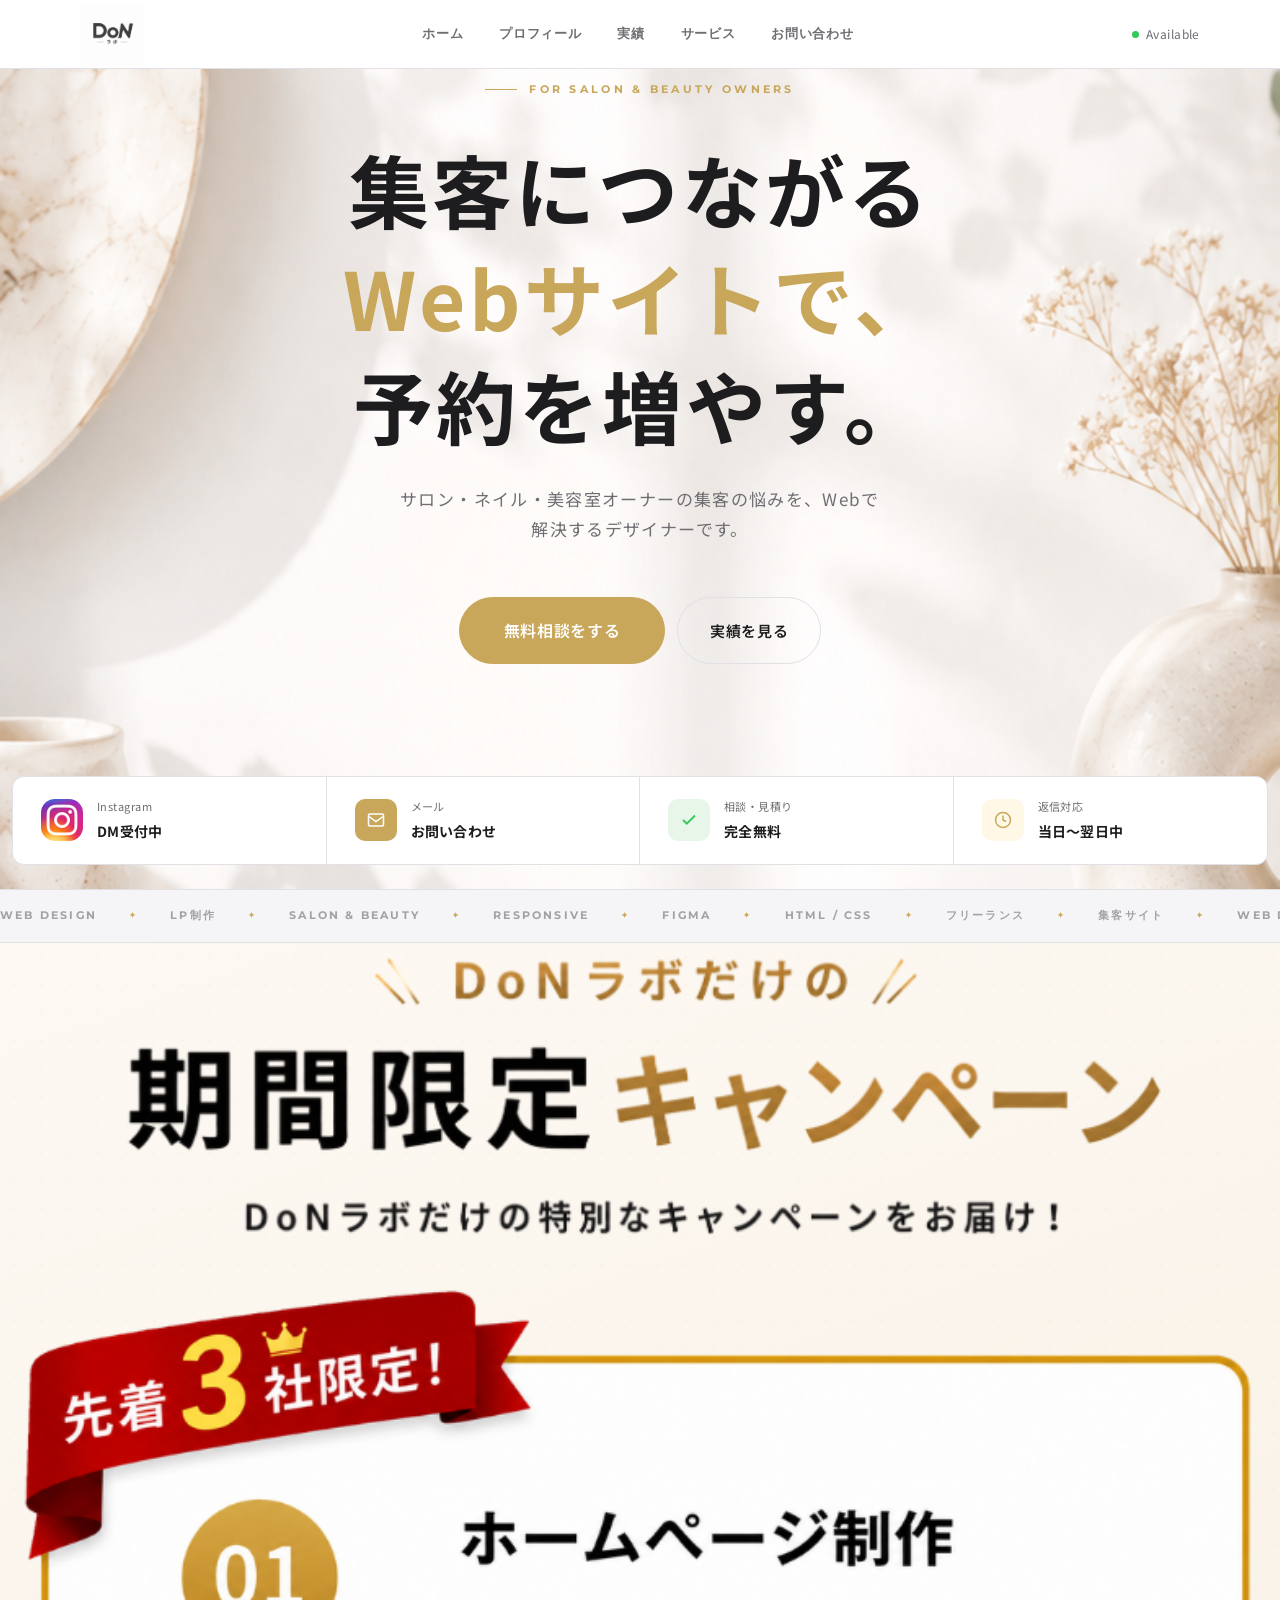
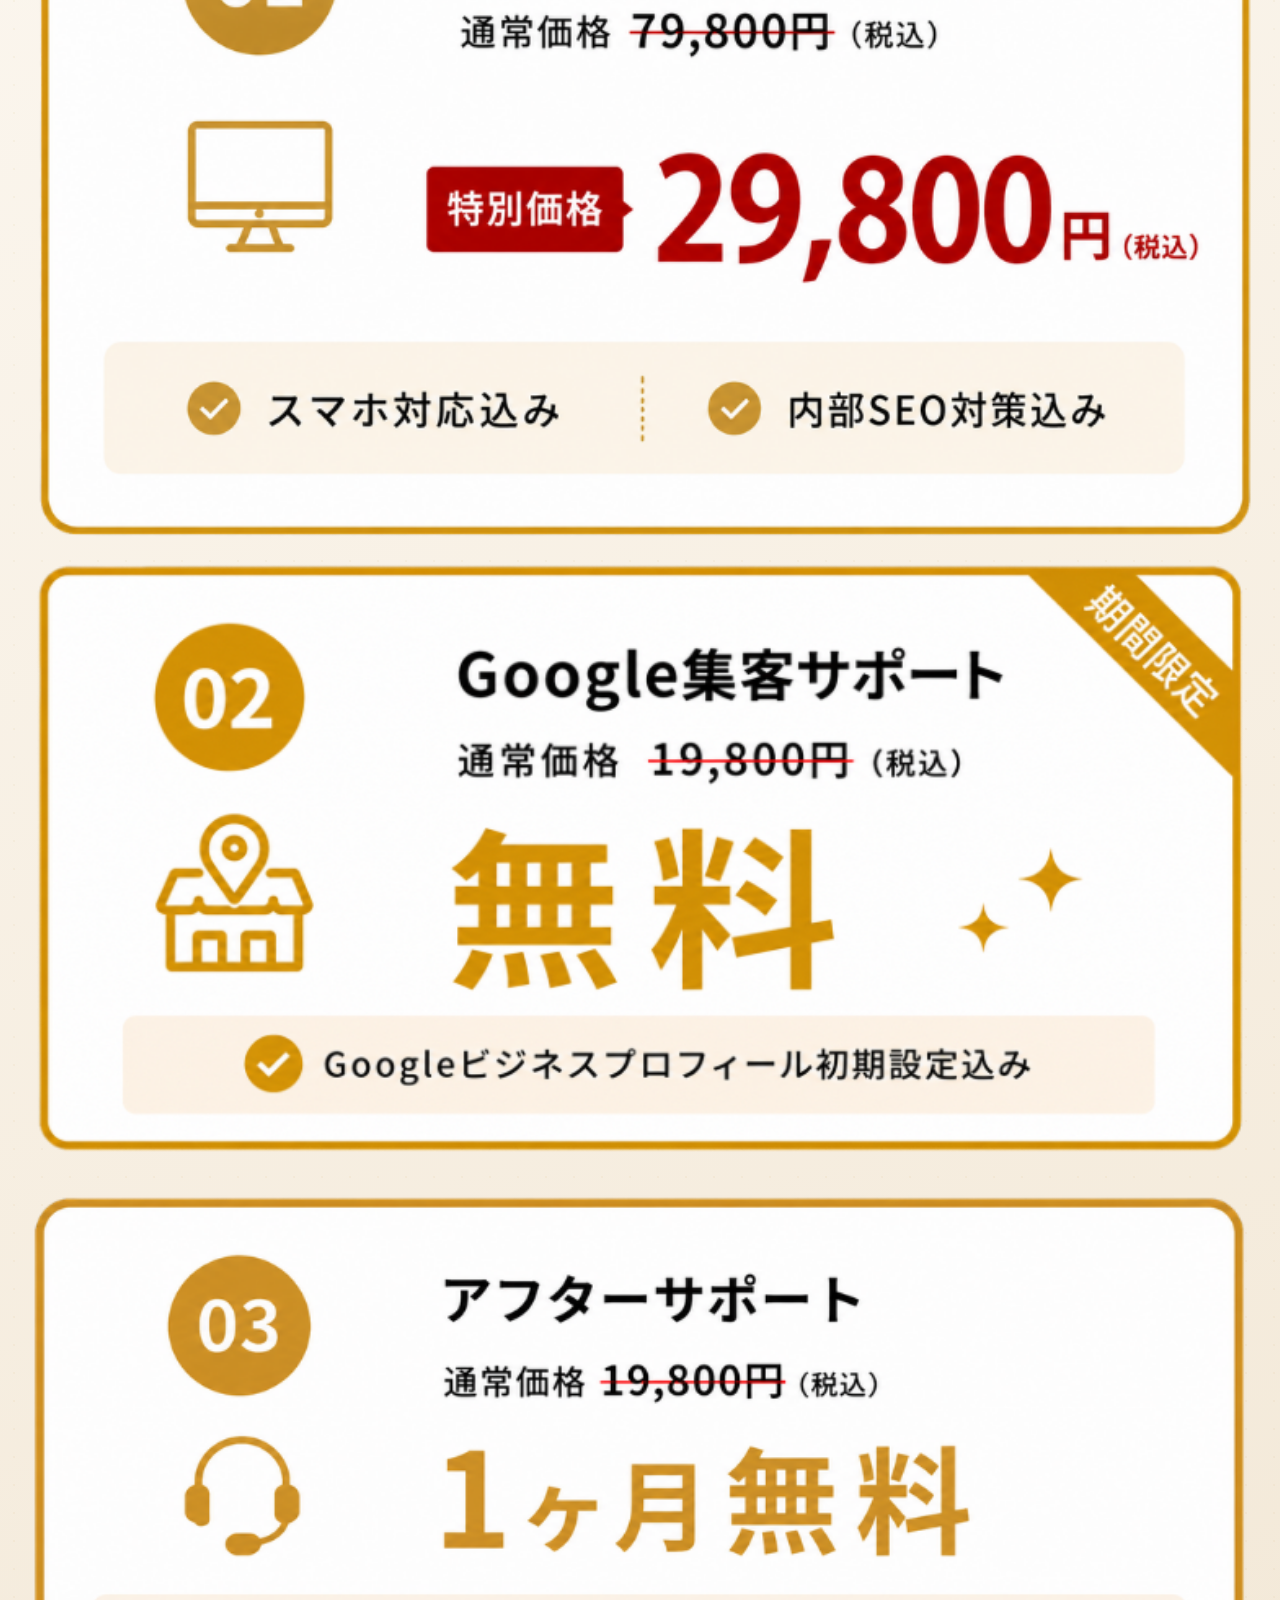
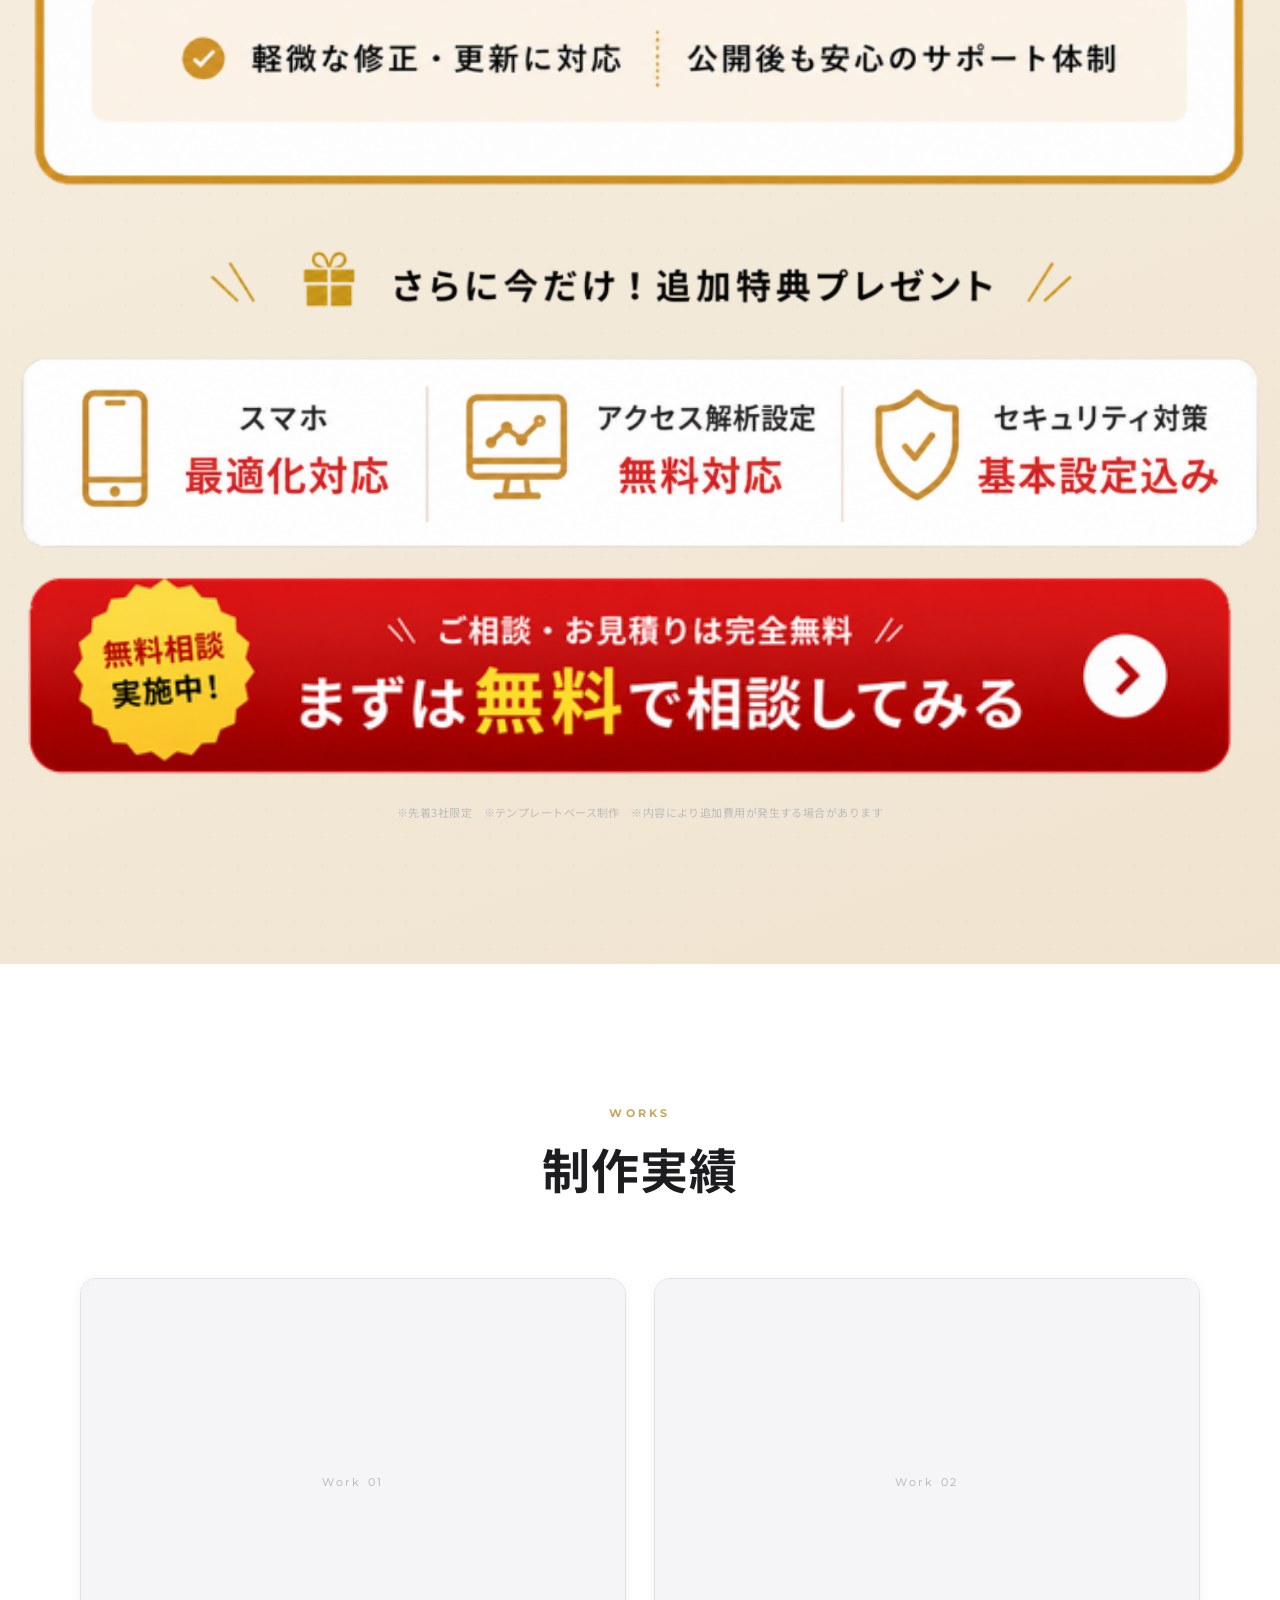
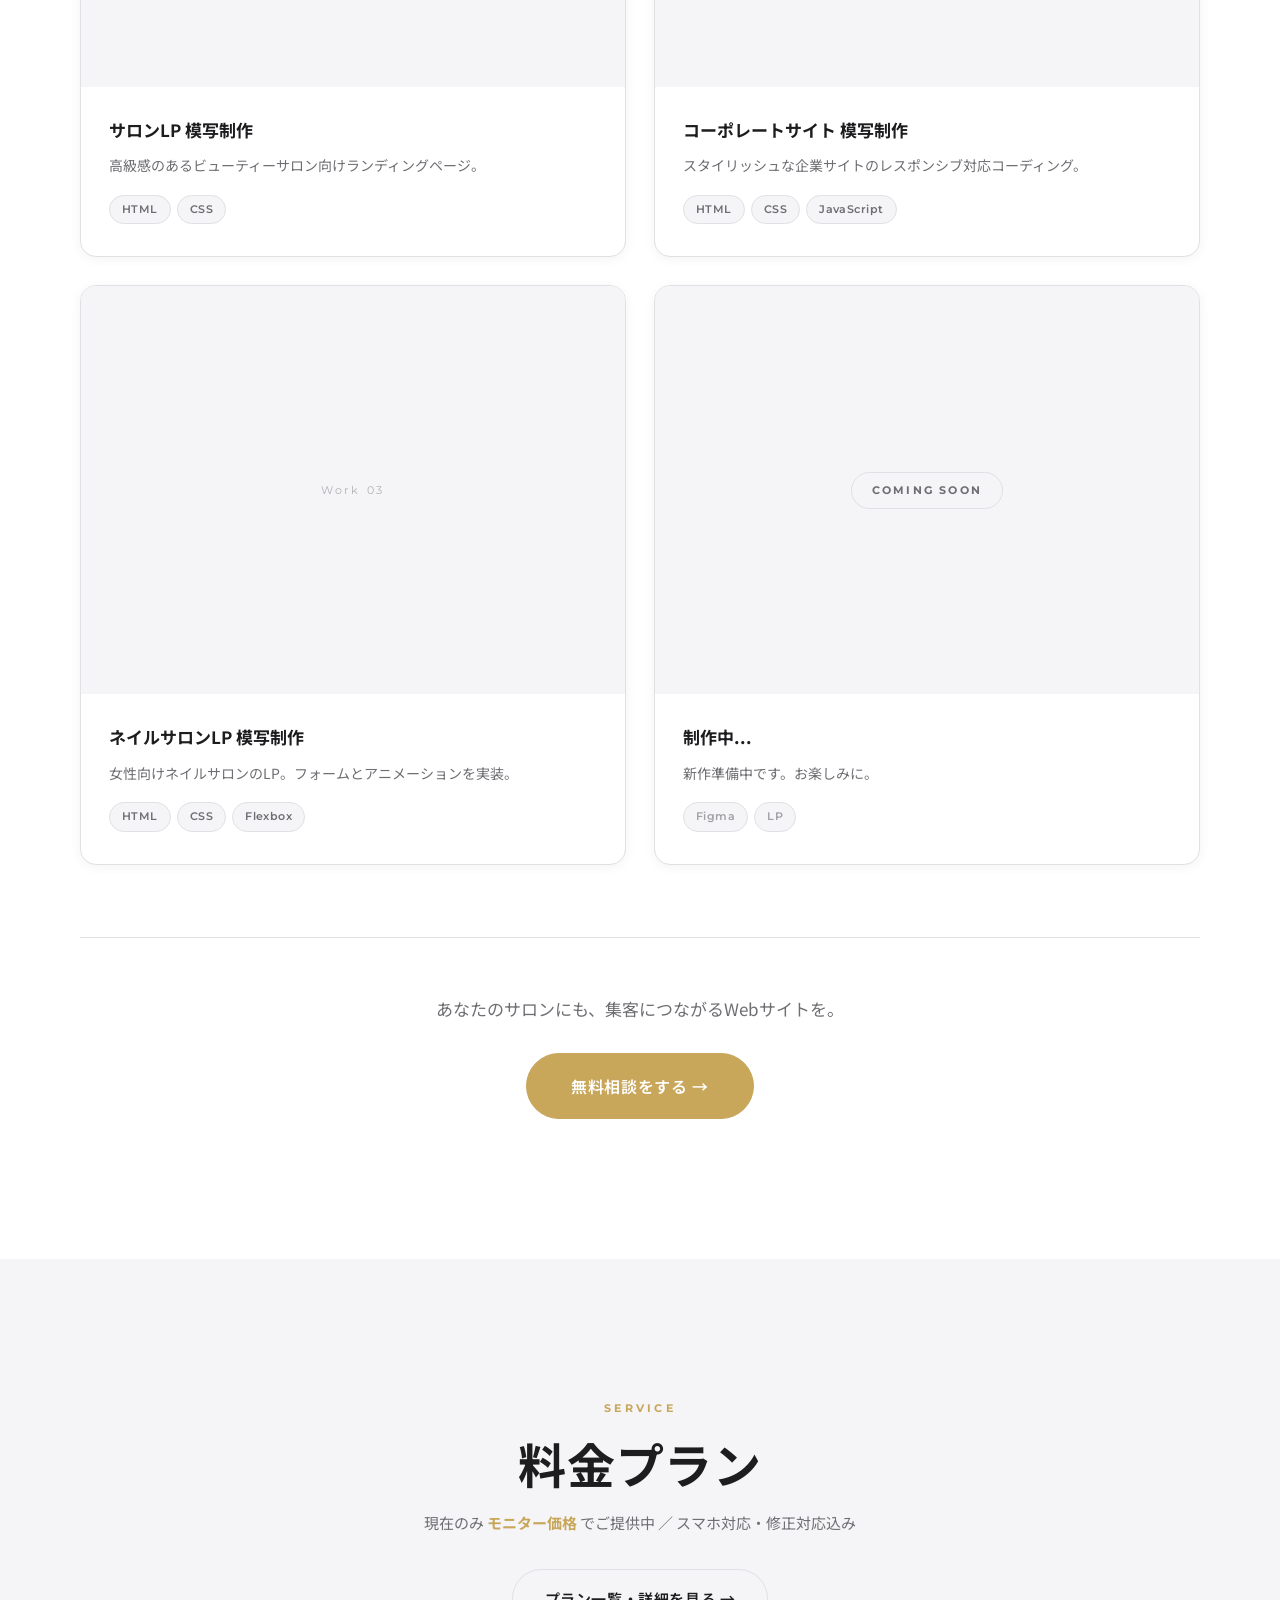
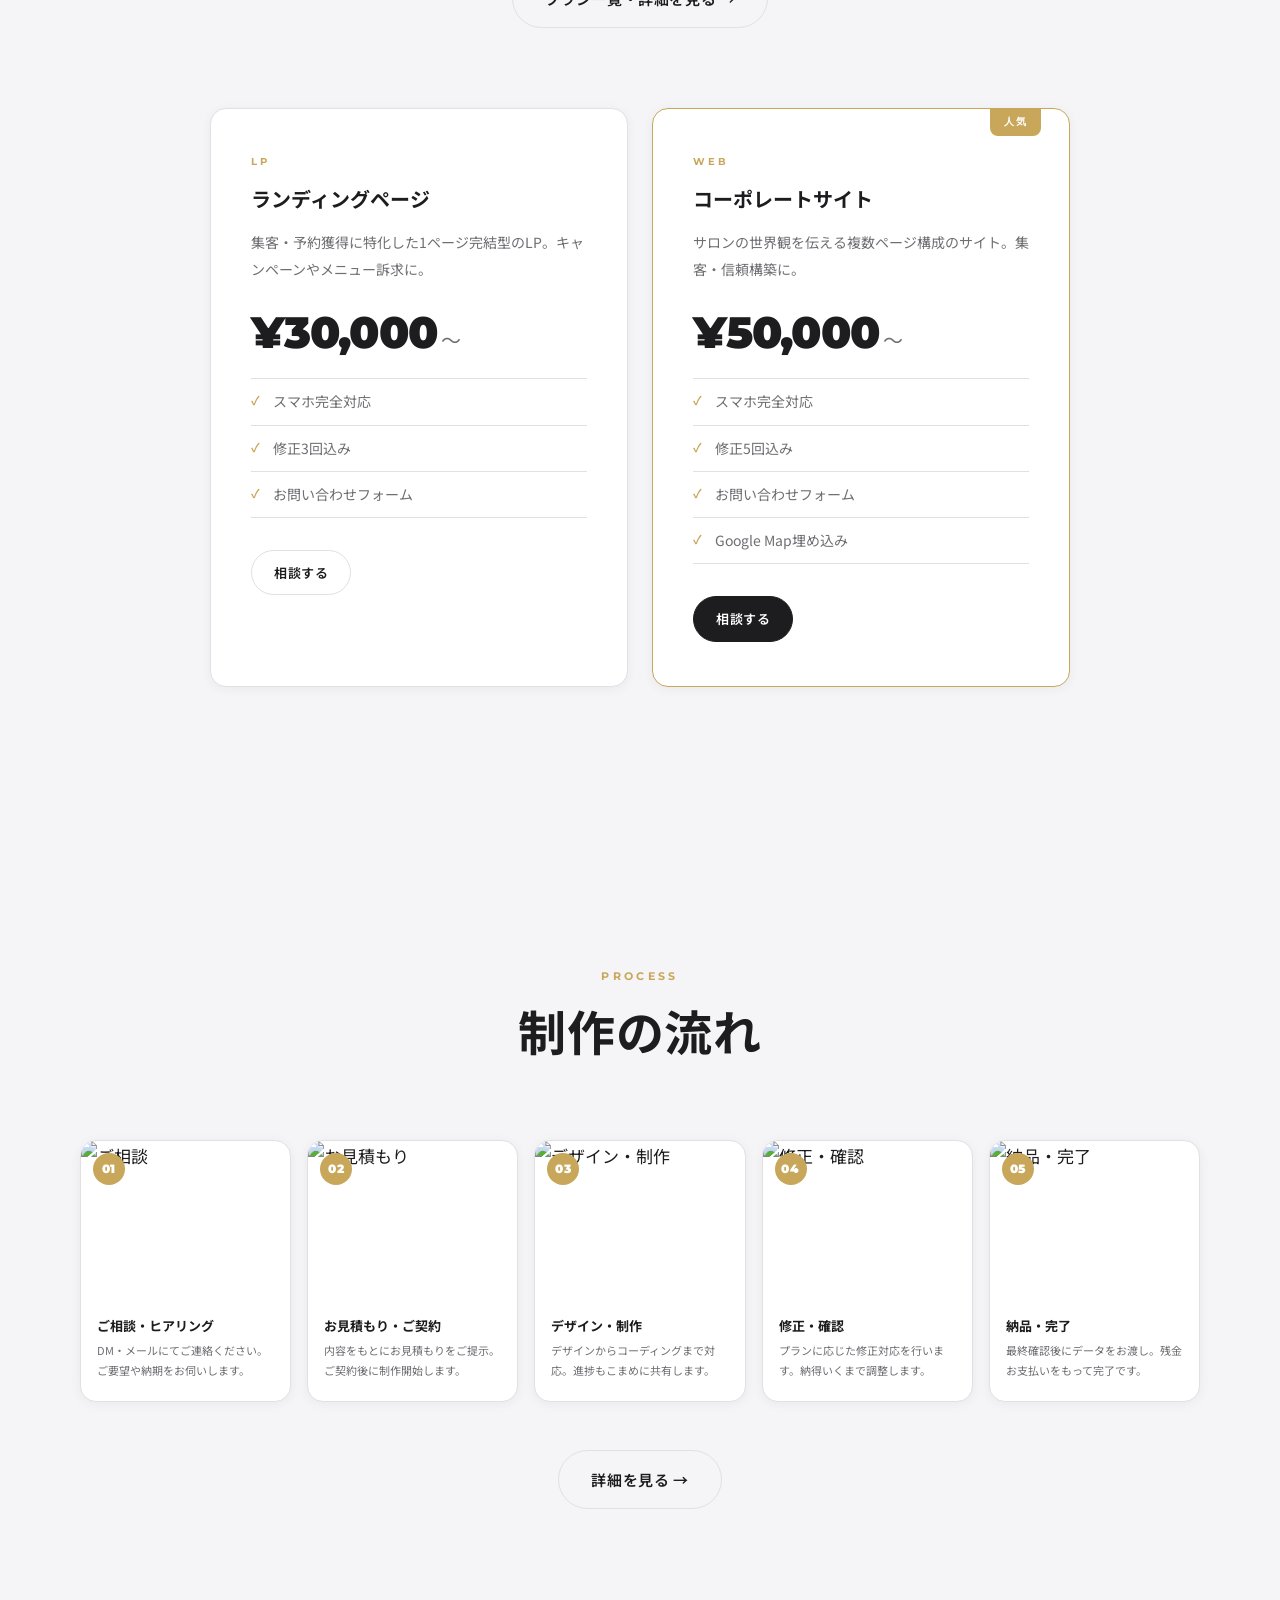
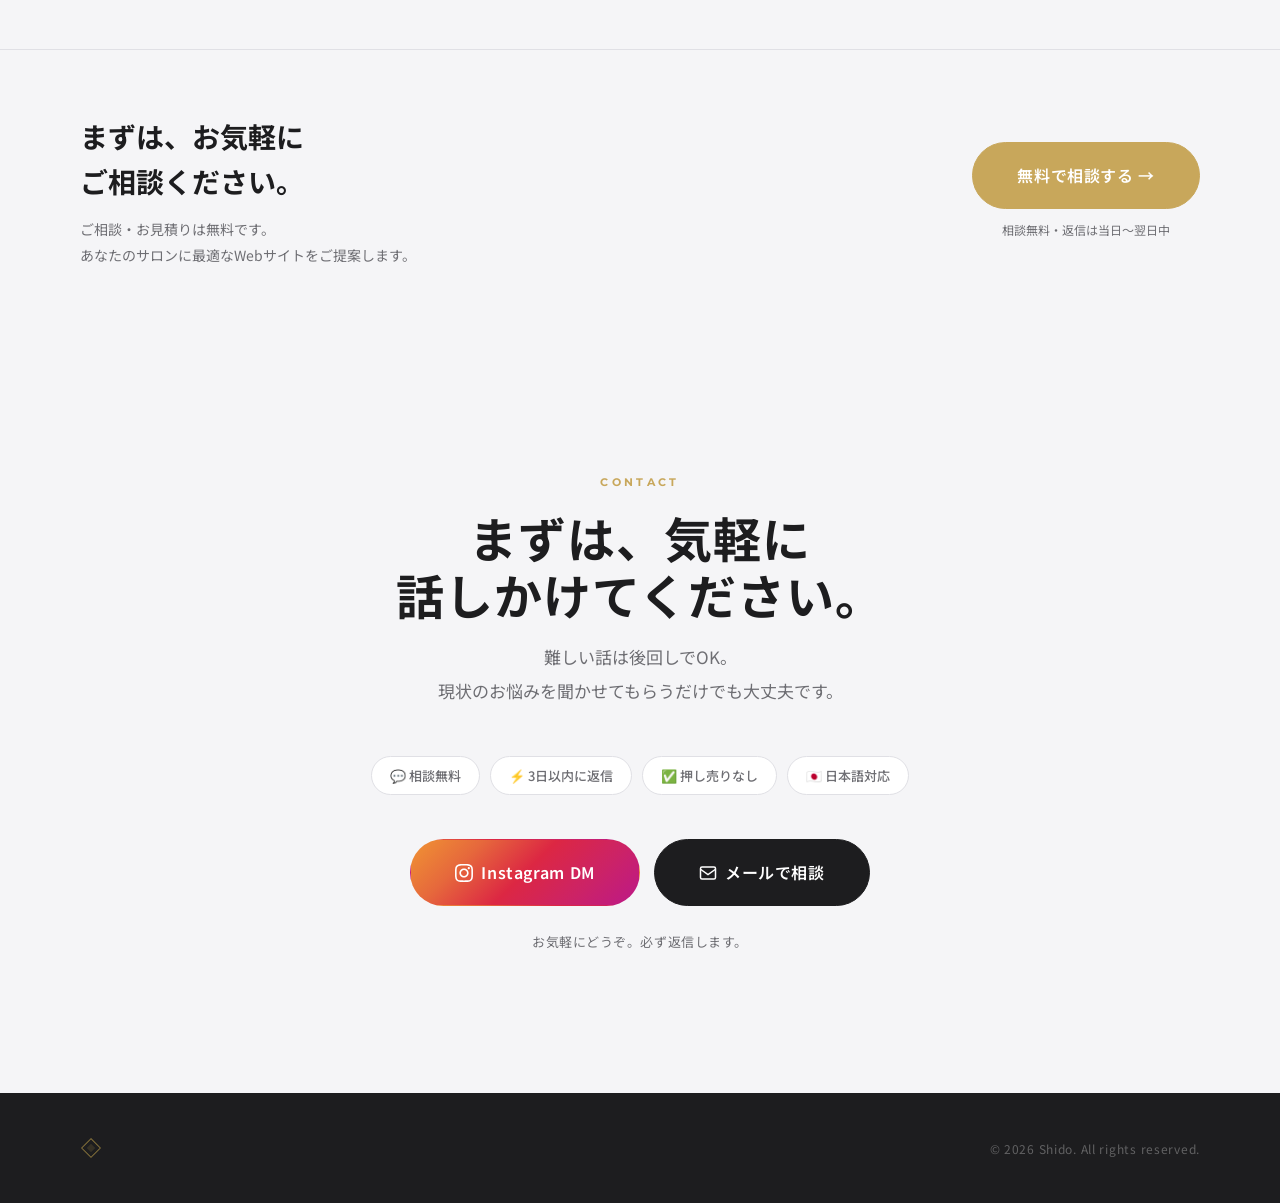
==== commit 0bca1f3c: "Translate mobile nav links to Japanese Co-Authored-By: Claude Sonnet 4.6 <noreply@anthropic.com>" ====
--- a/index.html
+++ b/index.html
@@ -56,11 +56,11 @@
 
   <!-- MOBILE NAV -->
   <div class="mobile-nav" id="mobile-nav">
-    <a href="index.html" class="mobile-link">Home</a>
-    <a href="profile.html" class="mobile-link">Profile</a>
-    <a href="#works" class="mobile-link">Works</a>
-    <a href="plan.html" class="mobile-link">Service</a>
-    <a href="contact.html" class="mobile-link">Contact</a>
+    <a href="index.html" class="mobile-link">ホーム</a>
+    <a href="profile.html" class="mobile-link">プロフィール</a>
+    <a href="#works" class="mobile-link">実績</a>
+    <a href="plan.html" class="mobile-link">サービス</a>
+    <a href="contact.html" class="mobile-link">お問い合わせ</a>
   </div>
 
   <!-- HERO -->
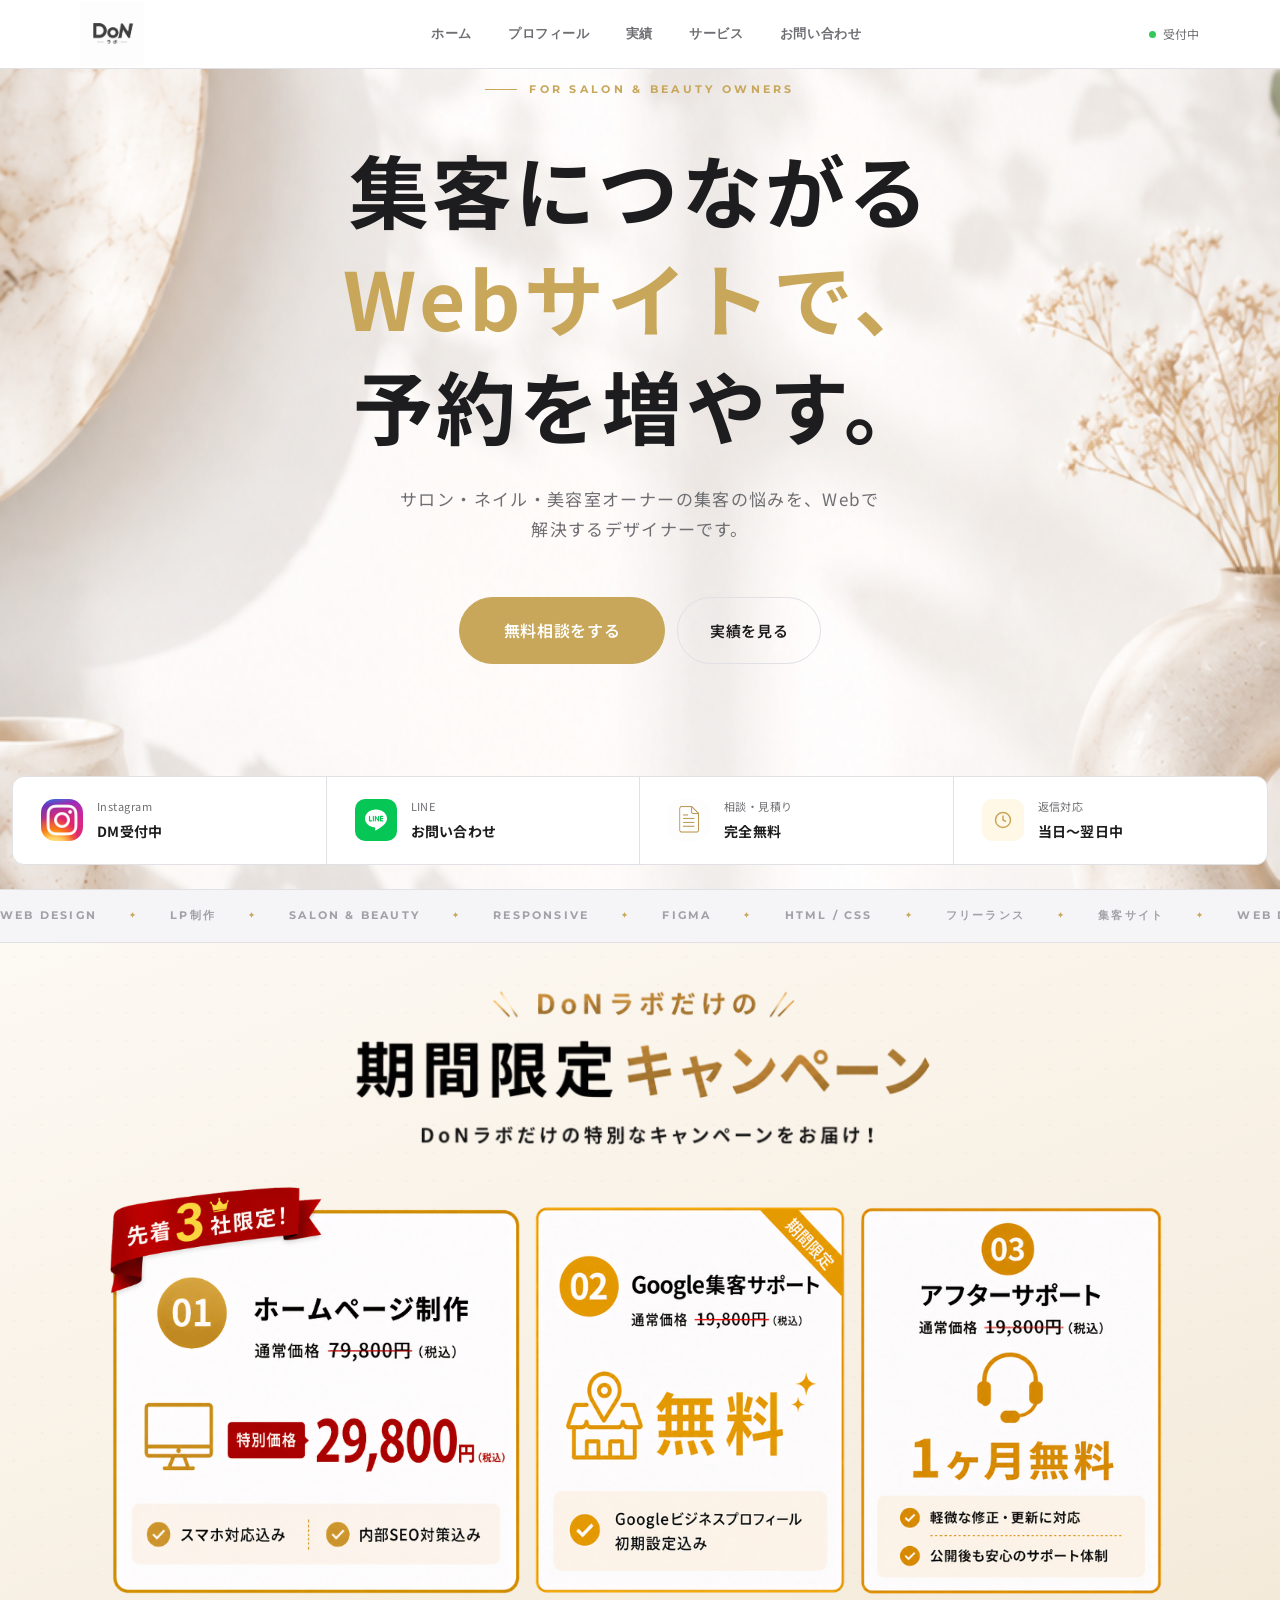
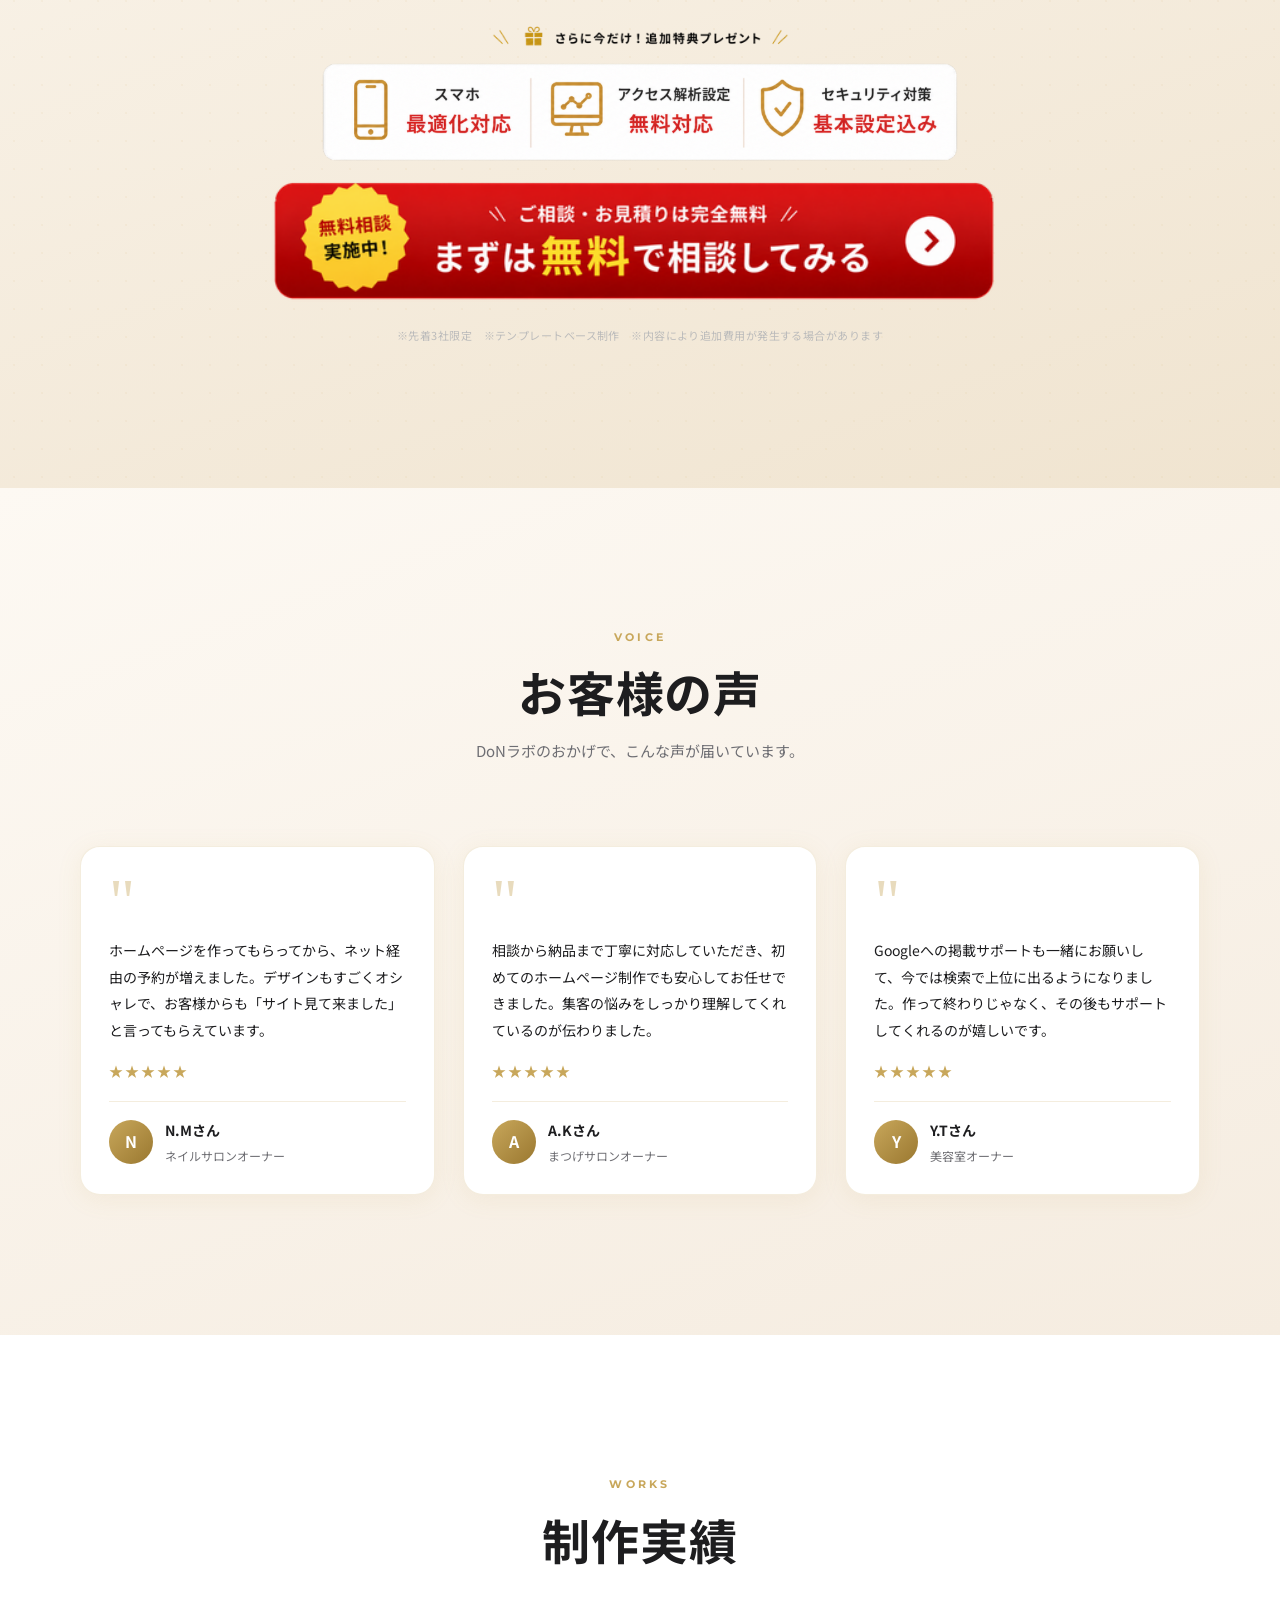
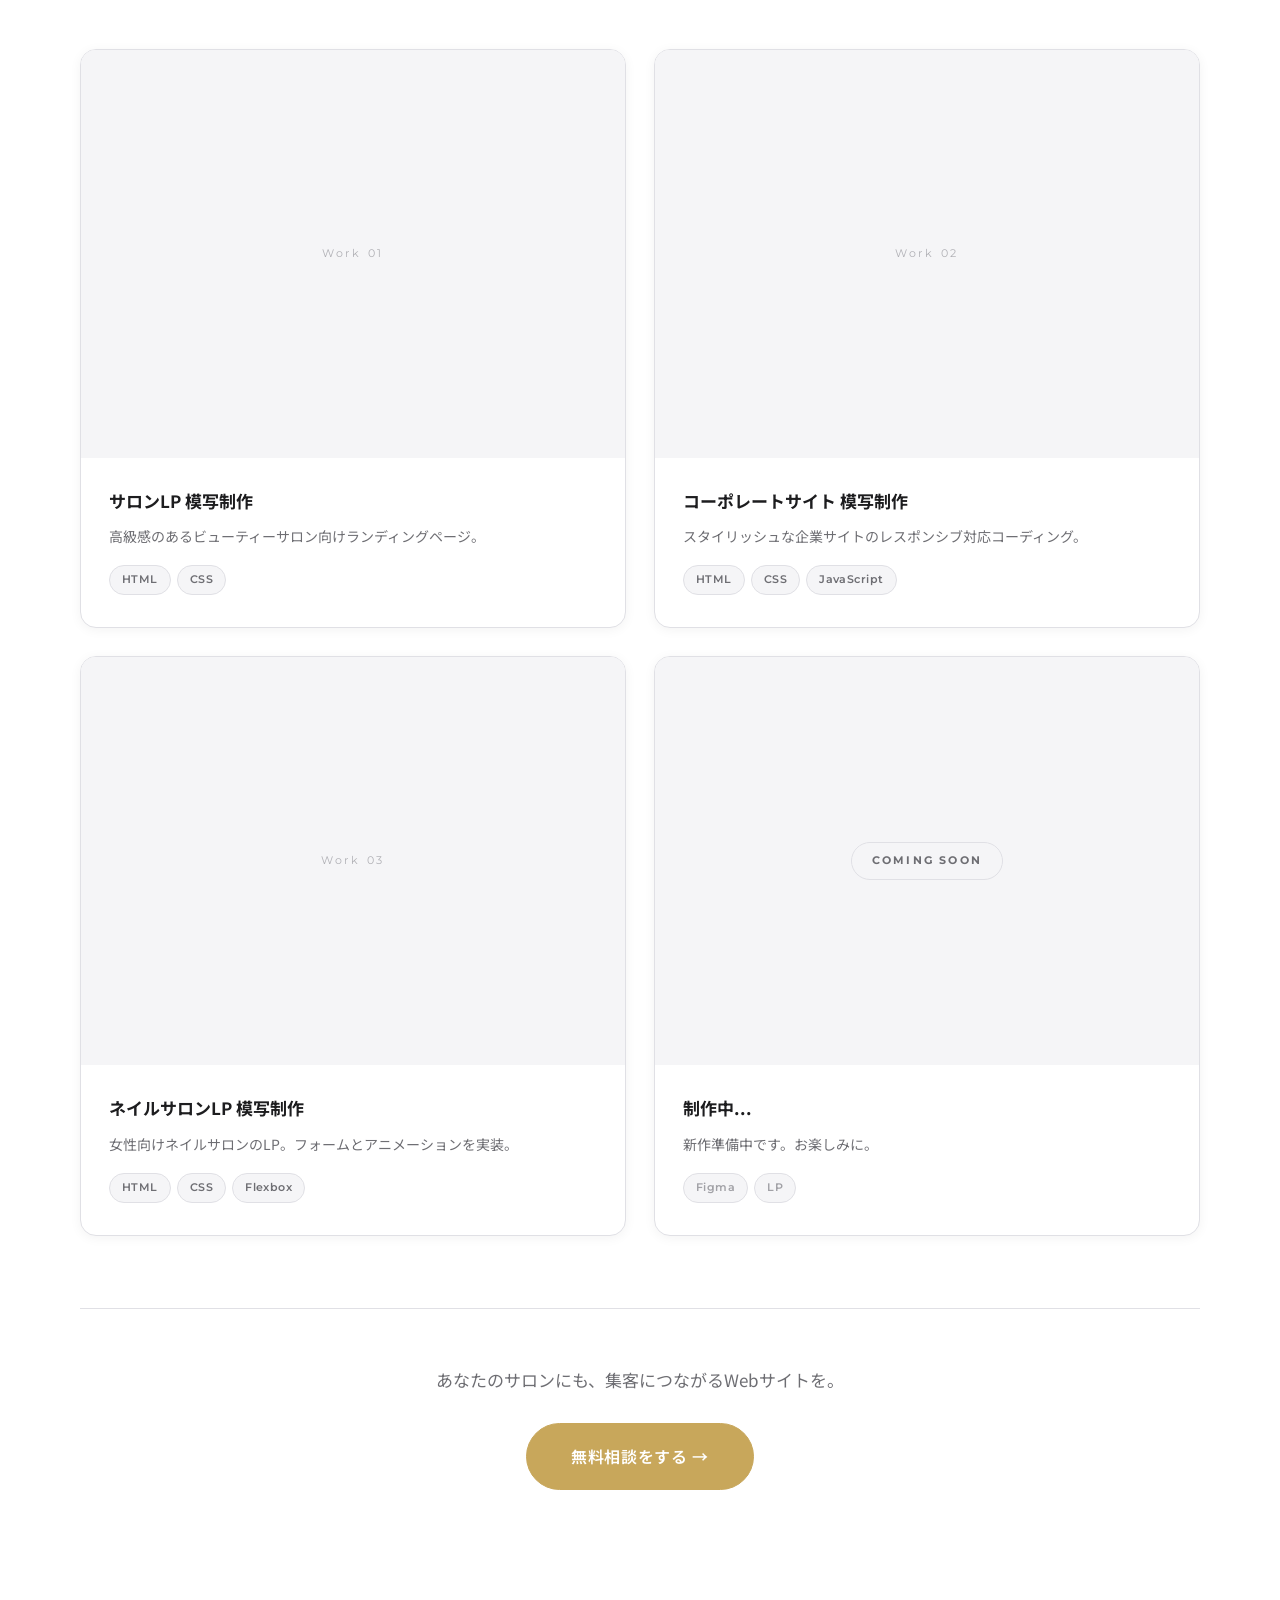
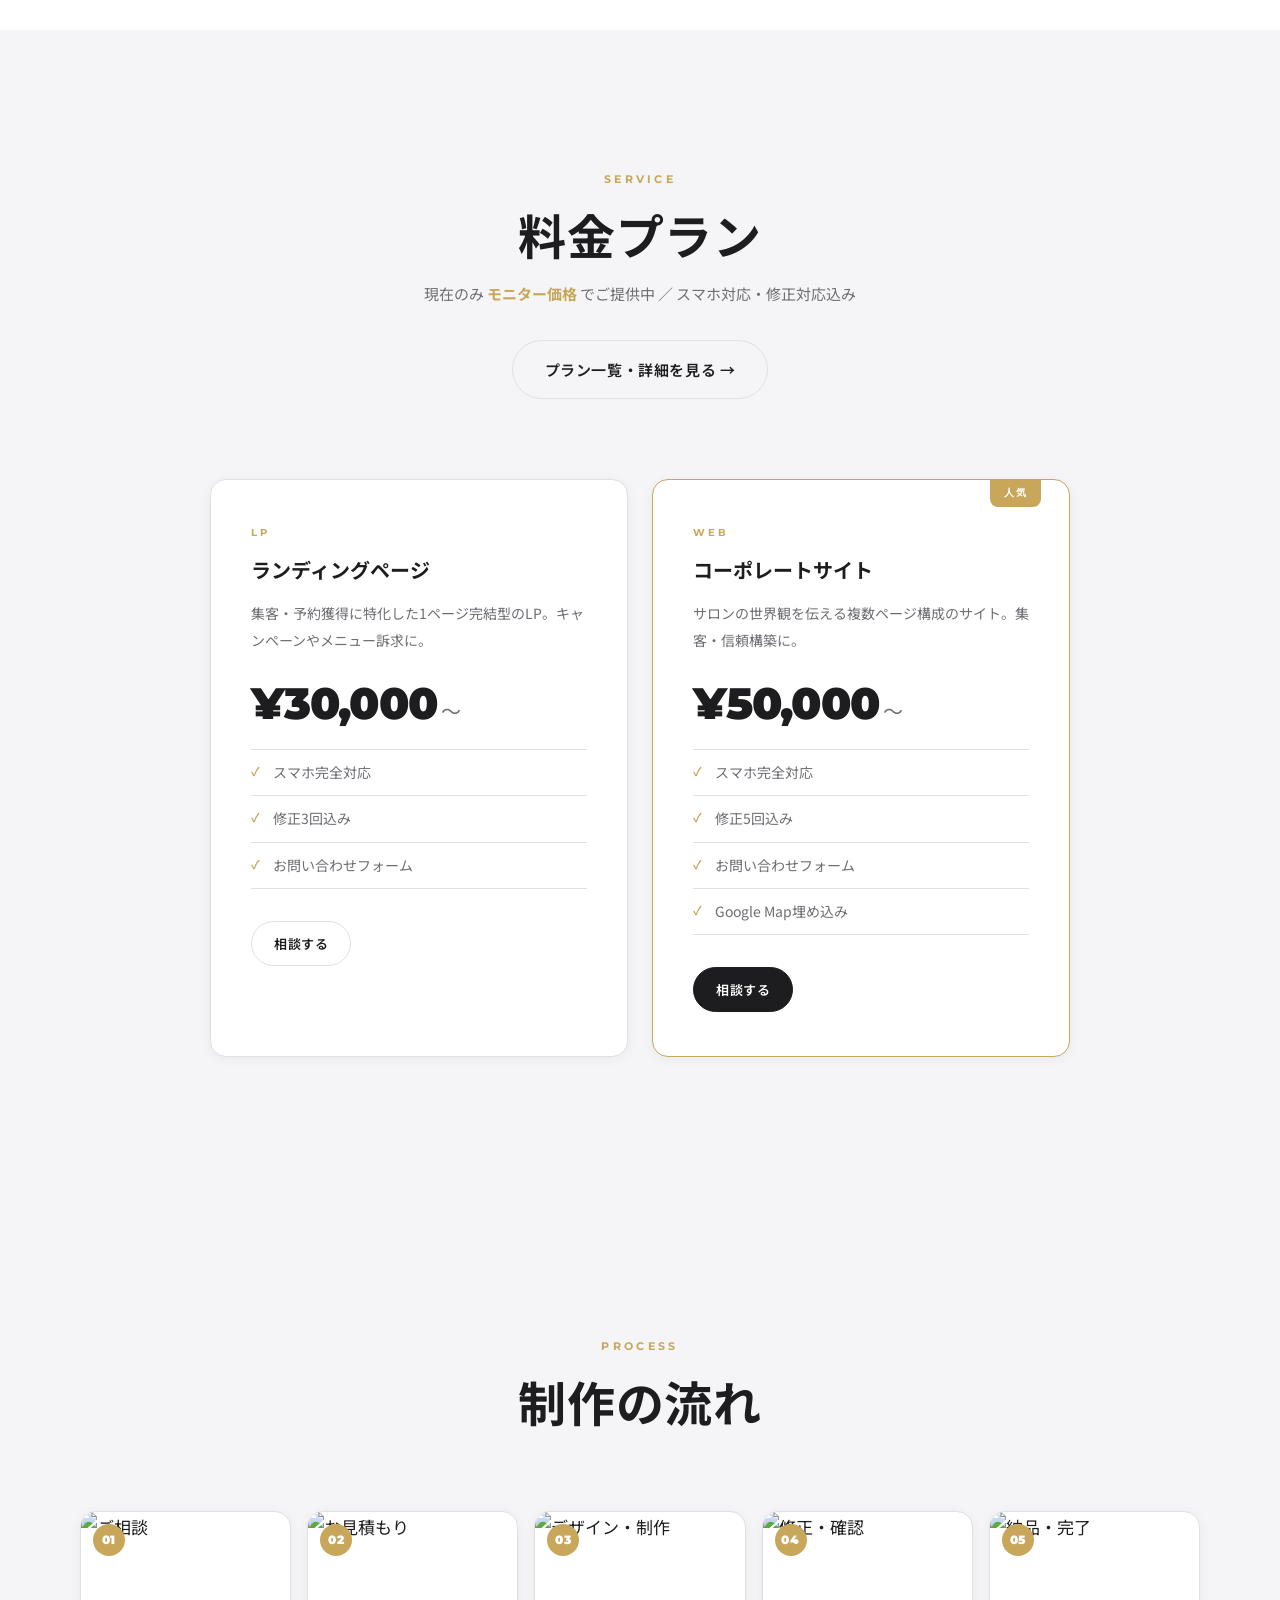
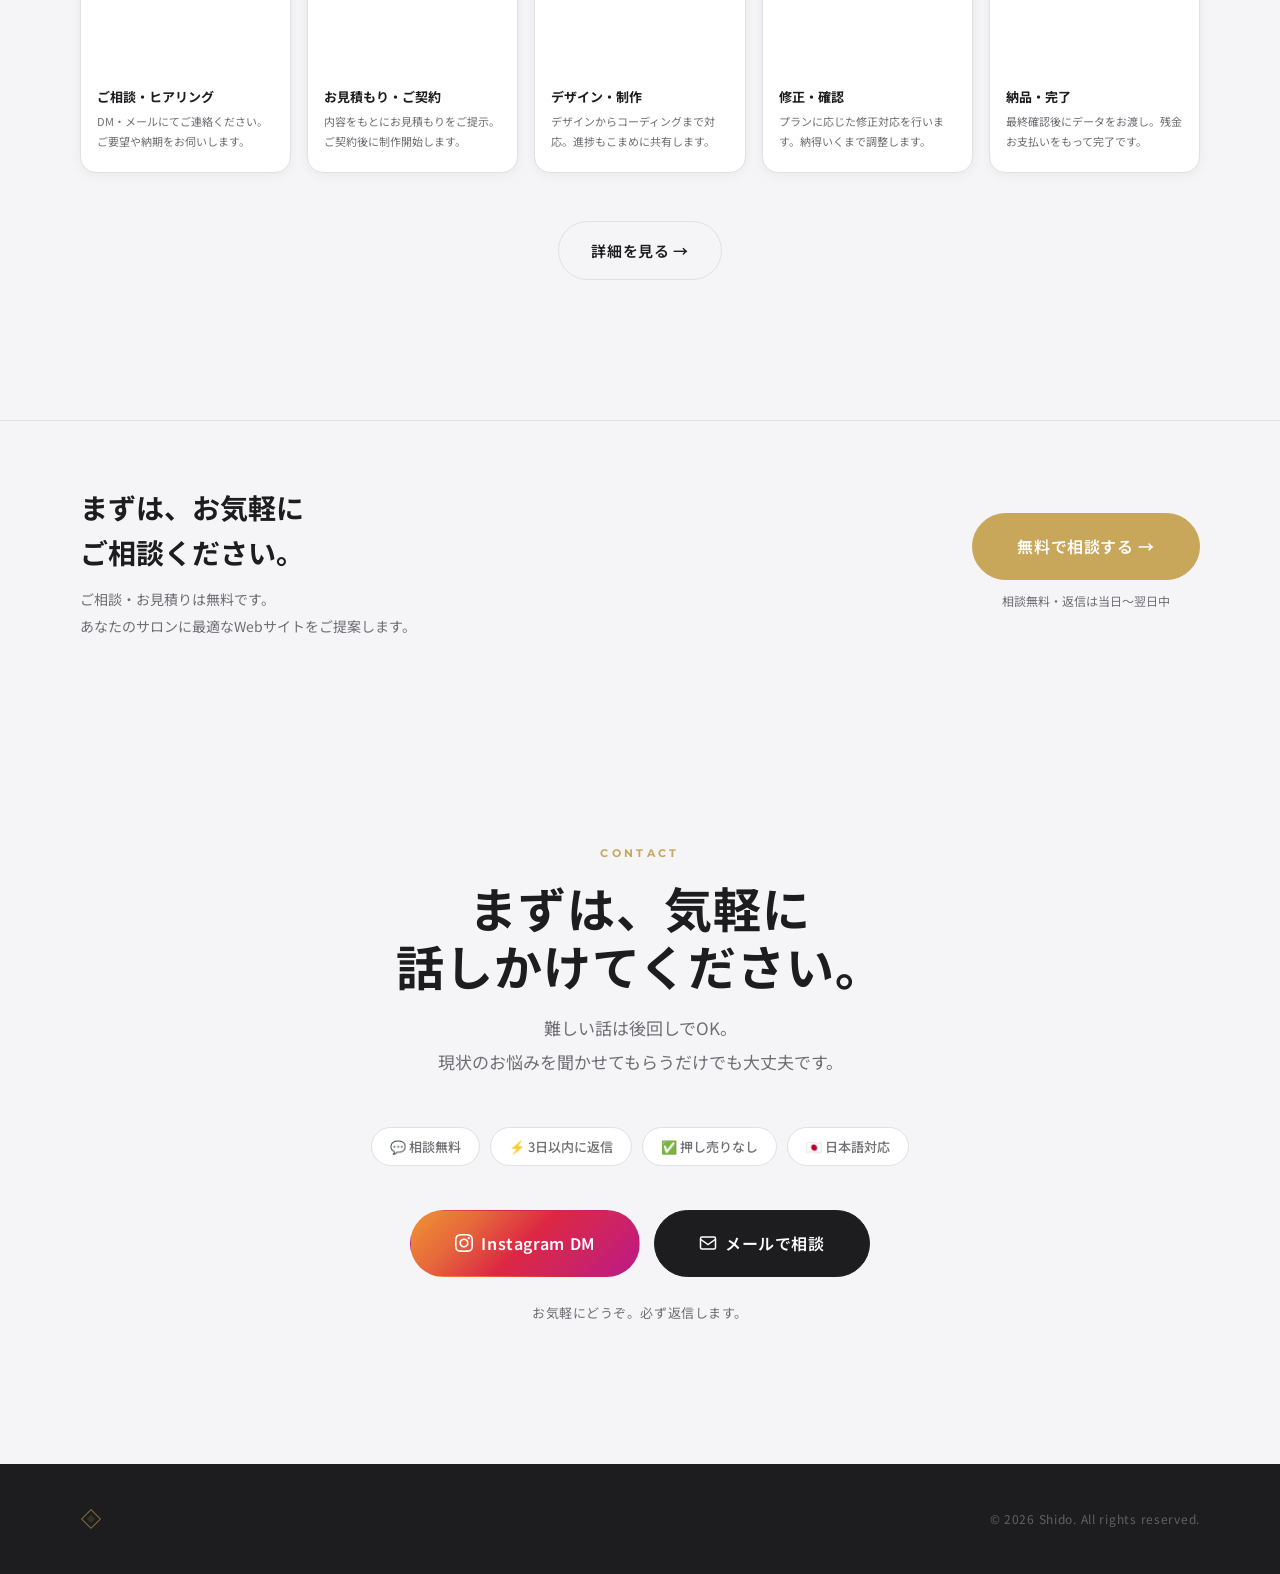
==== commit f23feb2e: "キャンペーンPC版カード追加・trust barアイコン更新・お客様の声セクション追加 - Trust bar: LINEアイコンを公式SVGロゴに変更、相談アイコンをicon.PNGに変更 - キャ" ====
--- a/index.html
+++ b/index.html
@@ -45,7 +45,7 @@
       <div class="header-right">
         <div class="availability">
           <span class="avail-dot"></span>
-          <span class="avail-text">Available</span>
+          <span class="avail-text">受付中</span>
         </div>
         <button class="hamburger" id="hamburger" aria-label="メニュー">
           <span></span><span></span>
@@ -65,10 +65,6 @@
 
   <!-- HERO -->
   <section class="hero" id="home">
-    <div class="hero-orb orb-1"></div>
-    <div class="hero-orb orb-2"></div>
-    <div class="hero-orb orb-3"></div>
-
     <div class="hero-content">
       <div class="hero-label-wrap">
         <span class="label-bar"></span>
@@ -100,18 +96,18 @@
             <span class="trust-bar-value">DM受付中</span>
           </div>
         </a>
-        <a href="mailto:your@email.com" class="trust-bar-item">
-          <div class="trust-bar-icon" style="background:var(--gold);color:#fff">
-            <svg width="18" height="18" viewBox="0 0 24 24" fill="none" stroke="currentColor" stroke-width="2"><rect x="2" y="4" width="20" height="16" rx="2"/><path d="m22 7-10 7L2 7"/></svg>
+        <a href="https://lin.ee/NTV20WZ" class="trust-bar-item" target="_blank" rel="noopener">
+          <div class="trust-bar-icon" style="background:#06C755;display:flex;align-items:center;justify-content:center">
+            <svg width="22" height="22" viewBox="0 0 24 24" fill="white" xmlns="http://www.w3.org/2000/svg"><path d="M19.365 9.863c.349 0 .63.285.63.63 0 .345-.281.63-.63.63H17.61v1.125h1.755c.349 0 .63.283.63.63 0 .344-.281.629-.63.629h-2.386c-.345 0-.627-.285-.627-.629V8.108c0-.345.282-.63.63-.63h2.386c.346 0 .627.285.627.63 0 .349-.281.63-.63.63H17.61v1.125h1.755zm-3.855 3.016c0 .27-.174.51-.432.596-.064.021-.133.031-.199.031-.211 0-.391-.09-.51-.25l-2.443-3.317v2.94c0 .344-.279.629-.631.629-.346 0-.626-.285-.626-.629V8.108c0-.27.173-.51.43-.595.06-.023.136-.033.194-.033.195 0 .375.104.495.254l2.462 3.33V8.108c0-.345.282-.63.63-.63.345 0 .63.285.63.63v4.771zm-5.741 0c0 .344-.282.629-.631.629-.345 0-.627-.285-.627-.629V8.108c0-.345.282-.63.63-.63.346 0 .628.285.628.63v4.771zm-2.466.629H4.917c-.345 0-.63-.285-.63-.629V8.108c0-.345.285-.63.63-.63.348 0 .63.285.63.63v4.141h1.756c.348 0 .629.283.629.63 0 .344-.282.629-.629.629M24 10.314C24 4.943 18.615.572 12 .572S0 4.943 0 10.314c0 4.811 4.27 8.842 10.035 9.608.391.082.923.258 1.058.59.12.301.079.766.038 1.08l-.164 1.02c-.045.301-.24 1.186 1.049.645 1.291-.539 6.916-4.078 9.436-6.975C23.176 14.393 24 12.458 24 10.314"/></svg>
           </div>
           <div>
-            <span class="trust-bar-label">メール</span>
+            <span class="trust-bar-label">LINE</span>
             <span class="trust-bar-value">お問い合わせ</span>
           </div>
         </a>
         <div class="trust-bar-item">
-          <div class="trust-bar-icon" style="background:#e8f5e9;color:#34c759">
-            <svg width="18" height="18" viewBox="0 0 24 24" fill="none" stroke="currentColor" stroke-width="2.5"><path d="M20 6L9 17l-5-5"/></svg>
+          <div class="trust-bar-icon" style="background:none;padding:0;overflow:hidden;border-radius:14px">
+            <img src="images/icon.PNG" alt="相談・見積り" style="display:block;width:100%;height:100%;object-fit:cover">
           </div>
           <div>
             <span class="trust-bar-label">相談・見積り</span>
@@ -168,9 +164,18 @@
   <section class="campaign-v2 section" id="campaign">
     <div class="cv2-images reveal-up">
       <img src="images/campaign/campaign-title.png" alt="DoNラボだけの期間限定キャンペーン">
-      <img src="images/campaign/campaign-01.png" alt="ホームページ制作キャンペーン" class="cv2-slide">
-      <img src="images/campaign/campaign-02.png" alt="Google集客サポートキャンペーン" class="cv2-slide">
-      <img src="images/campaign/campaign-03.png" alt="アフターサポートキャンペーン" class="cv2-slide">
+      <!-- PC: 3枚横並び -->
+      <div class="cv2-pc-row">
+        <img src="images/campaign/campaign-pc-01.png" alt="ホームページ制作キャンペーン">
+        <img src="images/campaign/campaign-pc-02.png" alt="Google集客サポートキャンペーン">
+        <img src="images/campaign/campaign-pc-03.png" alt="アフターサポートキャンペーン">
+      </div>
+      <!-- モバイル: 既存の縦並び -->
+      <div class="cv2-mobile-cards">
+        <img src="images/campaign/campaign-01.png" alt="ホームページ制作キャンペーン" class="cv2-slide">
+        <img src="images/campaign/campaign-02.png" alt="Google集客サポートキャンペーン" class="cv2-slide">
+        <img src="images/campaign/campaign-03.png" alt="アフターサポートキャンペーン" class="cv2-slide">
+      </div>
       <img src="images/campaign/campaign-bonus.png" alt="さらに今だけ！追加特典プレゼント" class="cv2-bonus-label">
       <img src="images/campaign/campaign-05.png" alt="キャンペーン詳細" class="cv2-bonus-img">
       <a href="contact.html" class="cv2-cta-img cv2-slide">
@@ -180,6 +185,59 @@
     <p class="cv2-notes">
       ※先着3社限定　※テンプレートベース制作　※内容により追加費用が発生する場合があります
     </p>
+  </section>
+
+  <!-- VOICES -->
+  <section class="voices section" id="voices">
+    <div class="container">
+      <div class="section-header">
+        <div class="section-eyebrow reveal-up">Voice</div>
+        <h2 class="section-heading split-title reveal-up">お客様の声</h2>
+        <p class="section-note reveal-up">DoNラボのおかげで、こんな声が届いています。</p>
+      </div>
+      <div class="voices-grid">
+
+        <div class="voice-card reveal-up" style="--di:0s">
+          <div class="voice-quote">"</div>
+          <p class="voice-text">ホームページを作ってもらってから、ネット経由の予約が増えました。デザインもすごくオシャレで、お客様からも「サイト見て来ました」と言ってもらえています。</p>
+          <div class="voice-stars">★★★★★</div>
+          <div class="voice-author">
+            <div class="voice-avatar">N</div>
+            <div>
+              <div class="voice-name">N.Mさん</div>
+              <div class="voice-type">ネイルサロンオーナー</div>
+            </div>
+          </div>
+        </div>
+
+        <div class="voice-card reveal-up" style="--di:0.15s">
+          <div class="voice-quote">"</div>
+          <p class="voice-text">相談から納品まで丁寧に対応していただき、初めてのホームページ制作でも安心してお任せできました。集客の悩みをしっかり理解してくれているのが伝わりました。</p>
+          <div class="voice-stars">★★★★★</div>
+          <div class="voice-author">
+            <div class="voice-avatar">A</div>
+            <div>
+              <div class="voice-name">A.Kさん</div>
+              <div class="voice-type">まつげサロンオーナー</div>
+            </div>
+          </div>
+        </div>
+
+        <div class="voice-card reveal-up" style="--di:0.3s">
+          <div class="voice-quote">"</div>
+          <p class="voice-text">Googleへの掲載サポートも一緒にお願いして、今では検索で上位に出るようになりました。作って終わりじゃなく、その後もサポートしてくれるのが嬉しいです。</p>
+          <div class="voice-stars">★★★★★</div>
+          <div class="voice-author">
+            <div class="voice-avatar">Y</div>
+            <div>
+              <div class="voice-name">Y.Tさん</div>
+              <div class="voice-type">美容室オーナー</div>
+            </div>
+          </div>
+        </div>
+
+      </div>
+    </div>
   </section>
 
   <!-- WORKS -->
@@ -445,7 +503,7 @@
   <!-- FOOTER -->
   <footer class="footer">
     <div class="container footer-inner">
-      <p class="footer-logo"><svg width="22" height="22" viewBox="0 0 26 26" fill="none" xmlns="http://www.w3.org/2000/svg"><path d="M13 2L24 13L13 24L2 13Z" stroke="#c9a84c" stroke-width="1.2"/><path d="M13 8L18 13L13 18L8 13Z" fill="rgba(201,168,76,0.25)"/></svg></p>
+      <div class="footer-logo"><svg width="22" height="22" viewBox="0 0 26 26" fill="none" xmlns="http://www.w3.org/2000/svg"><path d="M13 2L24 13L13 24L2 13Z" stroke="#c9a84c" stroke-width="1.2"/><path d="M13 8L18 13L13 18L8 13Z" fill="rgba(201,168,76,0.25)"/></svg></div>
       <p class="footer-copy">&copy; 2026 Shido. All rights reserved.</p>
     </div>
   </footer>
--- a/css/index.css
+++ b/css/index.css
@@ -407,6 +407,60 @@
   max-width: 100%;
   height: auto;
 }
+
+/* PC: 3枚横並び */
+.cv2-pc-row {
+  display: flex;
+  gap: 12px;
+  align-items: stretch;
+  width: 100%;
+}
+.cv2-pc-row img {
+  flex: 1 1 0;
+  min-width: 0;
+  width: 0;
+  height: auto;
+  display: block;
+  object-fit: contain;
+}
+.cv2-pc-row img:first-child {
+  flex: 1.32 1 0;
+}
+.cv2-mobile-cards {
+  display: none;
+}
+
+@media (min-width: 769px) {
+  .cv2-images {
+    max-width: 1100px;
+    width: calc(100% - 40px);
+    margin: 0 auto;
+    box-sizing: border-box;
+  }
+  .cv2-images > img:first-child {
+    max-width: 65%;
+    margin-top: 40px;
+  }
+  .cv2-cta-img {
+    width: 70% !important;
+    max-width: 70% !important;
+    margin-left: auto;
+    margin-right: auto;
+  }
+}
+
+@media (max-width: 768px) {
+  .cv2-pc-row {
+    display: none;
+  }
+  .cv2-mobile-cards {
+    display: block;
+  }
+  .cv2-mobile-cards img {
+    width: 100%;
+    height: auto;
+  }
+}
 .cv2-images img:nth-child(3) {
   margin-bottom: -2px;
 }
@@ -417,6 +471,15 @@
 }
 .cv2-bonus-img {
   margin-bottom: 12px;
+}
+@media (min-width: 769px) {
+  .cv2-bonus-label {
+    width: 30% !important;
+  }
+  .cv2-bonus-img {
+    width: 60% !important;
+    max-width: 60% !important;
+  }
 }
 .cv2-images img:nth-child(4) {
   margin-bottom: 0;
@@ -508,6 +571,82 @@
     width: 100%;
     max-width: 360px;
     justify-content: center;
+  }
+}
+
+/* ===== VOICES ===== */
+.voices {
+  background: linear-gradient(160deg, #fdf9f3 0%, #f5ece0 100%);
+}
+.voices-grid {
+  display: grid;
+  grid-template-columns: repeat(3, 1fr);
+  gap: 28px;
+}
+.voice-card {
+  background: #fff;
+  border-radius: 20px;
+  padding: 36px 28px 28px;
+  box-shadow: 0 4px 24px rgba(200,167,91,0.1);
+  border: 1px solid rgba(200,167,91,0.2);
+  display: flex;
+  flex-direction: column;
+  gap: 16px;
+  position: relative;
+}
+.voice-quote {
+  font-size: 64px;
+  line-height: 0.6;
+  color: var(--gold);
+  font-family: Georgia, serif;
+  opacity: 0.4;
+}
+.voice-text {
+  font-size: 14px;
+  line-height: 1.9;
+  color: var(--text);
+  flex: 1;
+}
+.voice-stars {
+  color: var(--gold);
+  font-size: 14px;
+  letter-spacing: 2px;
+}
+.voice-author {
+  display: flex;
+  align-items: center;
+  gap: 12px;
+  padding-top: 16px;
+  border-top: 1px solid rgba(200,167,91,0.2);
+}
+.voice-avatar {
+  width: 44px;
+  height: 44px;
+  border-radius: 50%;
+  background: linear-gradient(135deg, var(--gold), var(--gold-d));
+  color: #fff;
+  font-weight: 700;
+  font-size: 16px;
+  display: flex;
+  align-items: center;
+  justify-content: center;
+  flex-shrink: 0;
+}
+.voice-name {
+  font-weight: 700;
+  font-size: 14px;
+  color: var(--text);
+}
+.voice-type {
+  font-size: 12px;
+  color: var(--muted);
+  margin-top: 2px;
+}
+
+@media (max-width: 768px) {
+  .voices-grid {
+    grid-template-columns: 1fr;
+    gap: 20px;
   }
 }
 
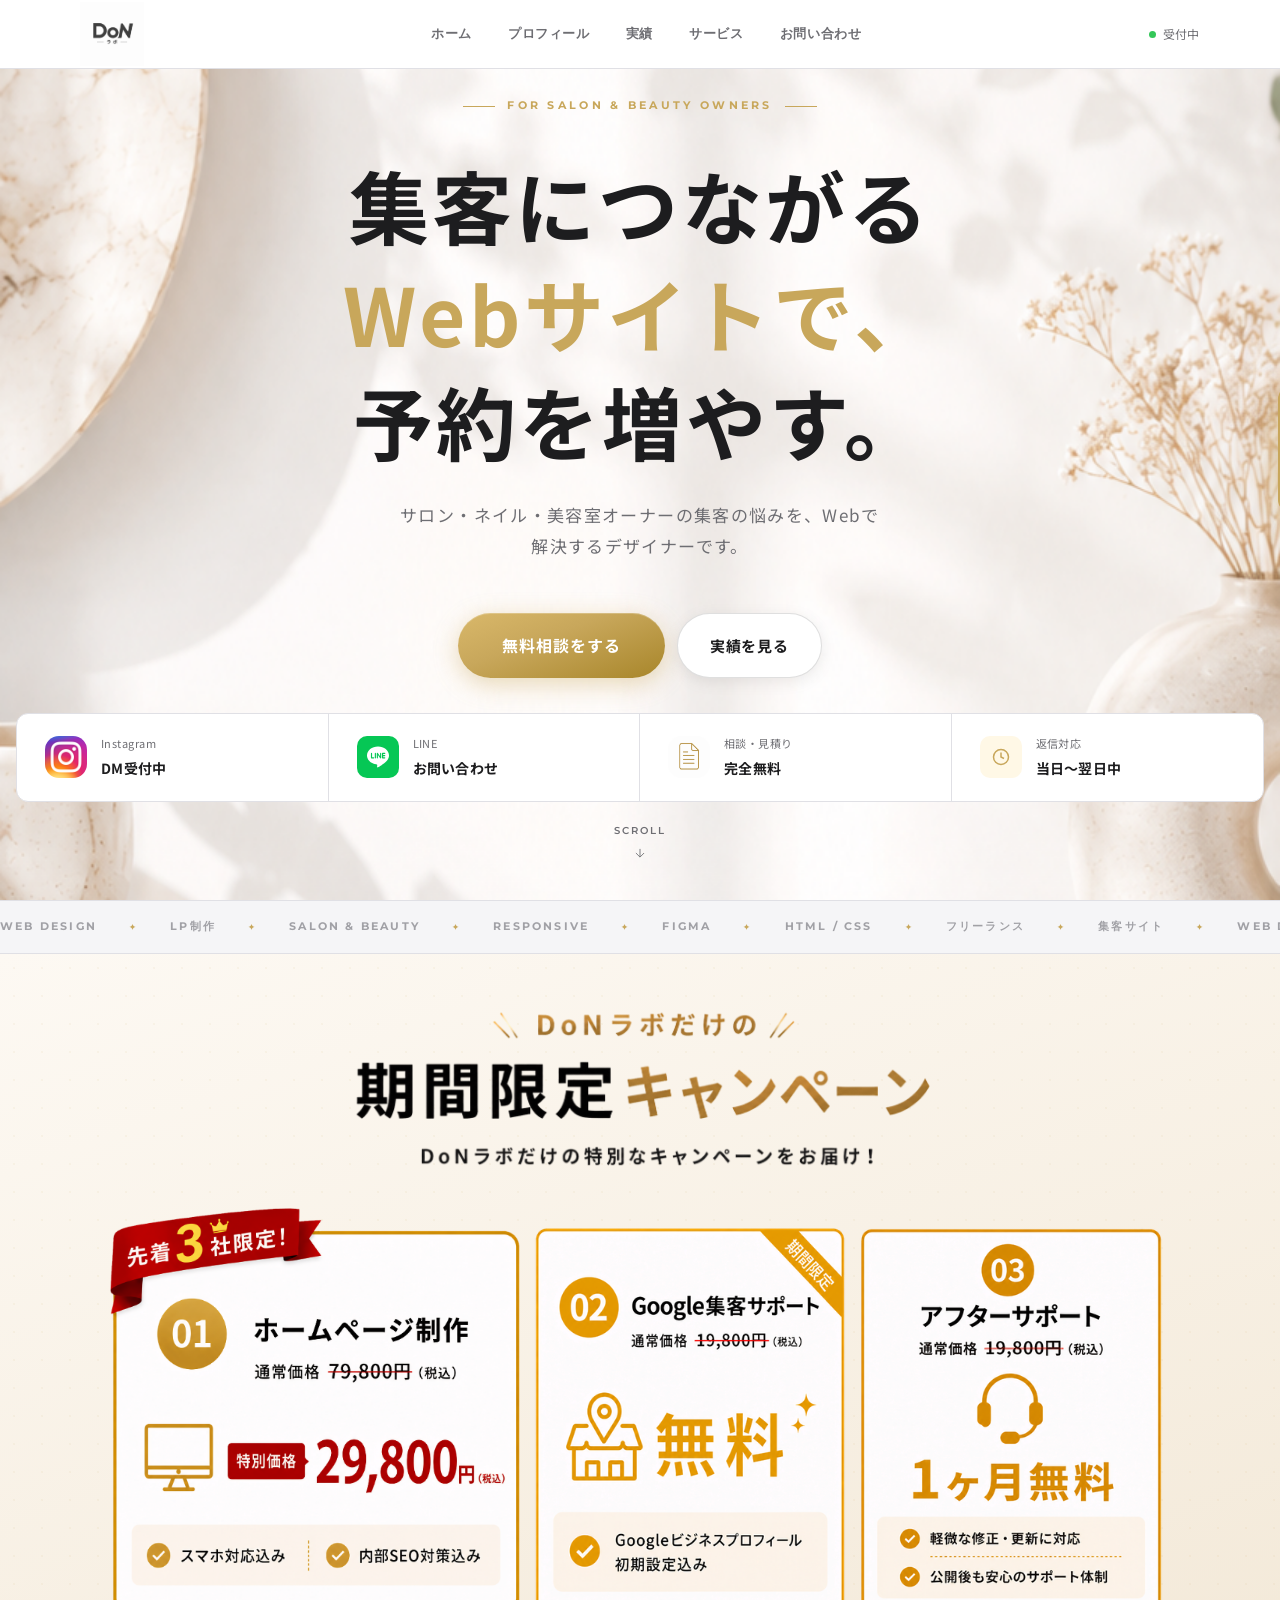
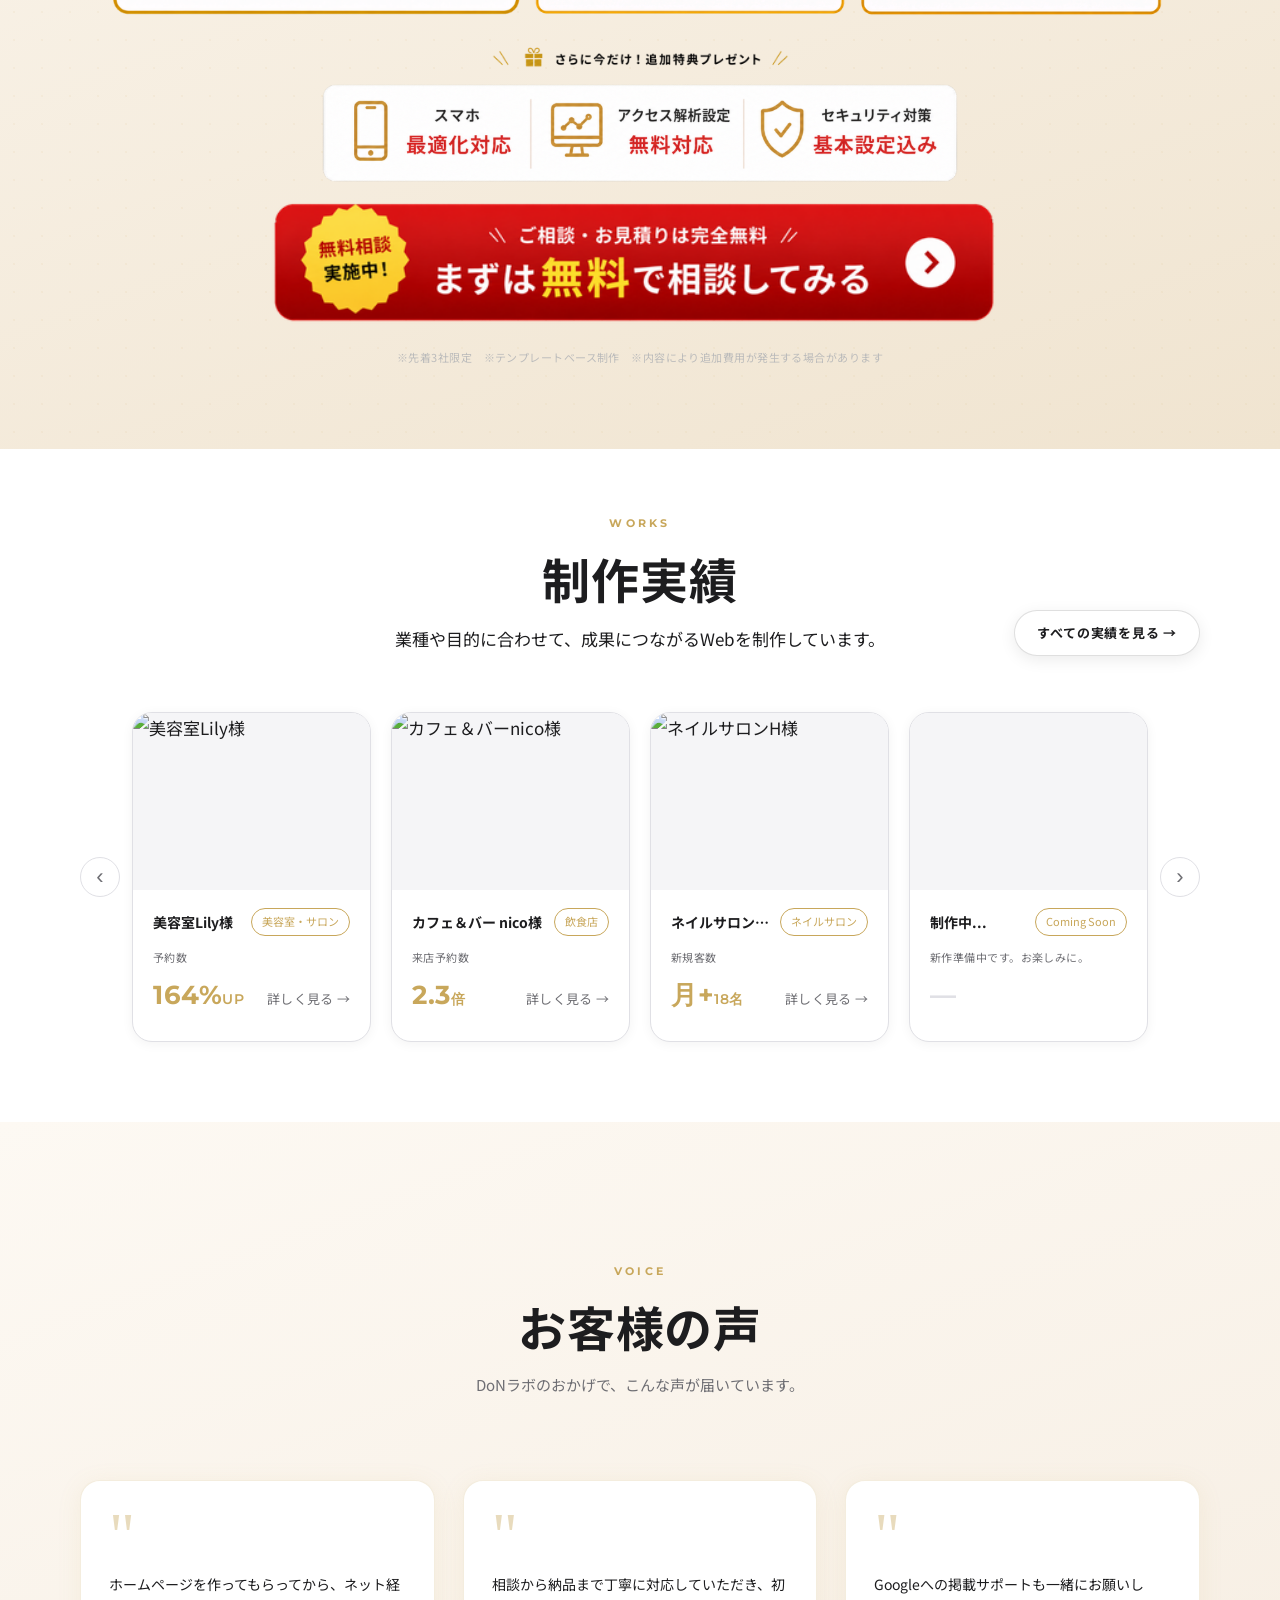
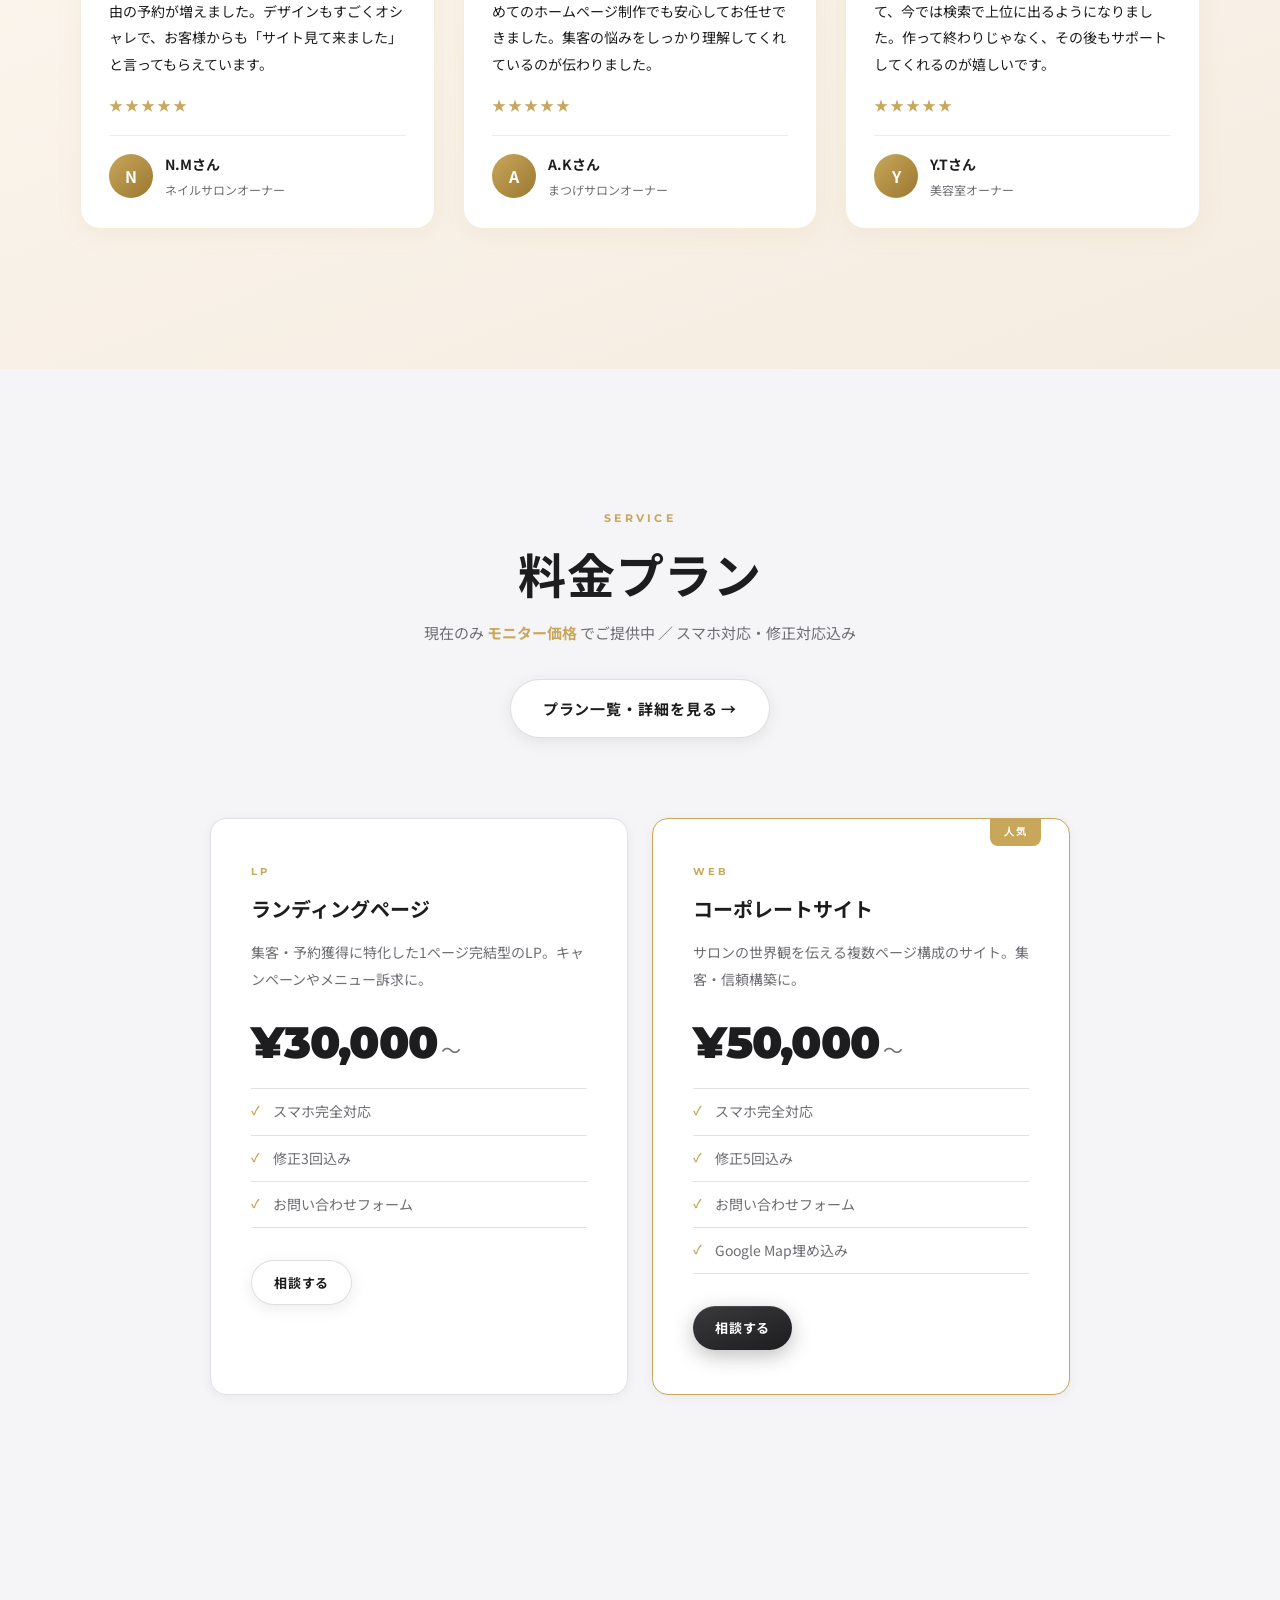
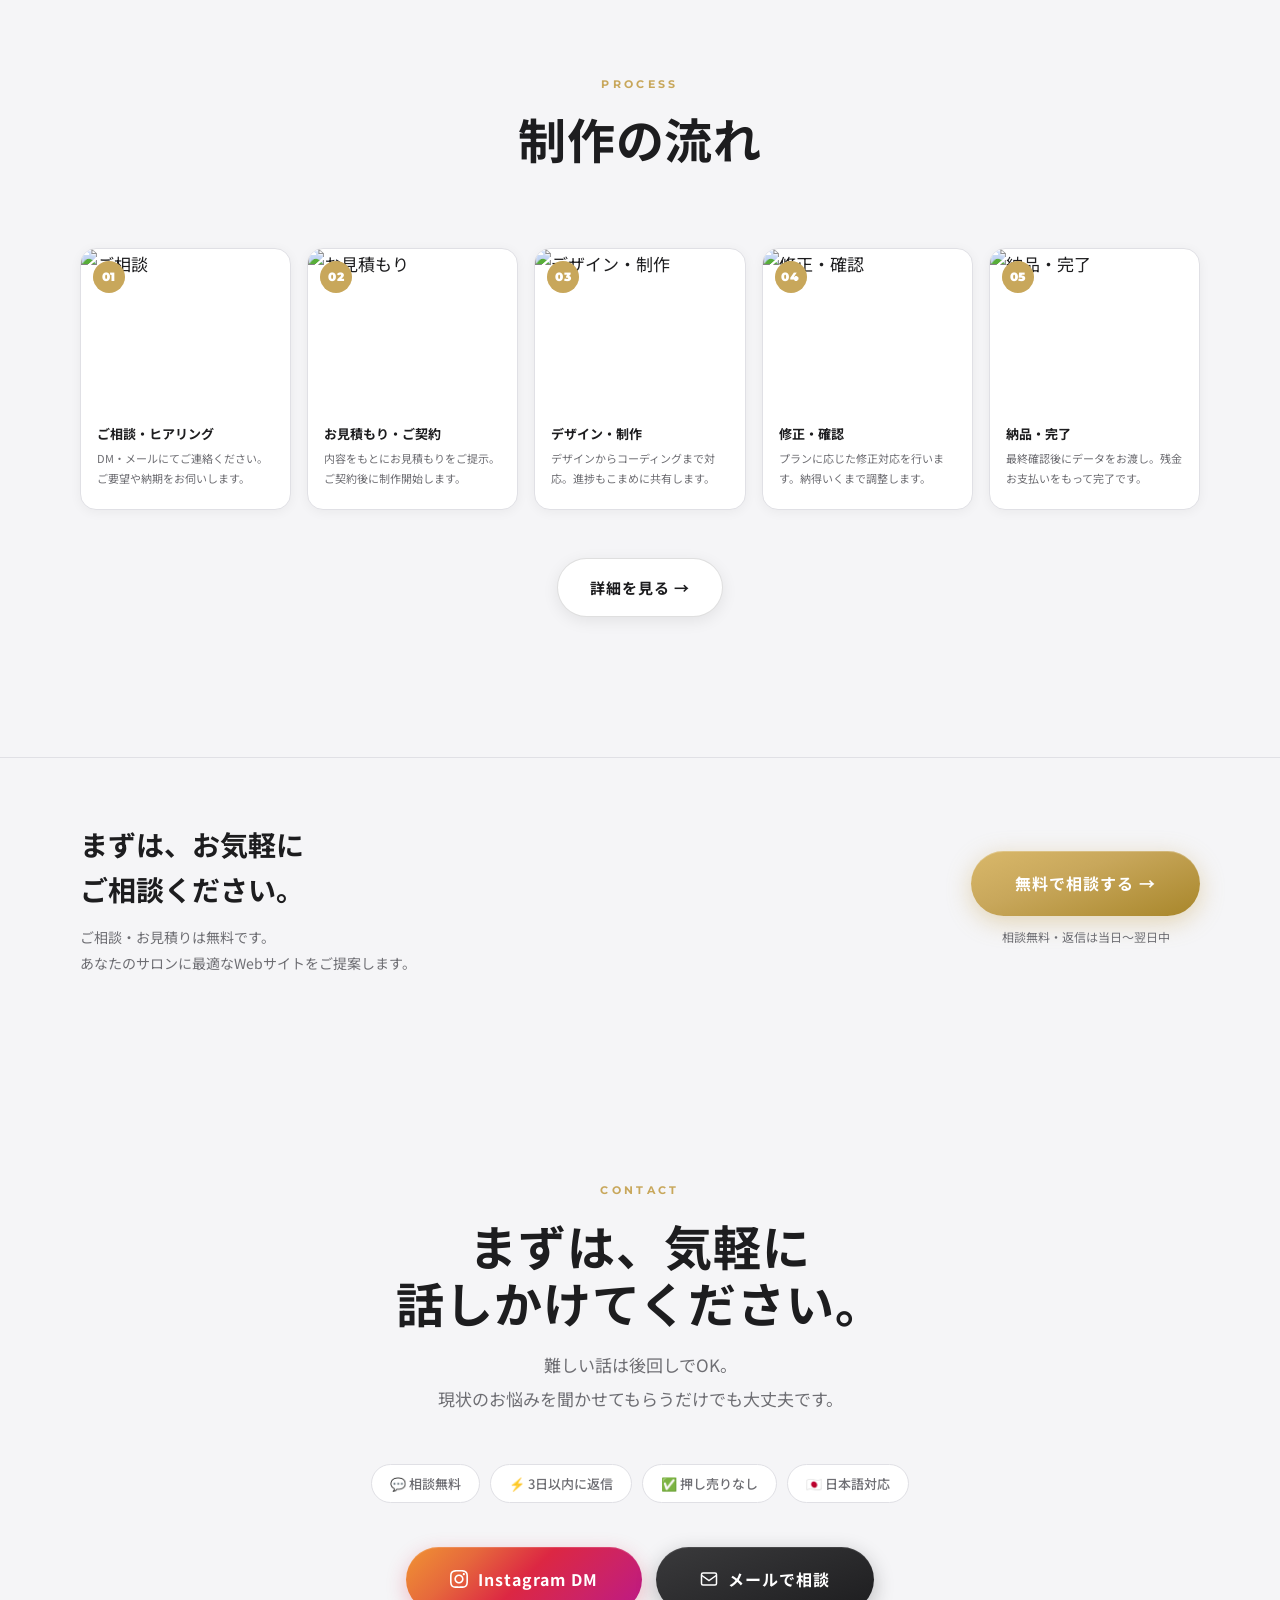
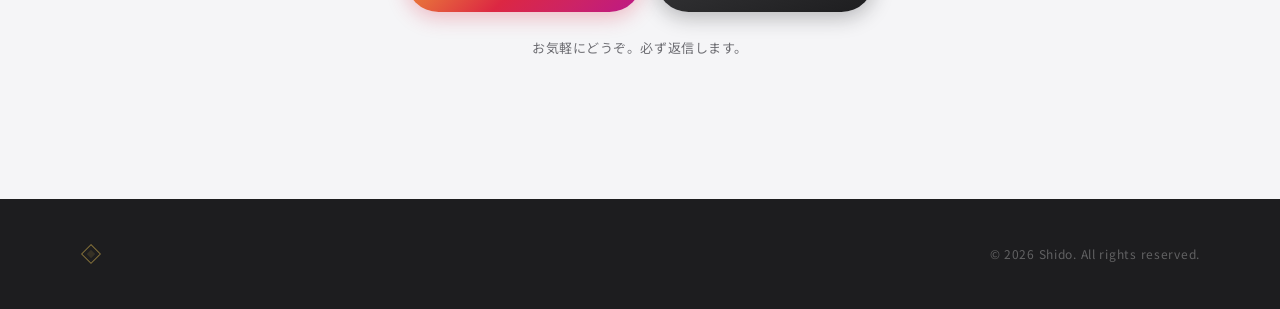
==== commit d7ce3d11: "UI improvements: trust bar layout, works section redesign, button styles - Fix trust bar layout (abs" ====
--- a/index.html
+++ b/index.html
@@ -69,6 +69,7 @@
       <div class="hero-label-wrap">
         <span class="label-bar"></span>
         <p class="hero-label">For Salon &amp; Beauty Owners</p>
+        <span class="label-bar"></span>
       </div>
       <h1 class="hero-title">
         <span class="hero-line-wrap"><span class="hero-line" style="--d:0.1s">集客につながる</span></span>
@@ -83,7 +84,8 @@
         <a href="#works" class="btn btn-ghost">実績を見る</a>
       </div>
     </div>
-  <!-- TRUST BAR -->
+
+  <!-- TRUST BAR (absolute at bottom of hero) -->
   <div class="trust-bar">
     <div class="container">
       <div class="trust-bar-grid">
@@ -127,10 +129,11 @@
     </div>
   </div>
 
-    <div class="scroll-hint">
-      <span>Scroll</span>
-      <svg width="14" height="14" viewBox="0 0 24 24" fill="none" stroke="currentColor" stroke-width="1.5"><path d="M12 5v14M5 12l7 7 7-7"/></svg>
-    </div>
+  <!-- SCROLL HINT -->
+  <div class="scroll-hint">
+    <span>Scroll</span>
+    <svg width="14" height="14" viewBox="0 0 24 24" fill="none" stroke="currentColor" stroke-width="1.5"><path d="M12 5v14M5 12l7 7 7-7"/></svg>
+  </div>
 
   </section>
 
@@ -187,6 +190,92 @@
     </p>
   </section>
 
+  <!-- WORKS -->
+  <section class="works section" id="works">
+    <div class="container">
+      <div class="works-header reveal-up">
+        <div class="section-header" style="margin-bottom:0">
+          <div class="section-eyebrow">Works</div>
+          <h2 class="section-heading split-title">制作実績</h2>
+          <p class="section-note">業種や目的に合わせて、成果につながるWebを制作しています。</p>
+        </div>
+        <a href="#" class="btn btn-ghost btn-sm works-all-btn">すべての実績を見る →</a>
+      </div>
+      <div class="works-carousel">
+        <button class="works-nav works-nav--prev" aria-label="前へ">&#8249;</button>
+        <div class="works-grid">
+
+        <article class="work-card reveal-up" style="--di:0s">
+          <div class="card-img">
+            <img src="images/works/work1.jpg" alt="美容室Lily様" onerror="this.style.background='var(--bg-2)'">
+          </div>
+          <div class="card-body">
+            <div class="card-meta-row">
+              <h3 class="card-client">美容室Lily様</h3>
+              <span class="card-category">美容室・サロン</span>
+            </div>
+            <span class="card-metric-label">予約数</span>
+            <div class="card-bottom-row">
+              <span class="card-metric-value">164%<small>UP</small></span>
+              <a href="#" class="card-detail-link">詳しく見る →</a>
+            </div>
+          </div>
+        </article>
+
+        <article class="work-card reveal-up" style="--di:0.1s">
+          <div class="card-img">
+            <img src="images/works/work2.jpg" alt="カフェ＆バーnico様" onerror="this.style.background='var(--bg-2)'">
+          </div>
+          <div class="card-body">
+            <div class="card-meta-row">
+              <h3 class="card-client">カフェ＆バー nico様</h3>
+              <span class="card-category">飲食店</span>
+            </div>
+            <span class="card-metric-label">来店予約数</span>
+            <div class="card-bottom-row">
+              <span class="card-metric-value">2.3<small>倍</small></span>
+              <a href="#" class="card-detail-link">詳しく見る →</a>
+            </div>
+          </div>
+        </article>
+
+        <article class="work-card reveal-up" style="--di:0.2s">
+          <div class="card-img">
+            <img src="images/works/work3.jpg" alt="ネイルサロンH様" onerror="this.style.background='var(--bg-2)'">
+          </div>
+          <div class="card-body">
+            <div class="card-meta-row">
+              <h3 class="card-client">ネイルサロンH様</h3>
+              <span class="card-category">ネイルサロン</span>
+            </div>
+            <span class="card-metric-label">新規客数</span>
+            <div class="card-bottom-row">
+              <span class="card-metric-value">月+<small>18名</small></span>
+              <a href="#" class="card-detail-link">詳しく見る →</a>
+            </div>
+          </div>
+        </article>
+
+        <article class="work-card work-card--soon reveal-up" style="--di:0.3s">
+          <div class="card-img card-img--soon"></div>
+          <div class="card-body">
+            <div class="card-meta-row">
+              <h3 class="card-client">制作中...</h3>
+              <span class="card-category">Coming Soon</span>
+            </div>
+            <span class="card-metric-label">新作準備中です。お楽しみに。</span>
+            <div class="card-bottom-row">
+              <span class="card-metric-value" style="color:var(--border)">—</span>
+            </div>
+          </div>
+        </article>
+
+        </div>
+        <button class="works-nav works-nav--next" aria-label="次へ">&#8250;</button>
+      </div>
+    </div>
+  </section>
+
   <!-- VOICES -->
   <section class="voices section" id="voices">
     <div class="container">
@@ -240,82 +329,6 @@
     </div>
   </section>
 
-  <!-- WORKS -->
-  <section class="works section" id="works">
-    <div class="container">
-      <div class="section-header">
-        <div class="section-eyebrow reveal-up">Works</div>
-        <h2 class="section-heading split-title reveal-up">制作実績</h2>
-      </div>
-      <div class="works-grid">
-
-        <article class="work-card tilt-card reveal-up" style="--di:0s">
-          <div class="card-img">
-            <img src="images/works/work1.jpg" alt="サロンLP" onerror="this.style.display='none'">
-            <div class="card-placeholder">Work 01</div>
-            <div class="card-shine"></div>
-          </div>
-          <div class="card-body">
-            <h3 class="card-title">サロンLP 模写制作</h3>
-            <p class="card-desc">高級感のあるビューティーサロン向けランディングページ。</p>
-            <div class="card-tags">
-              <span class="tag">HTML</span><span class="tag">CSS</span>
-            </div>
-          </div>
-        </article>
-
-        <article class="work-card tilt-card reveal-up" style="--di:0.1s">
-          <div class="card-img">
-            <img src="images/works/work2.jpg" alt="コーポレート" onerror="this.style.display='none'">
-            <div class="card-placeholder">Work 02</div>
-            <div class="card-shine"></div>
-          </div>
-          <div class="card-body">
-            <h3 class="card-title">コーポレートサイト 模写制作</h3>
-            <p class="card-desc">スタイリッシュな企業サイトのレスポンシブ対応コーディング。</p>
-            <div class="card-tags">
-              <span class="tag">HTML</span><span class="tag">CSS</span><span class="tag">JavaScript</span>
-            </div>
-          </div>
-        </article>
-
-        <article class="work-card tilt-card reveal-up" style="--di:0.2s">
-          <div class="card-img">
-            <img src="images/works/work3.jpg" alt="ネイルサロン" onerror="this.style.display='none'">
-            <div class="card-placeholder">Work 03</div>
-            <div class="card-shine"></div>
-          </div>
-          <div class="card-body">
-            <h3 class="card-title">ネイルサロンLP 模写制作</h3>
-            <p class="card-desc">女性向けネイルサロンのLP。フォームとアニメーションを実装。</p>
-            <div class="card-tags">
-              <span class="tag">HTML</span><span class="tag">CSS</span><span class="tag">Flexbox</span>
-            </div>
-          </div>
-        </article>
-
-        <article class="work-card work-card--soon tilt-card reveal-up" style="--di:0.3s">
-          <div class="card-img card-img--soon">
-            <div class="card-shine"></div>
-            <span class="coming-badge">Coming Soon</span>
-          </div>
-          <div class="card-body">
-            <h3 class="card-title">制作中...</h3>
-            <p class="card-desc">新作準備中です。お楽しみに。</p>
-            <div class="card-tags">
-              <span class="tag tag--dim">Figma</span><span class="tag tag--dim">LP</span>
-            </div>
-          </div>
-        </article>
-
-      </div>
-      <div class="section-cta reveal-up">
-        <p class="section-cta-text">あなたのサロンにも、集客につながるWebサイトを。</p>
-        <a href="contact.html" class="btn btn-gold btn-lg">無料相談をする →</a>
-      </div>
-    </div>
-  </section>
-
   <!-- SERVICE -->
   <section class="service section" id="service">
     <div class="container">
--- a/css/base.css
+++ b/css/base.css
@@ -242,60 +242,60 @@
 .btn {
   display: inline-flex;
   align-items: center;
-  gap: 8px;
+  gap: 10px;
   padding: 15px 32px;
   border-radius: 980px;
   font-family: 'Noto Sans JP', sans-serif;
   font-size: 15px;
-  font-weight: 600;
-  letter-spacing: 0.04em;
-  border: 1.5px solid transparent;
-  transition: background 0.25s, color 0.25s, border-color 0.25s, transform 0.2s, box-shadow 0.25s;
-}
-.btn:hover { transform: translateY(-2px); }
-.btn:active { transform: translateY(0); }
+  font-weight: 700;
+  letter-spacing: 0.06em;
+  border: none;
+  cursor: pointer;
+  transition: transform 0.25s var(--ease-out), box-shadow 0.25s;
+}
+.btn:hover { transform: translateY(-3px); }
+.btn:active { transform: translateY(1px); }
 
 .btn-primary {
-  background: var(--text);
-  color: #ffffff;
+  background: linear-gradient(160deg, #3a3a3c 0%, #1d1d1f 100%);
+  color: #fff;
+  box-shadow: 0 6px 20px rgba(29,29,31,0.28), inset 0 1px 0 rgba(255,255,255,0.1);
+}
+.btn-primary:hover {
+  box-shadow: 0 12px 32px rgba(29,29,31,0.38), inset 0 1px 0 rgba(255,255,255,0.1);
+}
+
+.btn-ghost {
+  background: #fff;
+  color: var(--text);
+  border: 1.5px solid rgba(29,29,31,0.14);
+  box-shadow: 0 4px 16px rgba(0,0,0,0.08), inset 0 1px 0 rgba(255,255,255,0.9);
+}
+.btn-ghost:hover {
+  background: var(--text);
+  color: #fff;
   border-color: var(--text);
-}
-.btn-primary:hover {
-  background: #3a3a3c;
-  border-color: #3a3a3c;
-  box-shadow: 0 6px 24px rgba(29,29,31,0.22);
-}
-
-.btn-ghost {
-  background: transparent;
-  color: var(--text);
-  border-color: var(--border);
-}
-.btn-ghost:hover {
-  border-color: var(--text);
-  background: var(--text);
-  color: #ffffff;
+  box-shadow: 0 10px 28px rgba(29,29,31,0.22);
 }
 
 .btn-instagram {
   background: linear-gradient(135deg,#f09433,#e6683c,#dc2743,#cc2366,#bc1888);
   color: #fff;
-  border-color: transparent;
-}
-.btn-instagram:hover { box-shadow: 0 6px 24px rgba(220,39,67,0.3); }
+  box-shadow: 0 6px 20px rgba(220,39,67,0.28), inset 0 1px 0 rgba(255,255,255,0.15);
+}
+.btn-instagram:hover { box-shadow: 0 12px 32px rgba(220,39,67,0.4); }
 
 .btn-lg { padding: 18px 44px; font-size: 16px; }
 .btn-sm { padding: 10px 22px; font-size: 13px; }
 
 .btn-gold {
-  background: var(--gold);
-  color: #ffffff;
-  border-color: var(--gold);
+  background: linear-gradient(160deg, #d9b86a 0%, #C8A75B 40%, #a8862a 100%);
+  color: #fff;
+  box-shadow: 0 6px 24px rgba(200,167,91,0.42), inset 0 1px 0 rgba(255,255,255,0.22);
 }
 .btn-gold:hover {
-  background: var(--gold-d);
-  border-color: var(--gold-d);
-  box-shadow: 0 6px 28px rgba(200,167,91,0.38);
+  box-shadow: 0 14px 40px rgba(200,167,91,0.55), inset 0 1px 0 rgba(255,255,255,0.22);
+  filter: brightness(1.06);
 }
 
 /* ===== SECTION CTA ===== */
--- a/css/index.css
+++ b/css/index.css
@@ -1,13 +1,13 @@
 /* ===== HERO ===== */
 .hero {
   position: relative;
-  min-height: 68vh;
+  min-height: 100vh;
   display: flex;
   flex-direction: column;
   align-items: center;
   justify-content: center;
   background: #000;
-  padding-bottom: 12px;
+  padding: 0 0 0;
 }
 .hero::before {
   content: '';
@@ -24,7 +24,7 @@
   position: relative;
   z-index: 1;
   text-align: center;
-  padding: 80px 20px 100px;
+  padding: 80px 20px 35px;
 }
 
 .hero-label-wrap {
@@ -98,14 +98,11 @@
 .hero-btns.visible { opacity: 1; transform: translateY(0); }
 
 .scroll-hint {
-  position: absolute;
-  bottom: 32px;
-  left: 50%;
-  transform: translateX(-50%);
   display: flex;
   flex-direction: column;
   align-items: center;
   gap: 6px;
+  padding: 20px 0 24px;
   font-family: 'Montserrat', sans-serif;
   font-size: 10px;
   font-weight: 600;
@@ -121,12 +118,11 @@
 .trust-bar {
   background: #fff;
   border: 1px solid var(--border);
-  margin: 12px;
   border-radius: 12px;
   overflow: hidden;
   position: relative;
   z-index: 10;
-  align-self: stretch;
+  width: calc(100% - 32px);
 }
 .trust-bar .container {
   width: 100%;
@@ -220,6 +216,7 @@
   position: relative;
   overflow: hidden;
   padding-top: 0;
+  padding-bottom: 80px;
 }
 .cv2-images img:nth-child(1) {
   margin-bottom: 20px;
@@ -431,6 +428,7 @@
 }
 
 @media (min-width: 769px) {
+  .campaign-v2 { padding-top: 10px; }
   .cv2-images {
     max-width: 1100px;
     width: calc(100% - 40px);
@@ -451,10 +449,10 @@
 
 @media (max-width: 768px) {
   .cv2-pc-row {
-    display: none;
+    display: none !important;
   }
   .cv2-mobile-cards {
-    display: block;
+    display: block !important;
   }
   .cv2-mobile-cards img {
     width: 100%;
@@ -651,86 +649,154 @@
 }
 
 /* ===== WORKS ===== */
-.works { background: var(--bg); }
+.works { background: var(--bg); padding: 65px 0 80px; }
+
+.works-header {
+  position: relative;
+  margin-bottom: 56px;
+}
+
+.works-all-btn {
+  position: absolute;
+  right: 0;
+  bottom: 0;
+}
+
+.works-carousel {
+  position: relative;
+  display: flex;
+  align-items: center;
+  gap: 12px;
+}
+
+.works-nav {
+  flex-shrink: 0;
+  width: 40px;
+  height: 40px;
+  border-radius: 50%;
+  border: 1px solid var(--border);
+  background: #fff;
+  font-size: 22px;
+  color: var(--muted);
+  display: flex;
+  align-items: center;
+  justify-content: center;
+  cursor: pointer;
+  transition: border-color 0.2s, color 0.2s;
+  line-height: 1;
+}
+.works-nav:hover { border-color: var(--text); color: var(--text); }
+
+.works-carousel .works-grid {
+  flex: 1;
+  min-width: 0;
+}
+
+.works .section-note {
+  font-size: 17px;
+  color: var(--text);
+  max-width: 600px;
+  margin-left: auto;
+  margin-right: auto;
+}
 
 .works-grid {
   display: grid;
-  grid-template-columns: repeat(2, 1fr);
-  gap: 28px;
+  grid-template-columns: repeat(4, 1fr);
+  gap: 20px;
 }
 
 .work-card {
-  background: var(--bg);
+  background: #fff;
   border: 1px solid var(--border);
-  border-radius: var(--radius);
+  border-radius: 20px;
   overflow: hidden;
   box-shadow: var(--shadow-sm);
-  transition: transform 0.4s var(--ease-out), box-shadow 0.4s, border-color 0.3s;
+  transition: transform 0.4s var(--ease-out), box-shadow 0.4s;
 }
 .work-card:hover {
   transform: translateY(-6px);
   box-shadow: var(--shadow-md);
-  border-color: transparent;
 }
 
 .card-img {
-  position: relative;
   aspect-ratio: 4/3;
   overflow: hidden;
   background: var(--bg-2);
 }
-.card-img img { transition: transform 0.6s var(--ease-out); }
+.card-img img {
+  width: 100%; height: 100%;
+  object-fit: cover;
+  transition: transform 0.6s var(--ease-out);
+}
 .work-card:hover .card-img img { transform: scale(1.04); }
-
-.card-placeholder {
-  position: absolute;
-  inset: 0;
-  display: flex;
-  align-items: center;
-  justify-content: center;
-  font-family: 'Montserrat', sans-serif;
-  font-size: 11px;
-  letter-spacing: 0.25em;
-  color: #b0b0b5;
-  background: var(--bg-2);
-}
-.card-shine { display: none; }
 
 .card-img--soon {
   background: var(--bg-2);
-  display: flex;
-  align-items: center;
-  justify-content: center;
-}
-.coming-badge {
+}
+
+.card-body { padding: 18px 20px 22px; }
+
+.card-meta-row {
+  display: flex;
+  align-items: center;
+  justify-content: space-between;
+  gap: 8px;
+  margin-bottom: 12px;
+}
+
+.card-client {
+  font-size: 14px;
+  font-weight: 700;
+  color: var(--text);
+  white-space: nowrap;
+  overflow: hidden;
+  text-overflow: ellipsis;
+}
+
+.card-category {
+  font-size: 11px;
+  color: var(--gold);
+  border: 1px solid var(--gold);
+  border-radius: 980px;
+  padding: 3px 10px;
+  white-space: nowrap;
+  flex-shrink: 0;
+}
+
+.card-metric-label {
+  display: block;
+  font-size: 11px;
+  color: var(--muted);
+  letter-spacing: 0.04em;
+  margin-bottom: 4px;
+}
+
+.card-bottom-row {
+  display: flex;
+  align-items: baseline;
+  justify-content: space-between;
+}
+
+.card-metric-value {
   font-family: 'Montserrat', sans-serif;
-  font-size: 11px;
-  font-weight: 700;
-  letter-spacing: 0.2em;
-  color: var(--muted);
-  border: 1px solid var(--border);
-  border-radius: 980px;
-  padding: 8px 20px;
-  text-transform: uppercase;
-}
-
-.card-body { padding: 28px 28px 32px; }
-.card-title { font-size: 17px; font-weight: 700; margin-bottom: 8px; color: var(--text); }
-.card-desc { font-size: 14px; color: var(--muted); line-height: 1.8; margin-bottom: 16px; }
-.card-tags { display: flex; flex-wrap: wrap; gap: 6px; }
-
-.tag {
-  padding: 4px 12px;
-  background: var(--bg-2);
-  border: 1px solid var(--border);
-  border-radius: 980px;
-  font-family: 'Montserrat', sans-serif;
-  font-size: 11px;
+  font-size: 26px;
+  font-weight: 700;
+  color: var(--gold);
+  letter-spacing: 0.02em;
+}
+.card-metric-value small {
+  font-size: 14px;
   font-weight: 600;
-  letter-spacing: 0.04em;
-  color: var(--muted);
-}
-.tag--dim { color: #a1a1a6; }
+}
+
+.card-detail-link {
+  font-size: 13px;
+  color: var(--muted);
+  letter-spacing: 0.02em;
+  transition: color 0.2s;
+}
+.card-detail-link:hover { color: var(--text); }
 
 /* ===== SERVICE ===== */
 .service { background: var(--bg-2); }
@@ -1080,7 +1146,12 @@
 
 @media (max-width: 768px) {
   .campaign-v2 { padding-top: 64px; padding-left: 20px; padding-right: 20px; }
-  .works-grid { grid-template-columns: 1fr; }
+  .works { padding: 52px 0 60px; }
+  .works-header { margin-bottom: 32px; }
+  .works-all-btn { position: static; margin-top: 16px; display: block; text-align: center; width: fit-content; margin-left: auto; margin-right: auto; }
+  .works-nav { display: none; }
+  .works-carousel { display: block; }
+  .works-grid { grid-template-columns: 1fr; gap: 16px; }
   .service-grid { grid-template-columns: 1fr; }
   .hero-btns {
     flex-direction: column;
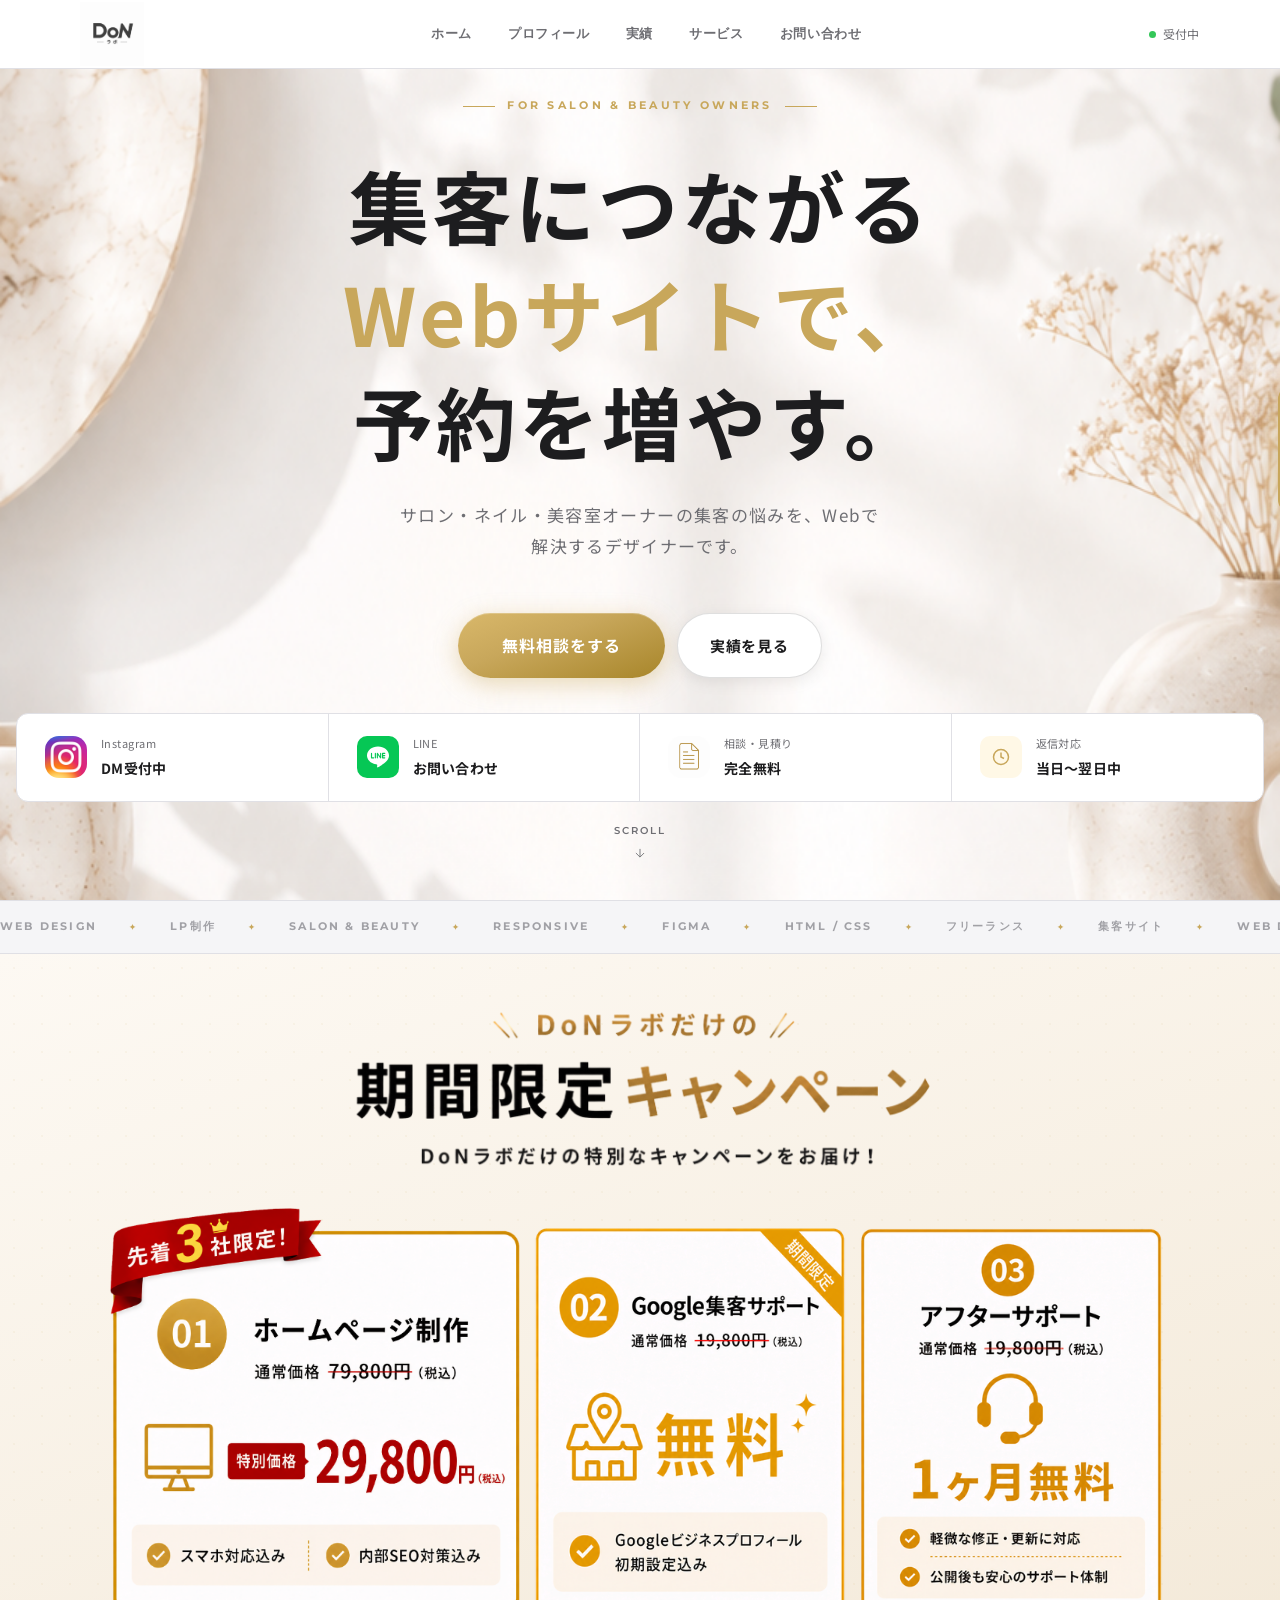
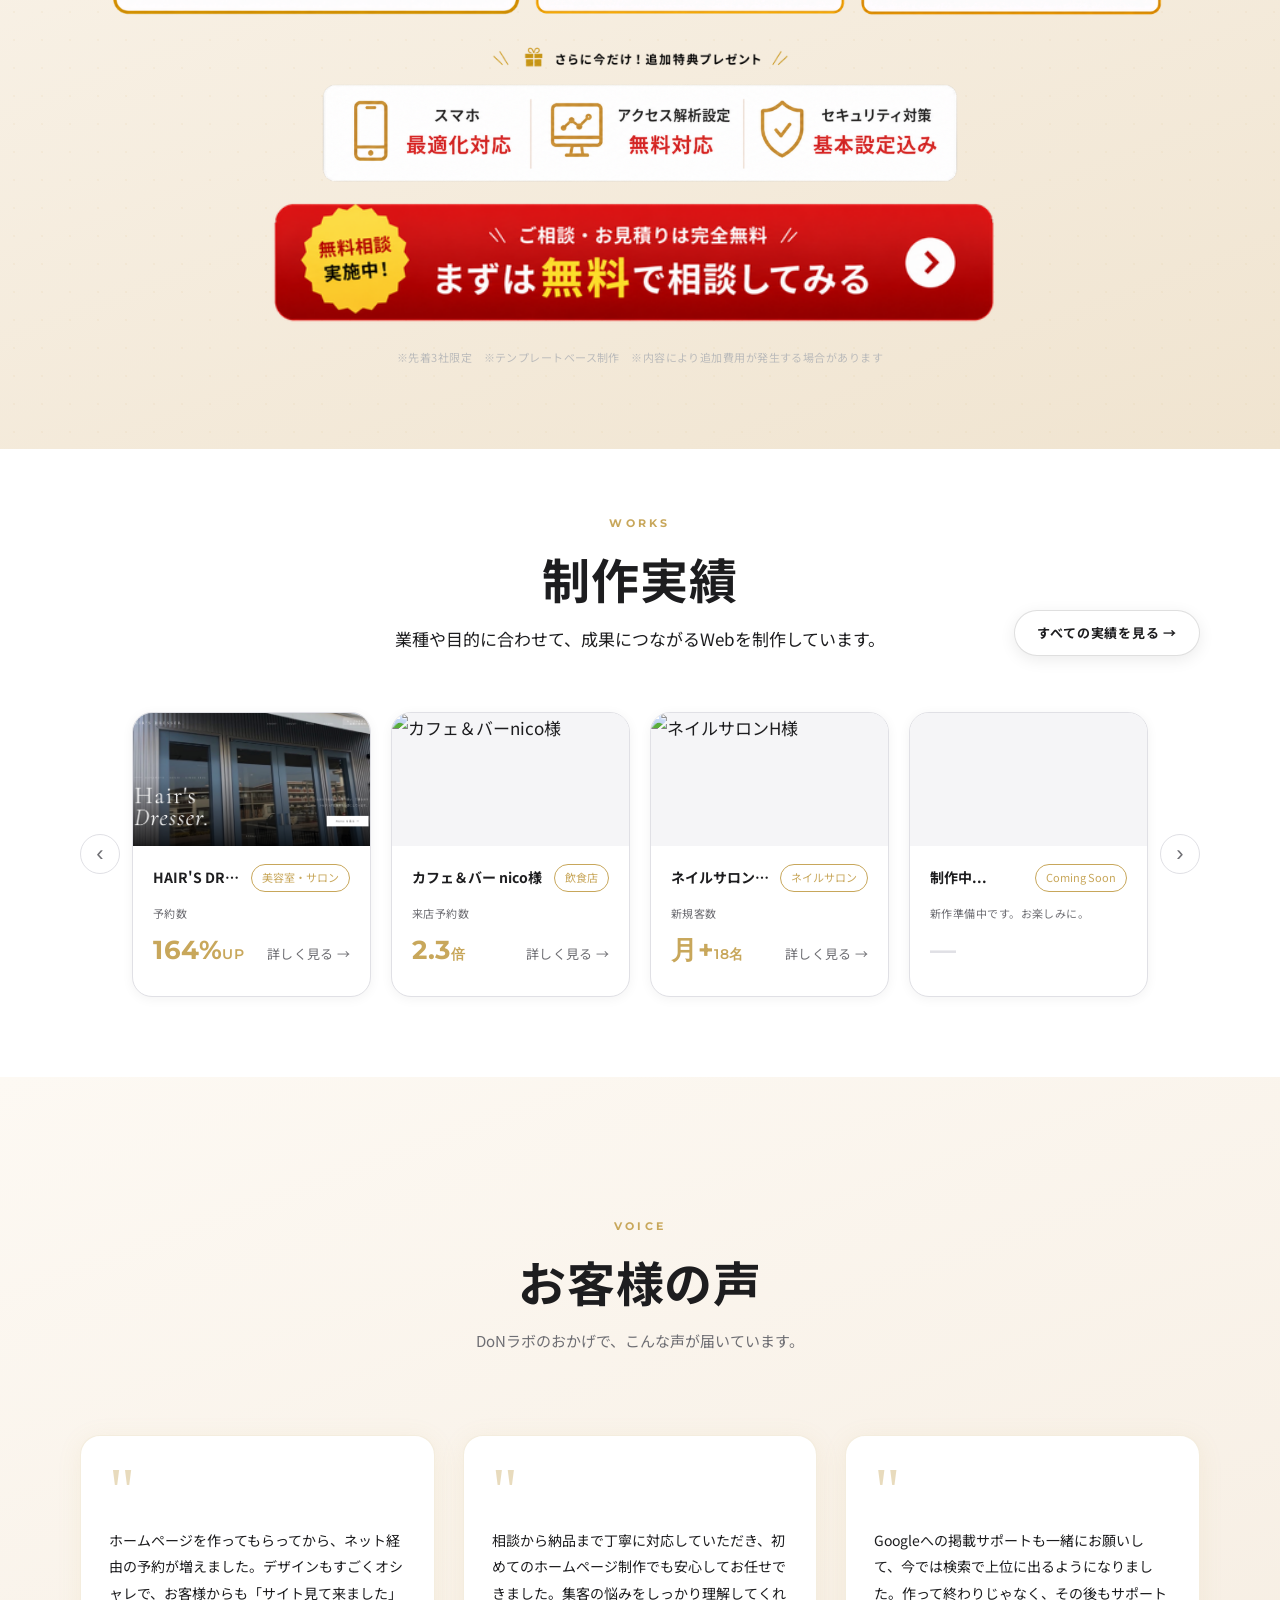
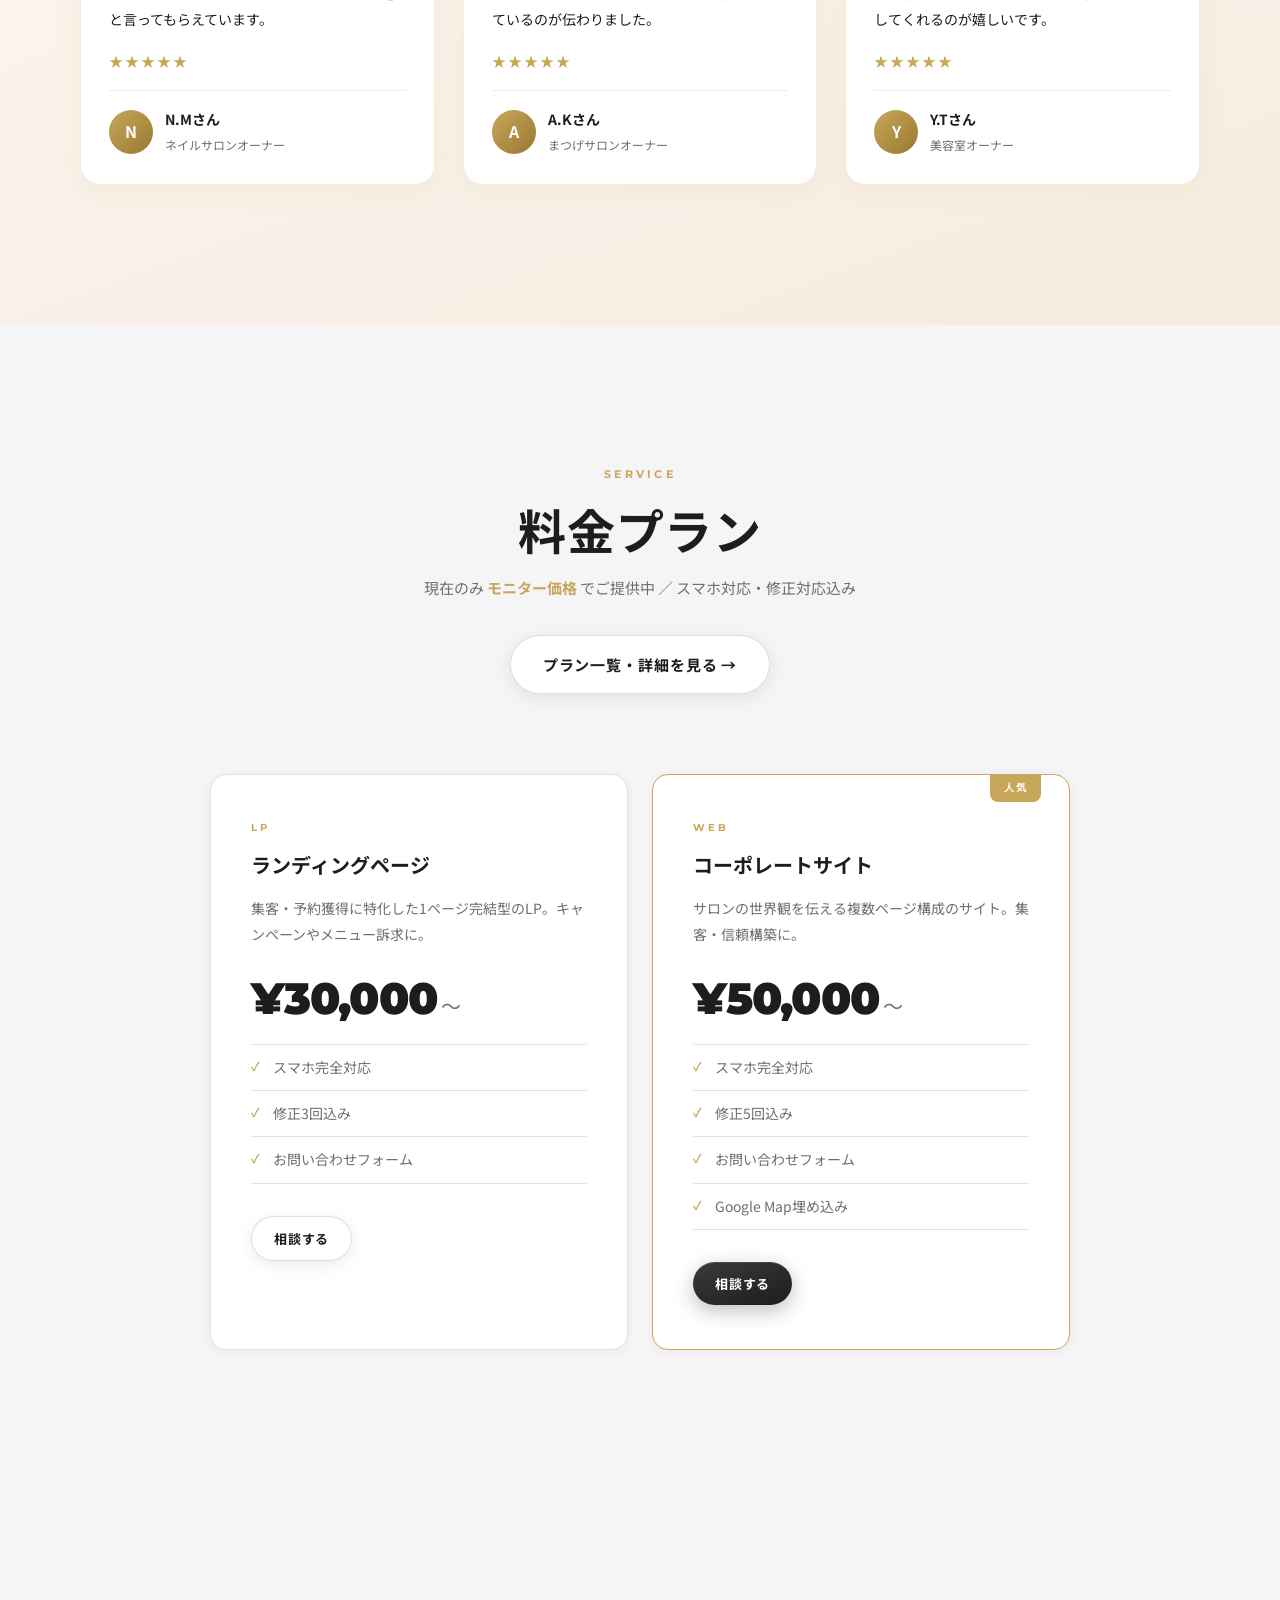
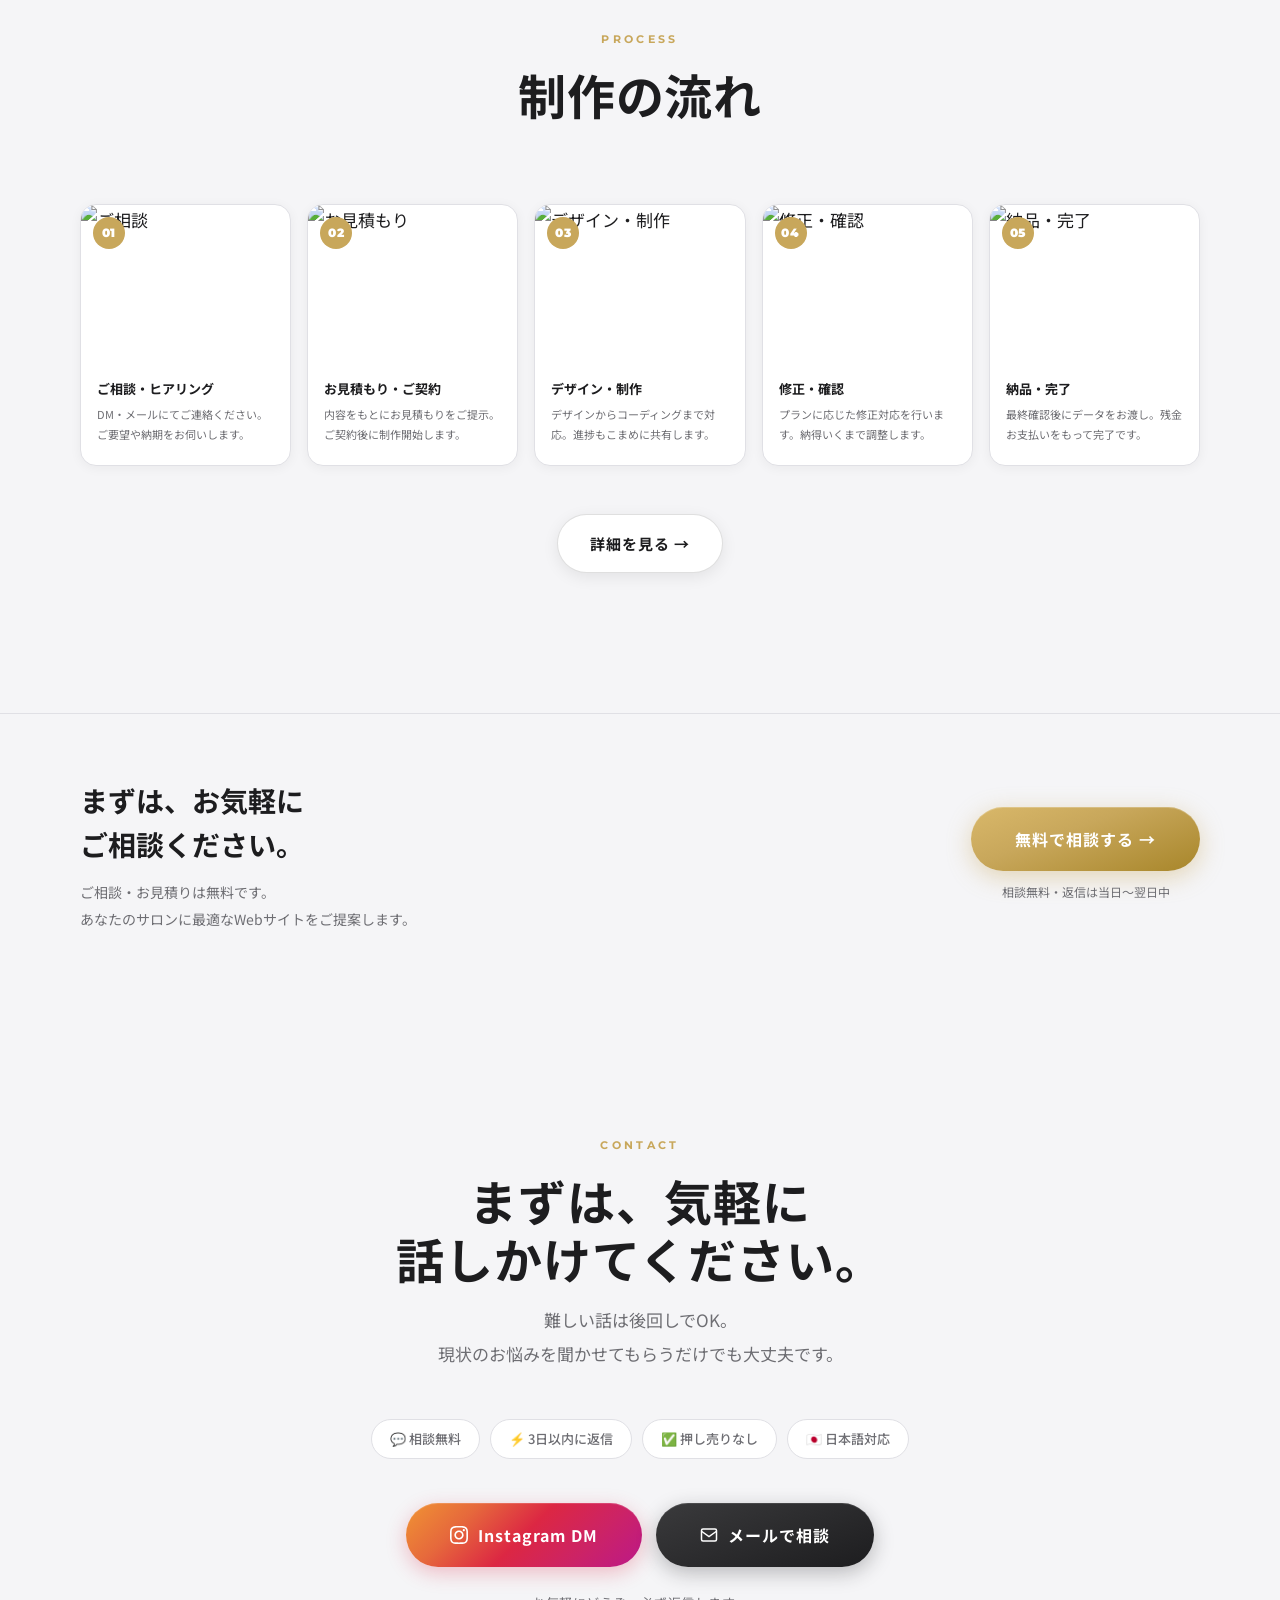
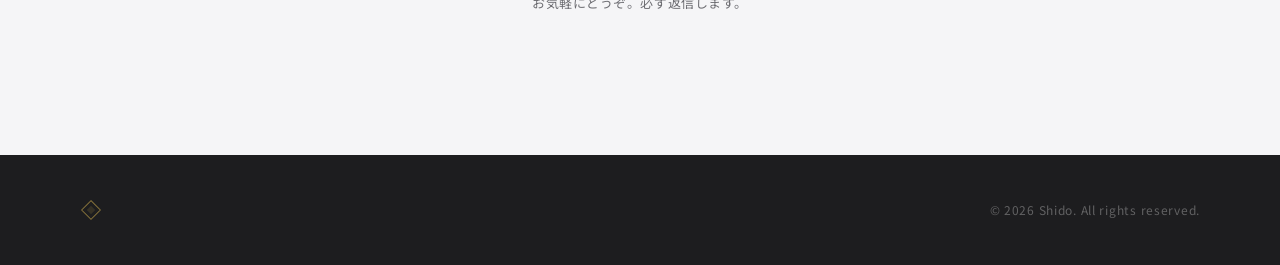
==== commit 13204915: "Add HAIR'S DRESSER work image, fix card aspect ratio to 16:9 Co-Authored-By: Claude Sonnet 4.6 <nore" ====
--- a/index.html
+++ b/index.html
@@ -207,11 +207,11 @@
 
         <article class="work-card reveal-up" style="--di:0s">
           <div class="card-img">
-            <img src="images/works/work1.jpg" alt="美容室Lily様" onerror="this.style.background='var(--bg-2)'">
+            <img src="images/works/hairs-dresser.png" alt="HAIR'S DRESSER様">
           </div>
           <div class="card-body">
             <div class="card-meta-row">
-              <h3 class="card-client">美容室Lily様</h3>
+              <h3 class="card-client">HAIR'S DRESSER様</h3>
               <span class="card-category">美容室・サロン</span>
             </div>
             <span class="card-metric-label">予約数</span>
--- a/css/index.css
+++ b/css/index.css
@@ -720,13 +720,14 @@
 }
 
 .card-img {
-  aspect-ratio: 4/3;
+  aspect-ratio: 16/9;
   overflow: hidden;
   background: var(--bg-2);
 }
 .card-img img {
   width: 100%; height: 100%;
   object-fit: cover;
+  object-position: top;
   transition: transform 0.6s var(--ease-out);
 }
 .work-card:hover .card-img img { transform: scale(1.04); }
@@ -1142,6 +1143,8 @@
 /* ===== RESPONSIVE ===== */
 @media (max-width: 900px) {
   .works-grid { grid-template-columns: 1fr 1fr; }
+  .works-nav { display: none !important; }
+  .works-carousel { display: block; }
 }
 
 @media (max-width: 768px) {
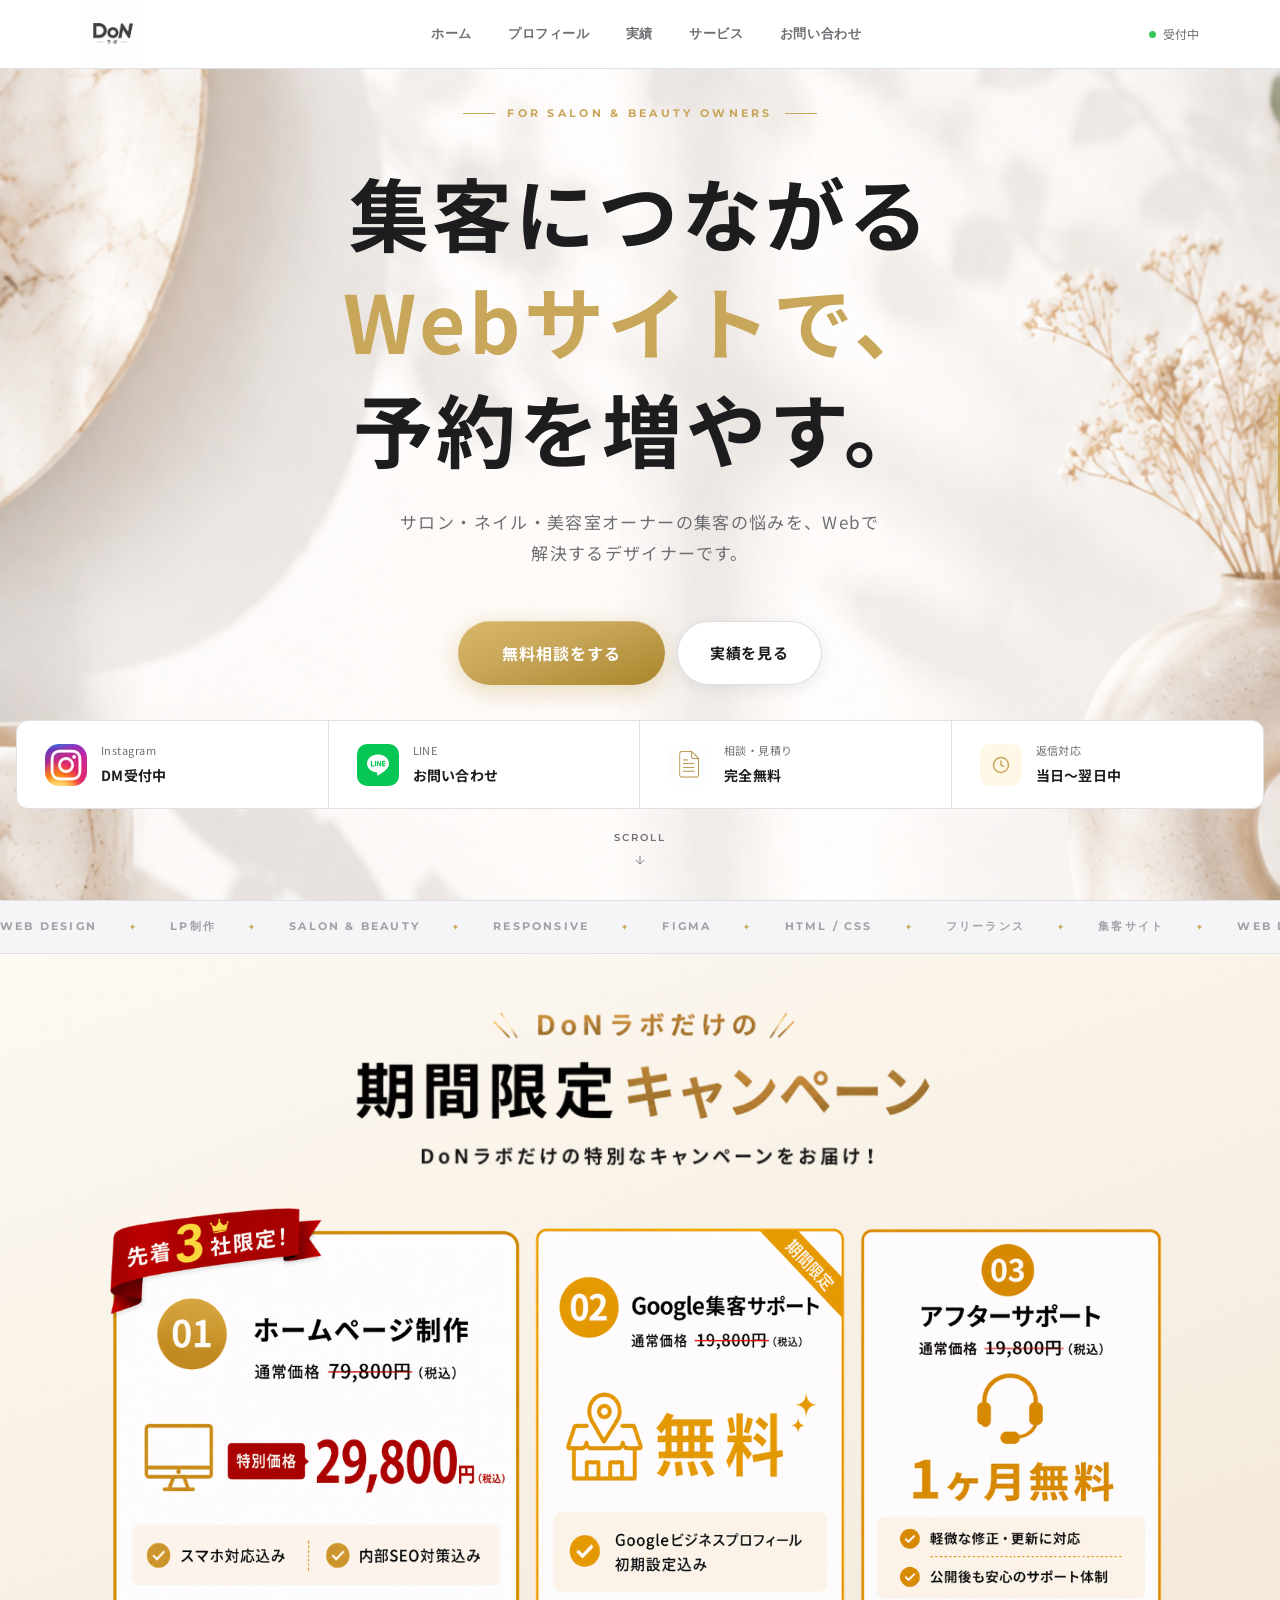
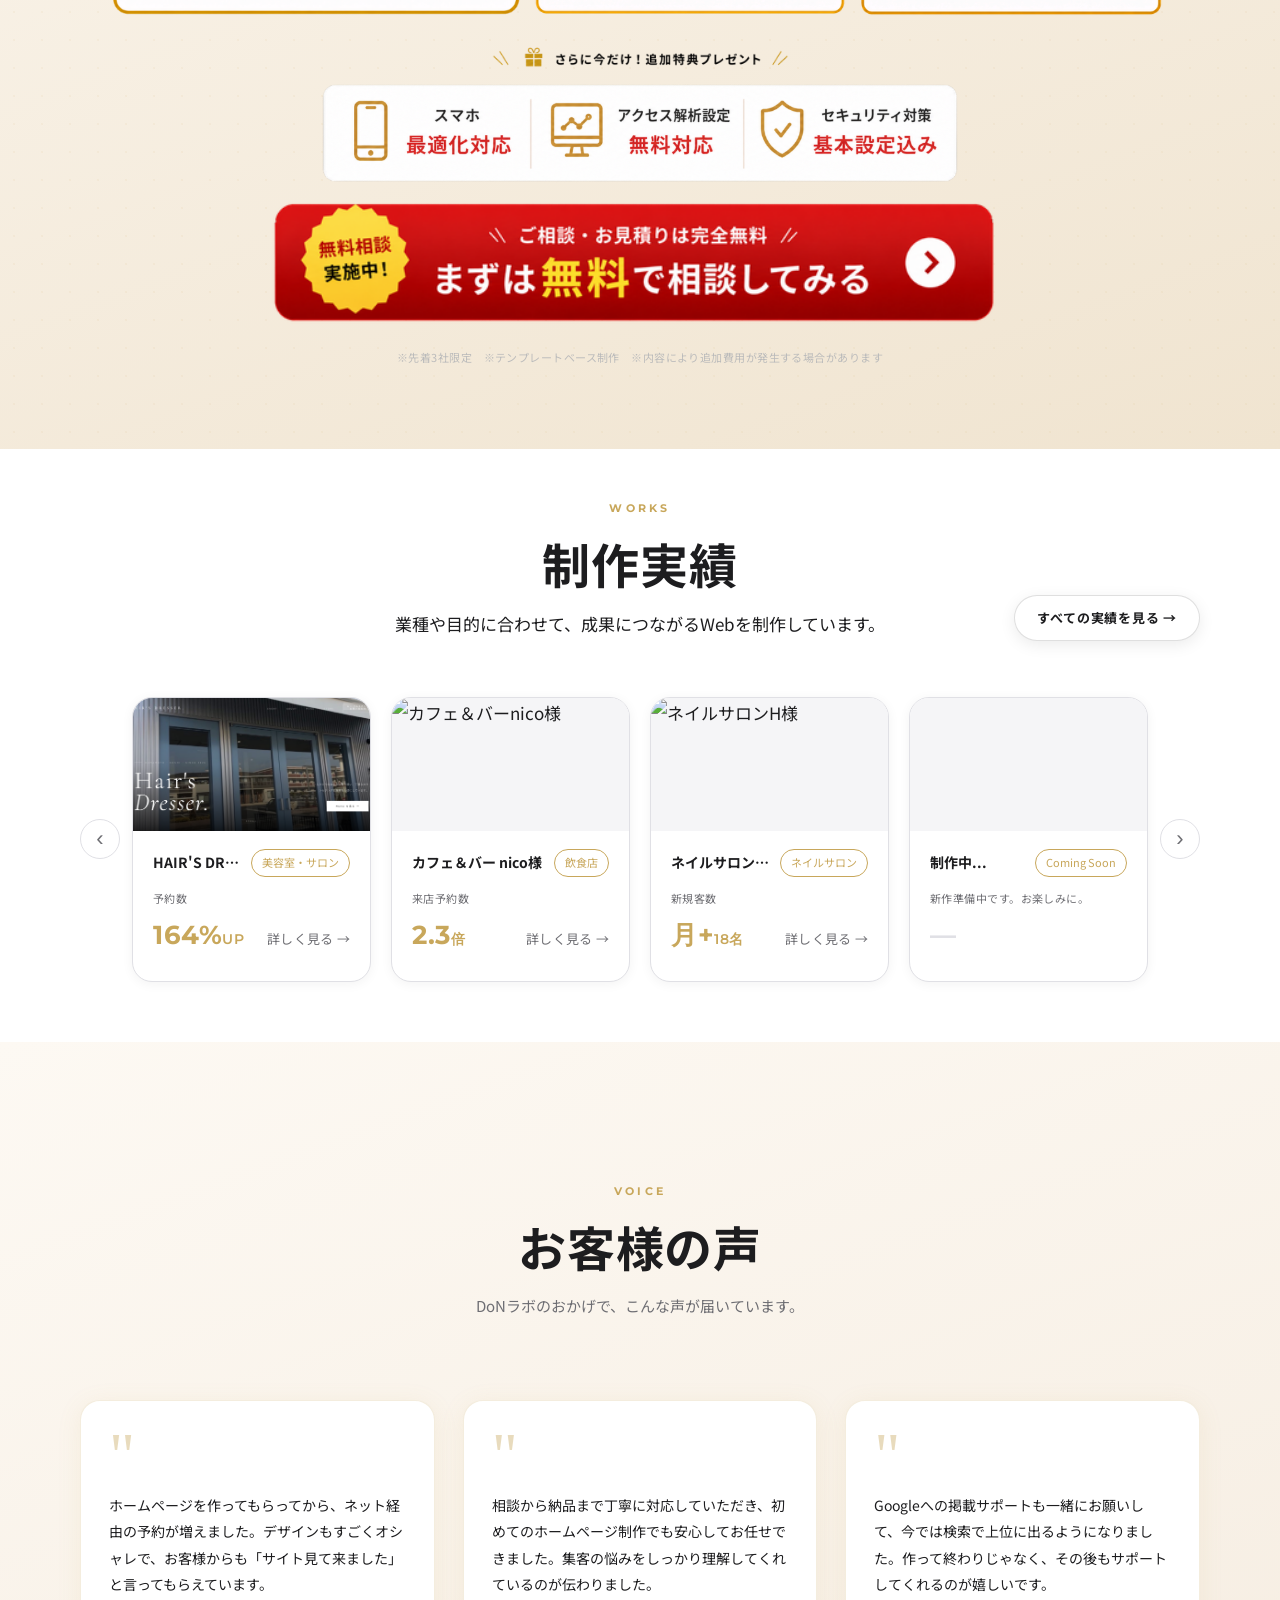
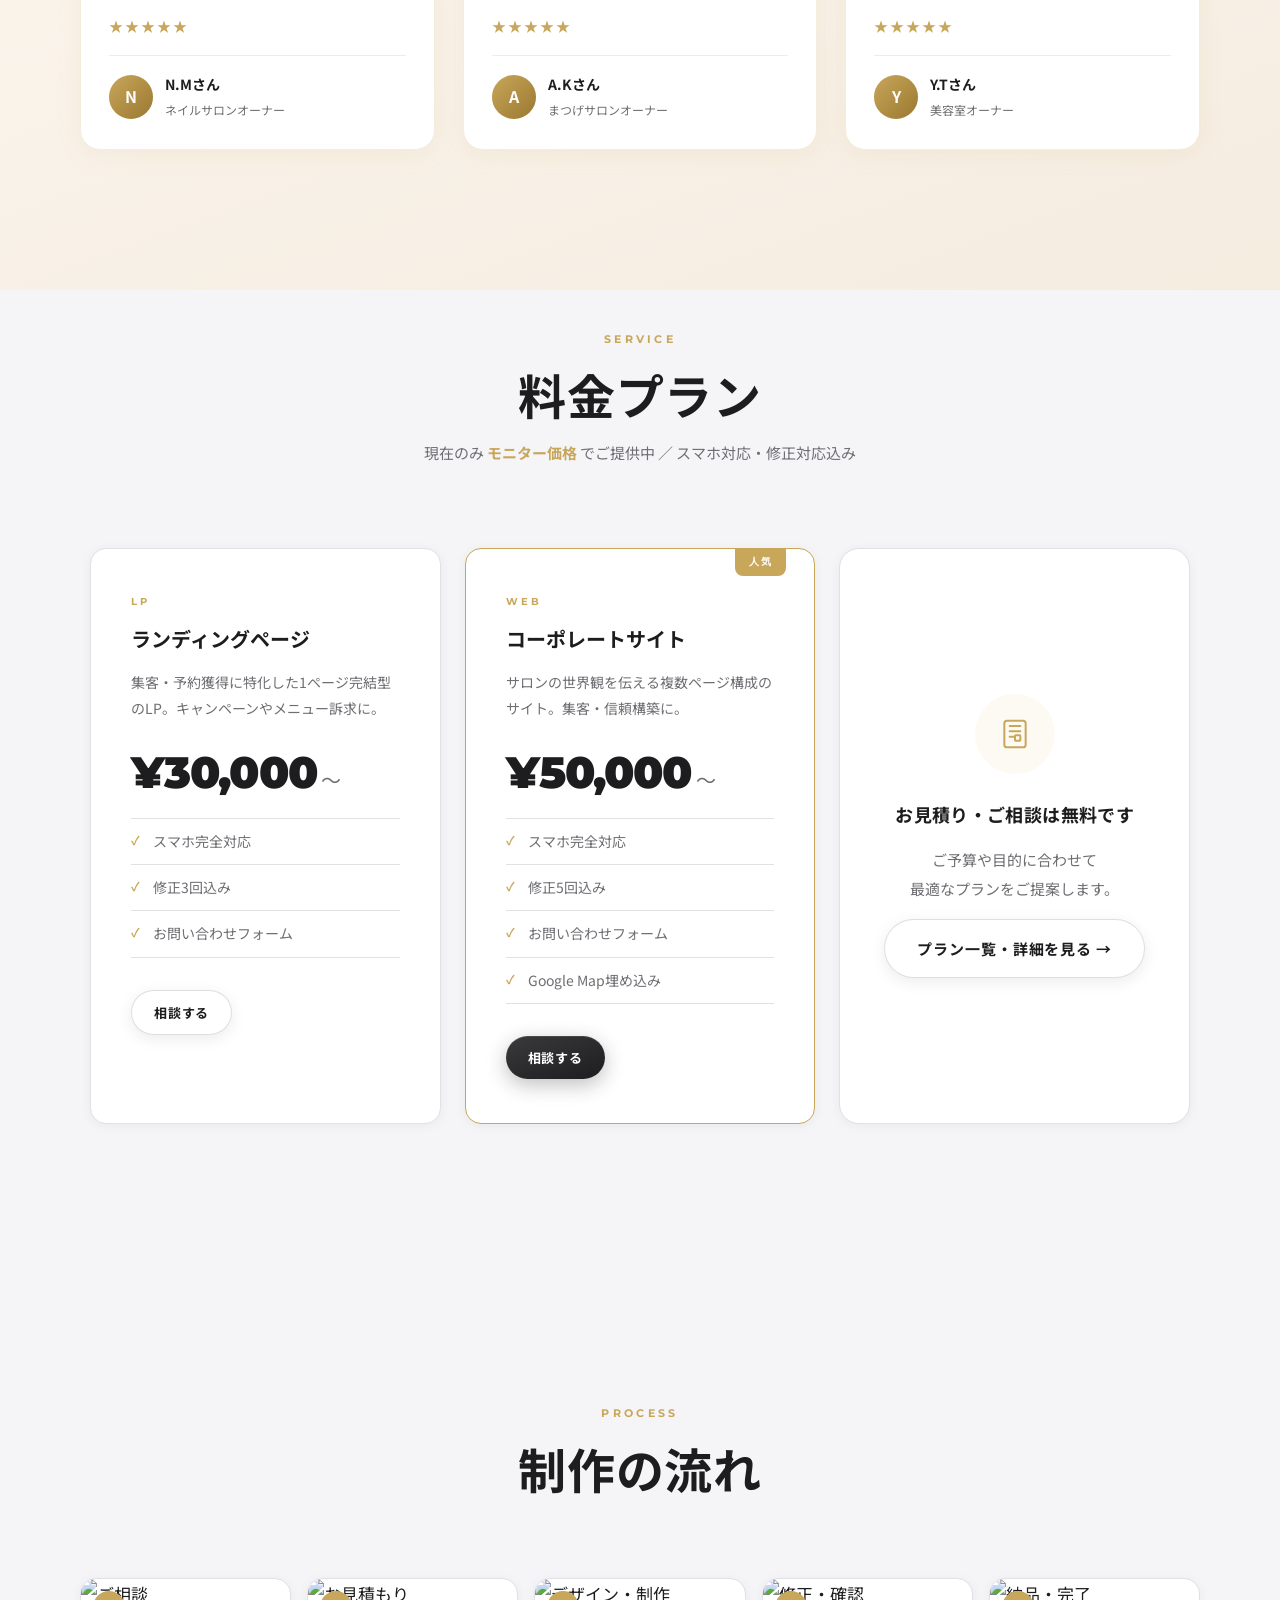
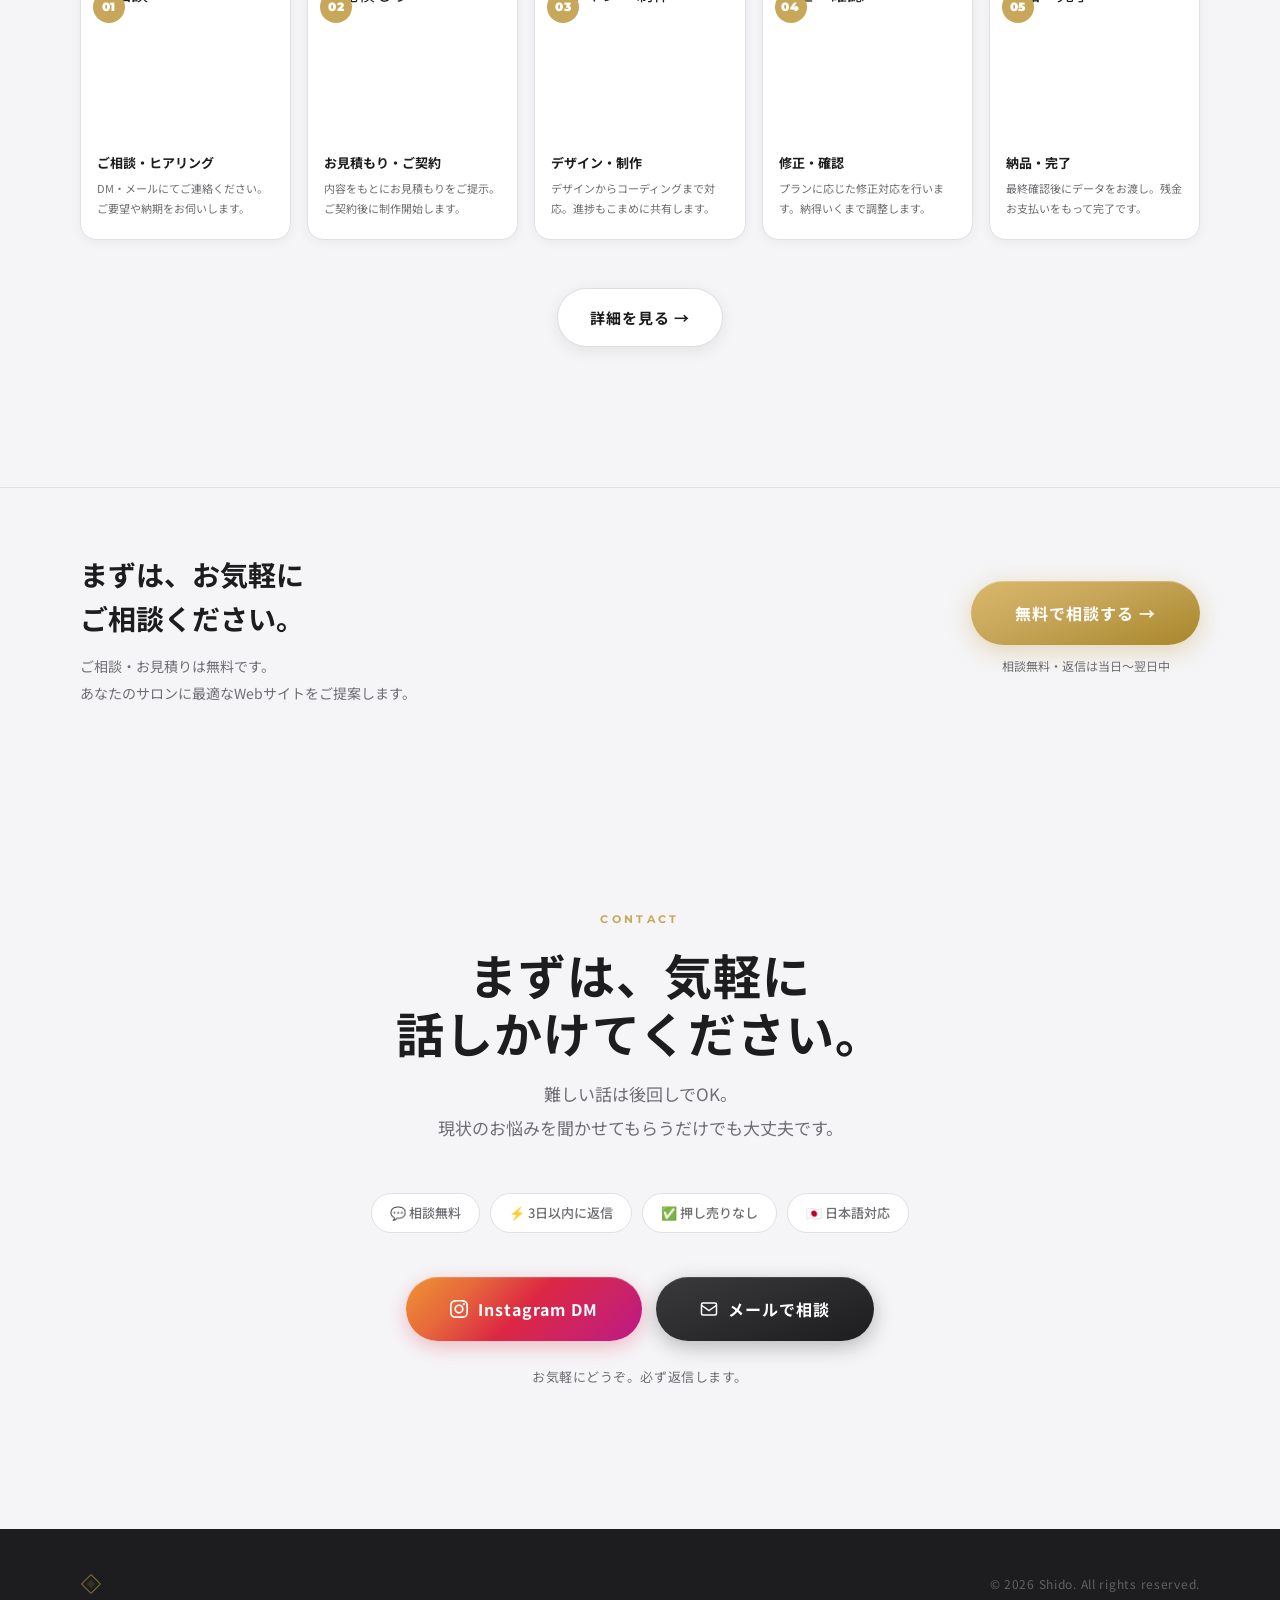
==== commit 1f963c32: "UI updates: service section layout, animations, padding adjustments - Add estimate card to service g" ====
--- a/index.html
+++ b/index.html
@@ -169,9 +169,9 @@
       <img src="images/campaign/campaign-title.png" alt="DoNラボだけの期間限定キャンペーン">
       <!-- PC: 3枚横並び -->
       <div class="cv2-pc-row">
-        <img src="images/campaign/campaign-pc-01.png" alt="ホームページ制作キャンペーン">
-        <img src="images/campaign/campaign-pc-02.png" alt="Google集客サポートキャンペーン">
-        <img src="images/campaign/campaign-pc-03.png" alt="アフターサポートキャンペーン">
+        <img src="images/campaign/campaign-pc-01.png" alt="ホームページ制作キャンペーン" class="reveal-up" style="--di:0s">
+        <img src="images/campaign/campaign-pc-02.png" alt="Google集客サポートキャンペーン" class="reveal-up" style="--di:0.15s">
+        <img src="images/campaign/campaign-pc-03.png" alt="アフターサポートキャンペーン" class="reveal-up" style="--di:0.3s">
       </div>
       <!-- モバイル: 既存の縦並び -->
       <div class="cv2-mobile-cards">
@@ -222,7 +222,7 @@
           </div>
         </article>
 
-        <article class="work-card reveal-up" style="--di:0.1s">
+        <article class="work-card reveal-up" style="--di:0s">
           <div class="card-img">
             <img src="images/works/work2.jpg" alt="カフェ＆バーnico様" onerror="this.style.background='var(--bg-2)'">
           </div>
@@ -239,7 +239,7 @@
           </div>
         </article>
 
-        <article class="work-card reveal-up" style="--di:0.2s">
+        <article class="work-card reveal-up" style="--di:0s">
           <div class="card-img">
             <img src="images/works/work3.jpg" alt="ネイルサロンH様" onerror="this.style.background='var(--bg-2)'">
           </div>
@@ -256,7 +256,7 @@
           </div>
         </article>
 
-        <article class="work-card work-card--soon reveal-up" style="--di:0.3s">
+        <article class="work-card work-card--soon reveal-up" style="--di:0s">
           <div class="card-img card-img--soon"></div>
           <div class="card-body">
             <div class="card-meta-row">
@@ -336,9 +336,6 @@
         <div class="section-eyebrow reveal-up">Service</div>
         <h2 class="section-heading split-title reveal-up">料金プラン</h2>
         <p class="section-note reveal-up">現在のみ <span class="gold">モニター価格</span> でご提供中 ／ スマホ対応・修正対応込み</p>
-        <div class="reveal-up" style="margin-top:32px">
-          <a href="plan.html" class="btn btn-ghost magnetic">プラン一覧・詳細を見る →</a>
-        </div>
       </div>
       <div class="service-grid">
         <div class="service-card reveal-up" style="--di:0s">
@@ -358,7 +355,7 @@
           <a href="contact.html" class="btn btn-ghost btn-sm magnetic">相談する</a>
         </div>
 
-        <div class="service-card service-card--featured reveal-up" style="--di:0.15s">
+        <div class="service-card service-card--featured reveal-up" style="--di:0s">
           <div class="featured-label">人気</div>
           <div class="service-top">
             <span class="service-type">Web</span>
@@ -376,6 +373,20 @@
           </ul>
           <a href="contact.html" class="btn btn-primary btn-sm magnetic">相談する</a>
         </div>
+
+        <!-- 見積りカード -->
+        <div class="estimate-card reveal-up" style="--di:0s">
+          <div class="estimate-icon">
+            <svg width="32" height="32" viewBox="0 0 24 24" fill="none" stroke="var(--gold)" stroke-width="1.5" stroke-linecap="round" stroke-linejoin="round">
+              <rect x="4" y="2" width="16" height="20" rx="2"/><line x1="8" y1="6" x2="16" y2="6"/><line x1="8" y1="10" x2="16" y2="10"/><line x1="8" y1="14" x2="12" y2="14"/>
+              <rect x="12" y="13" width="4" height="4" rx="0.5"/>
+            </svg>
+          </div>
+          <h3 class="estimate-title">お見積り・ご相談は無料です</h3>
+          <p class="estimate-desc">ご予算や目的に合わせて<br>最適なプランをご提案します。</p>
+          <a href="plan.html" class="btn btn-ghost magnetic">プラン一覧・詳細を見る →</a>
+        </div>
+
       </div>
     </div>
   </section>
--- a/css/index.css
+++ b/css/index.css
@@ -32,6 +32,7 @@
   align-items: center;
   justify-content: center;
   gap: 12px;
+  margin-top: 15px;
   margin-bottom: 36px;
 }
 .label-bar {
@@ -649,7 +650,7 @@
 }
 
 /* ===== WORKS ===== */
-.works { background: var(--bg); padding: 65px 0 80px; }
+.works { background: var(--bg); padding: 50px 0 60px; }
 
 .works-header {
   position: relative;
@@ -800,13 +801,48 @@
 .card-detail-link:hover { color: var(--text); }
 
 /* ===== SERVICE ===== */
-.service { background: var(--bg-2); }
+.service { background: var(--bg-2); padding-top: 40px; }
+
+.estimate-card {
+  background: #fff;
+  border: 1px solid var(--border);
+  border-radius: 20px;
+  box-shadow: var(--shadow-sm);
+  padding: 48px 32px;
+  text-align: center;
+  display: flex;
+  flex-direction: column;
+  align-items: center;
+  gap: 16px;
+  justify-content: center;
+}
+.estimate-icon {
+  width: 80px;
+  height: 80px;
+  border-radius: 50%;
+  background: #fdf9f3;
+  display: flex;
+  align-items: center;
+  justify-content: center;
+  margin-bottom: 8px;
+}
+.estimate-title {
+  font-size: 18px;
+  font-weight: 700;
+  color: var(--text);
+  letter-spacing: 0.02em;
+}
+.estimate-desc {
+  font-size: 15px;
+  color: var(--muted);
+  line-height: 1.9;
+}
 
 .service-grid {
   display: grid;
-  grid-template-columns: repeat(2, 1fr);
+  grid-template-columns: repeat(3, 1fr);
   gap: 24px;
-  max-width: 860px;
+  max-width: 1100px;
   margin: 0 auto;
 }
 
